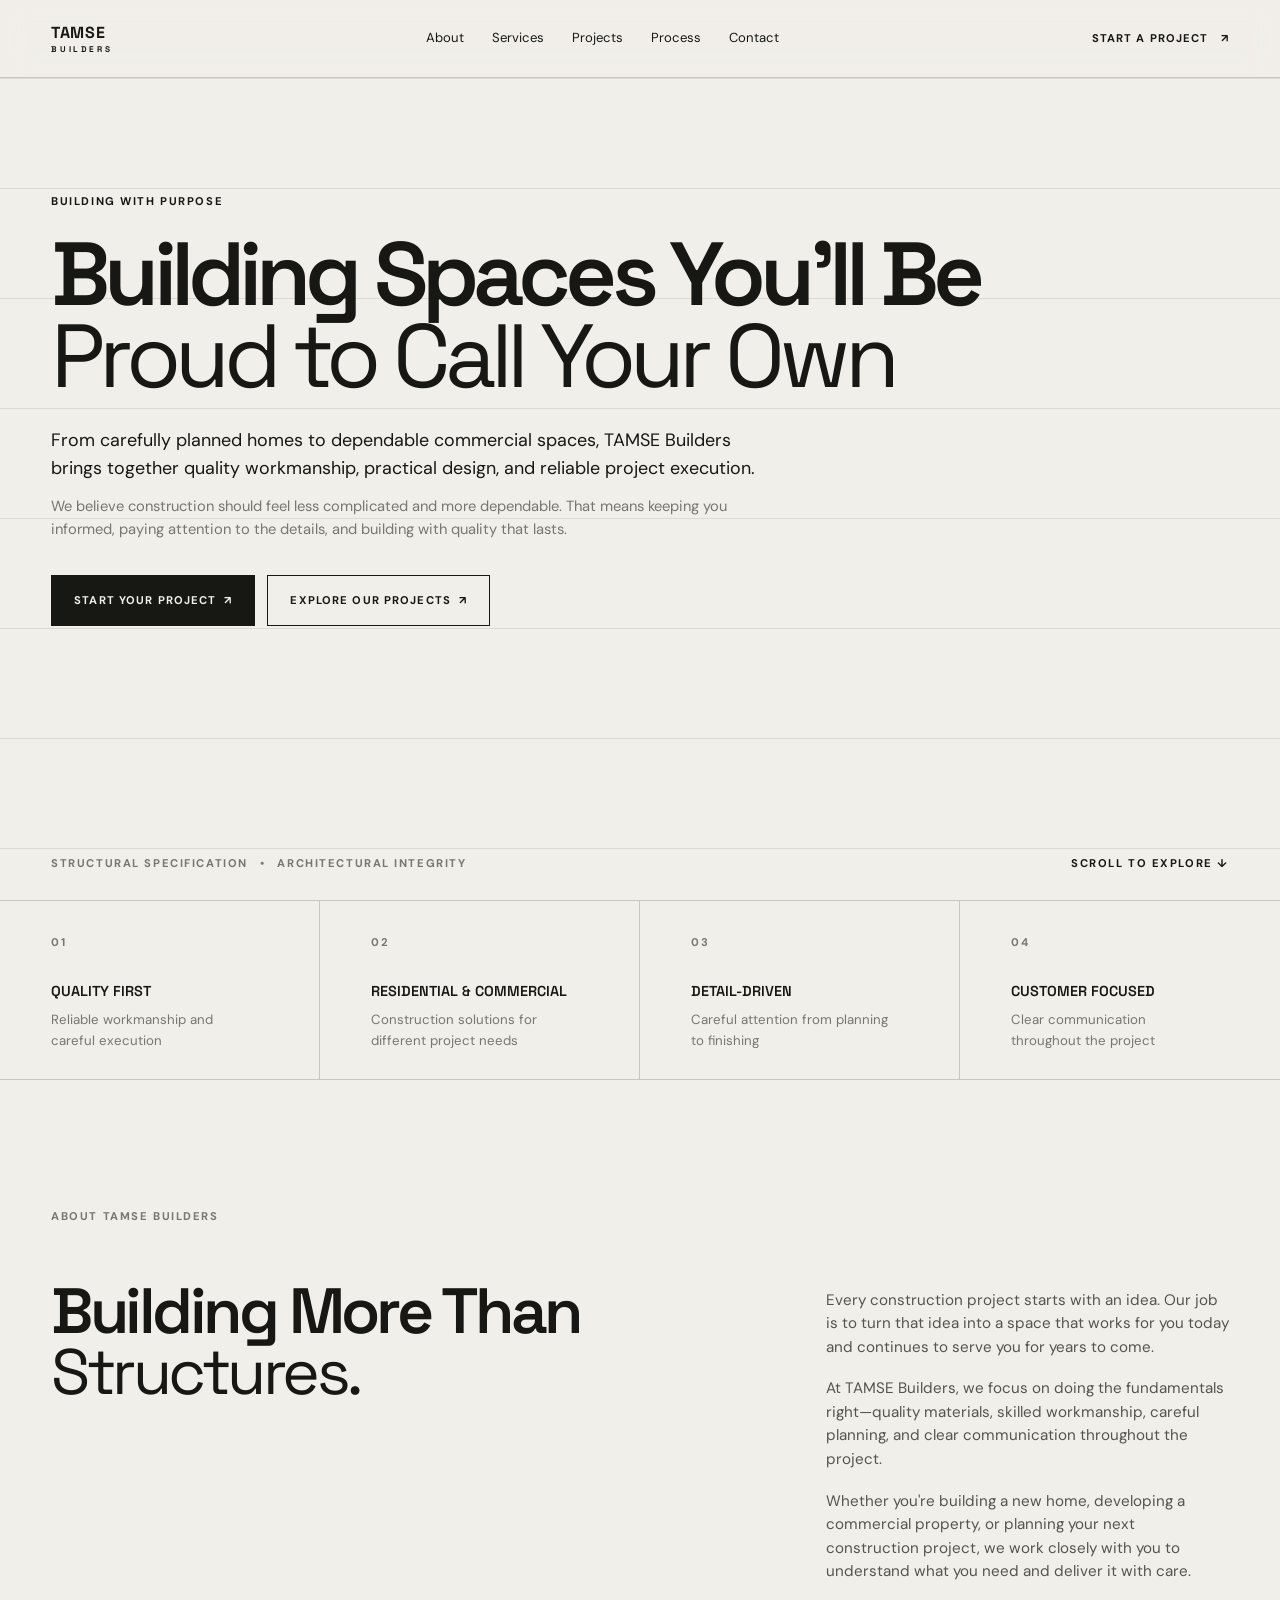
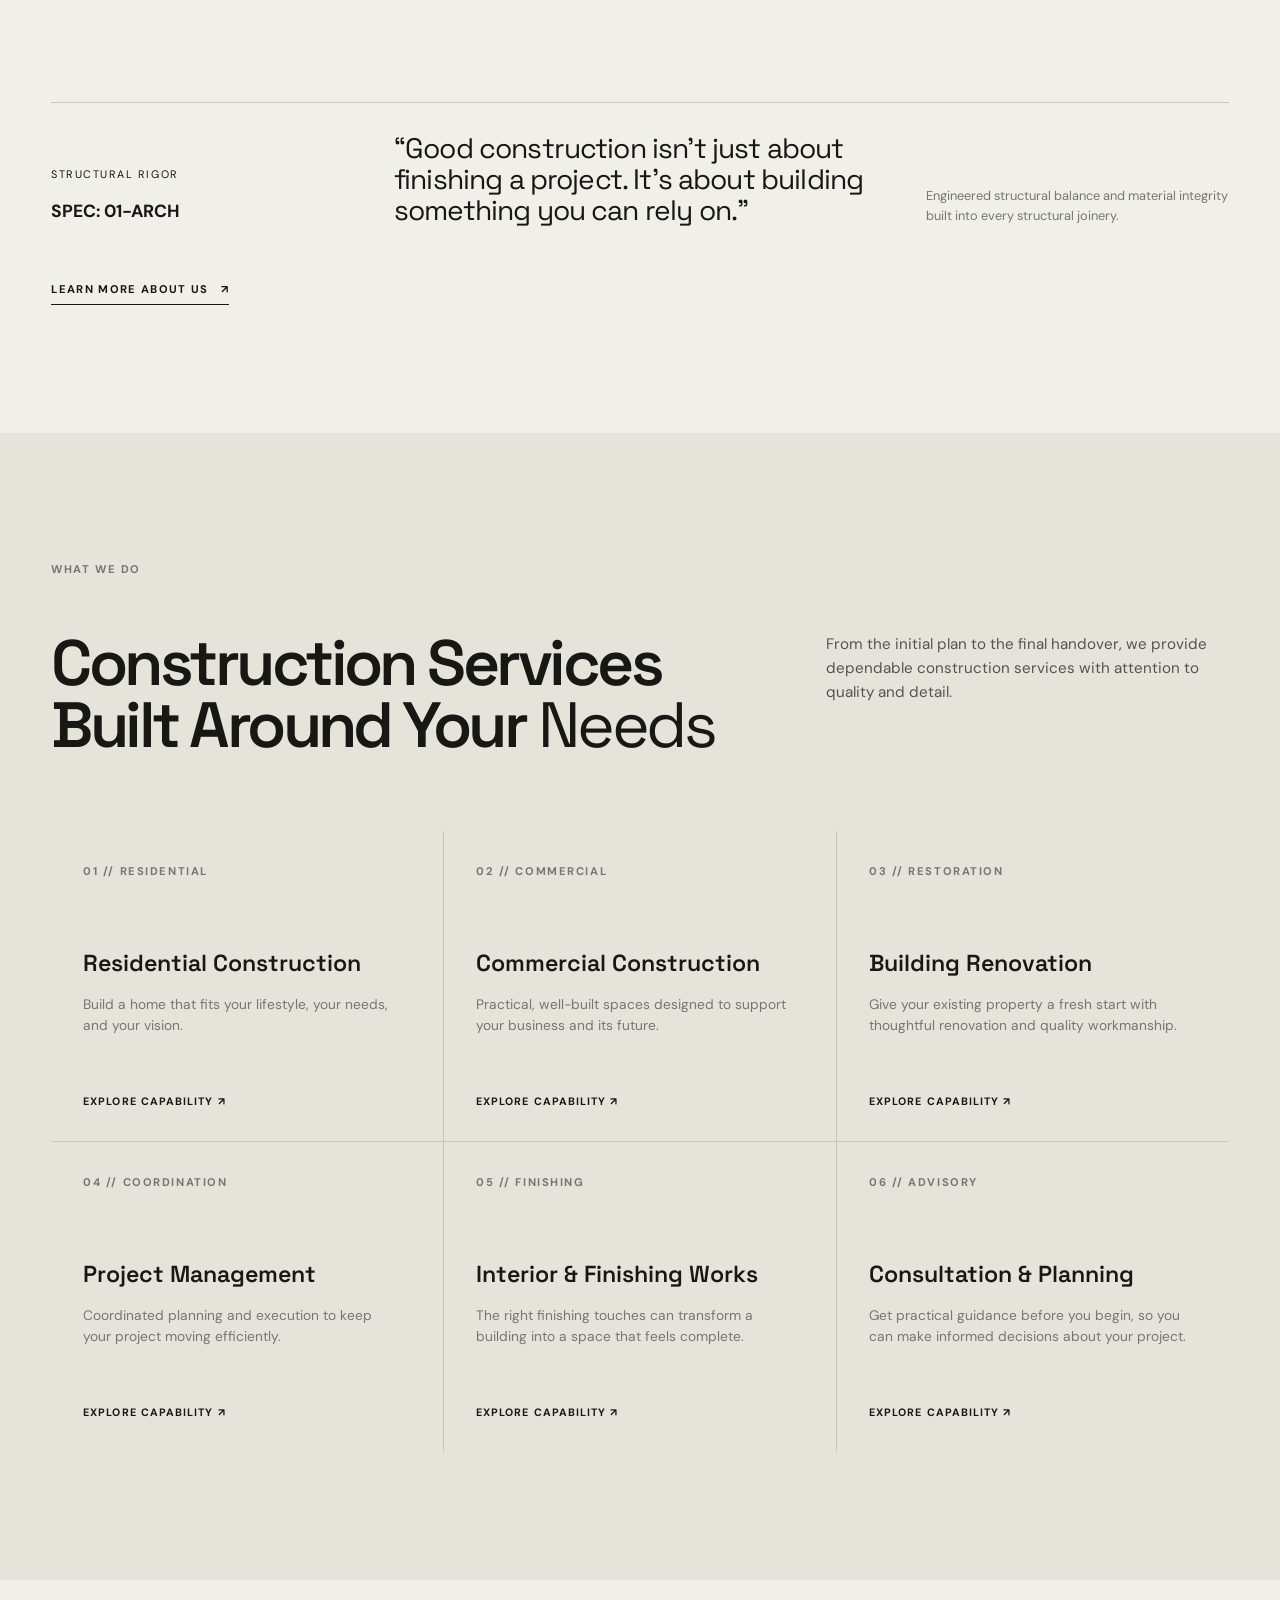
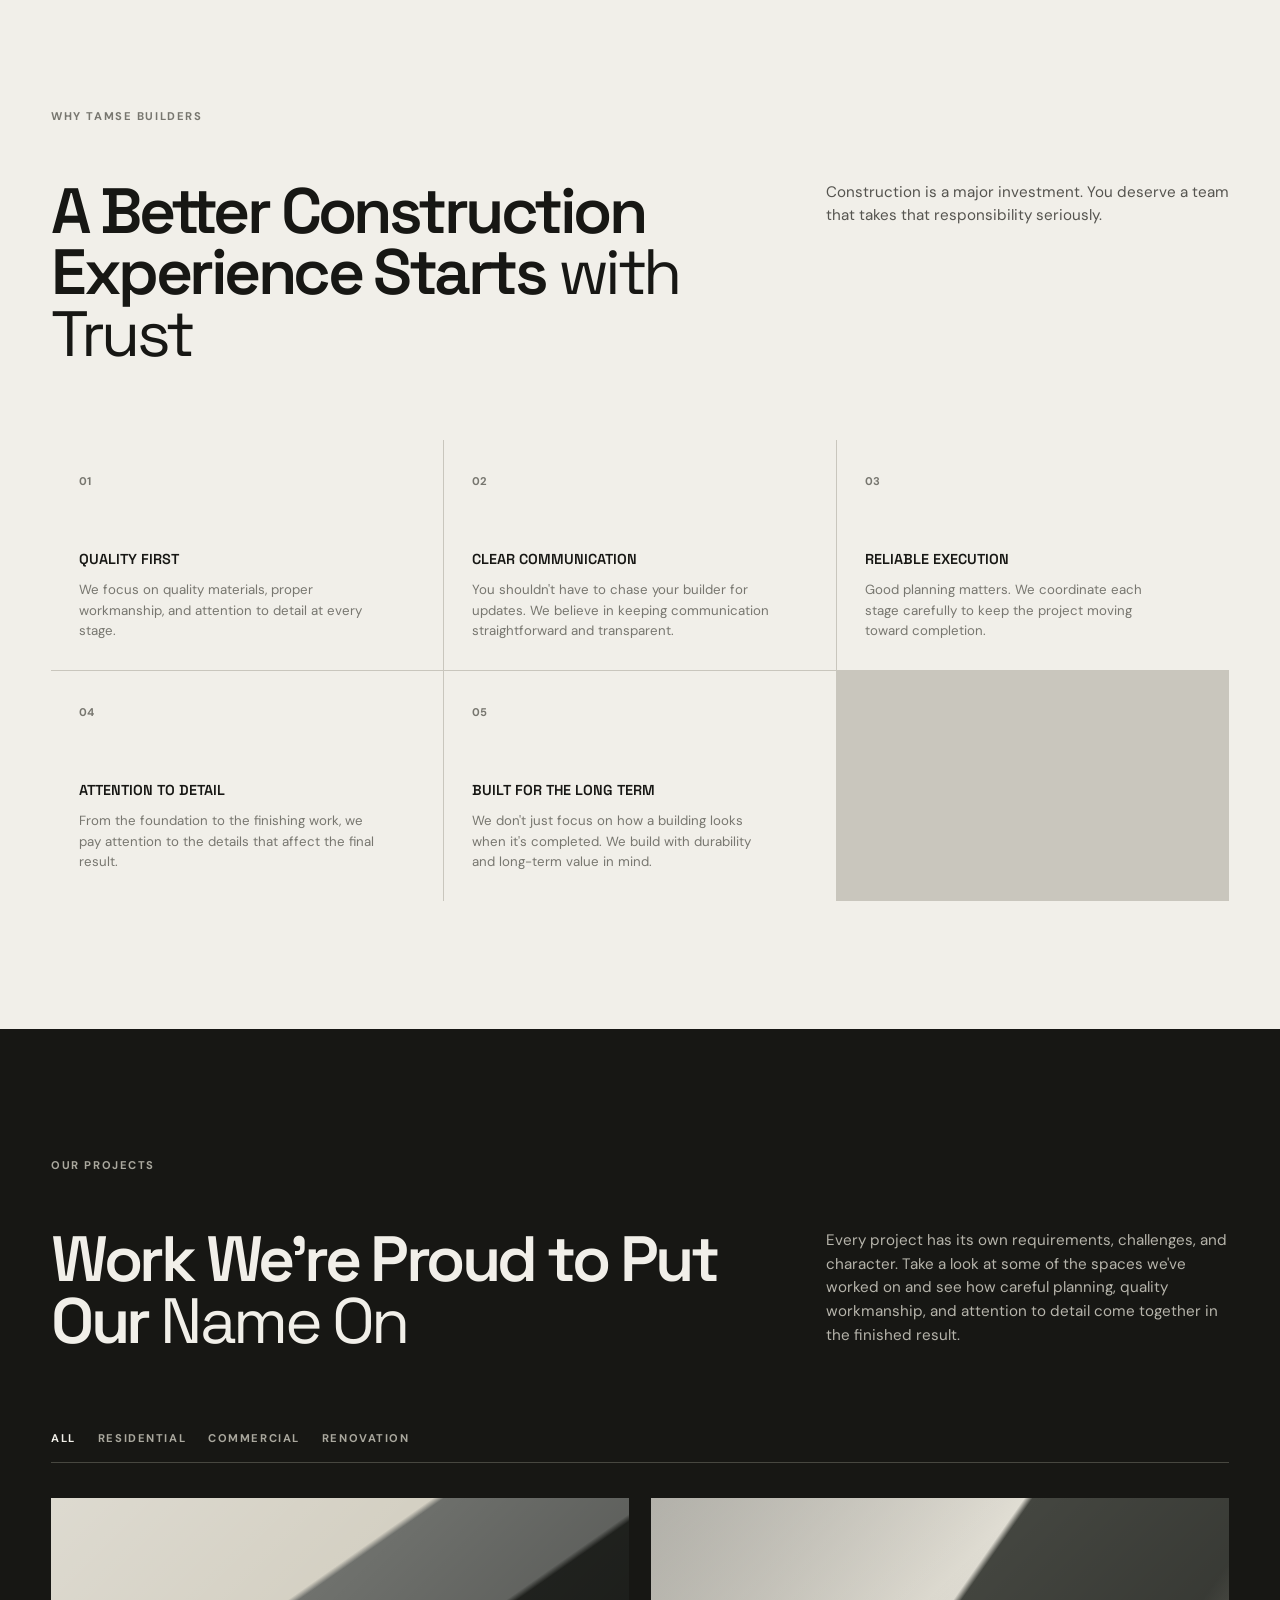
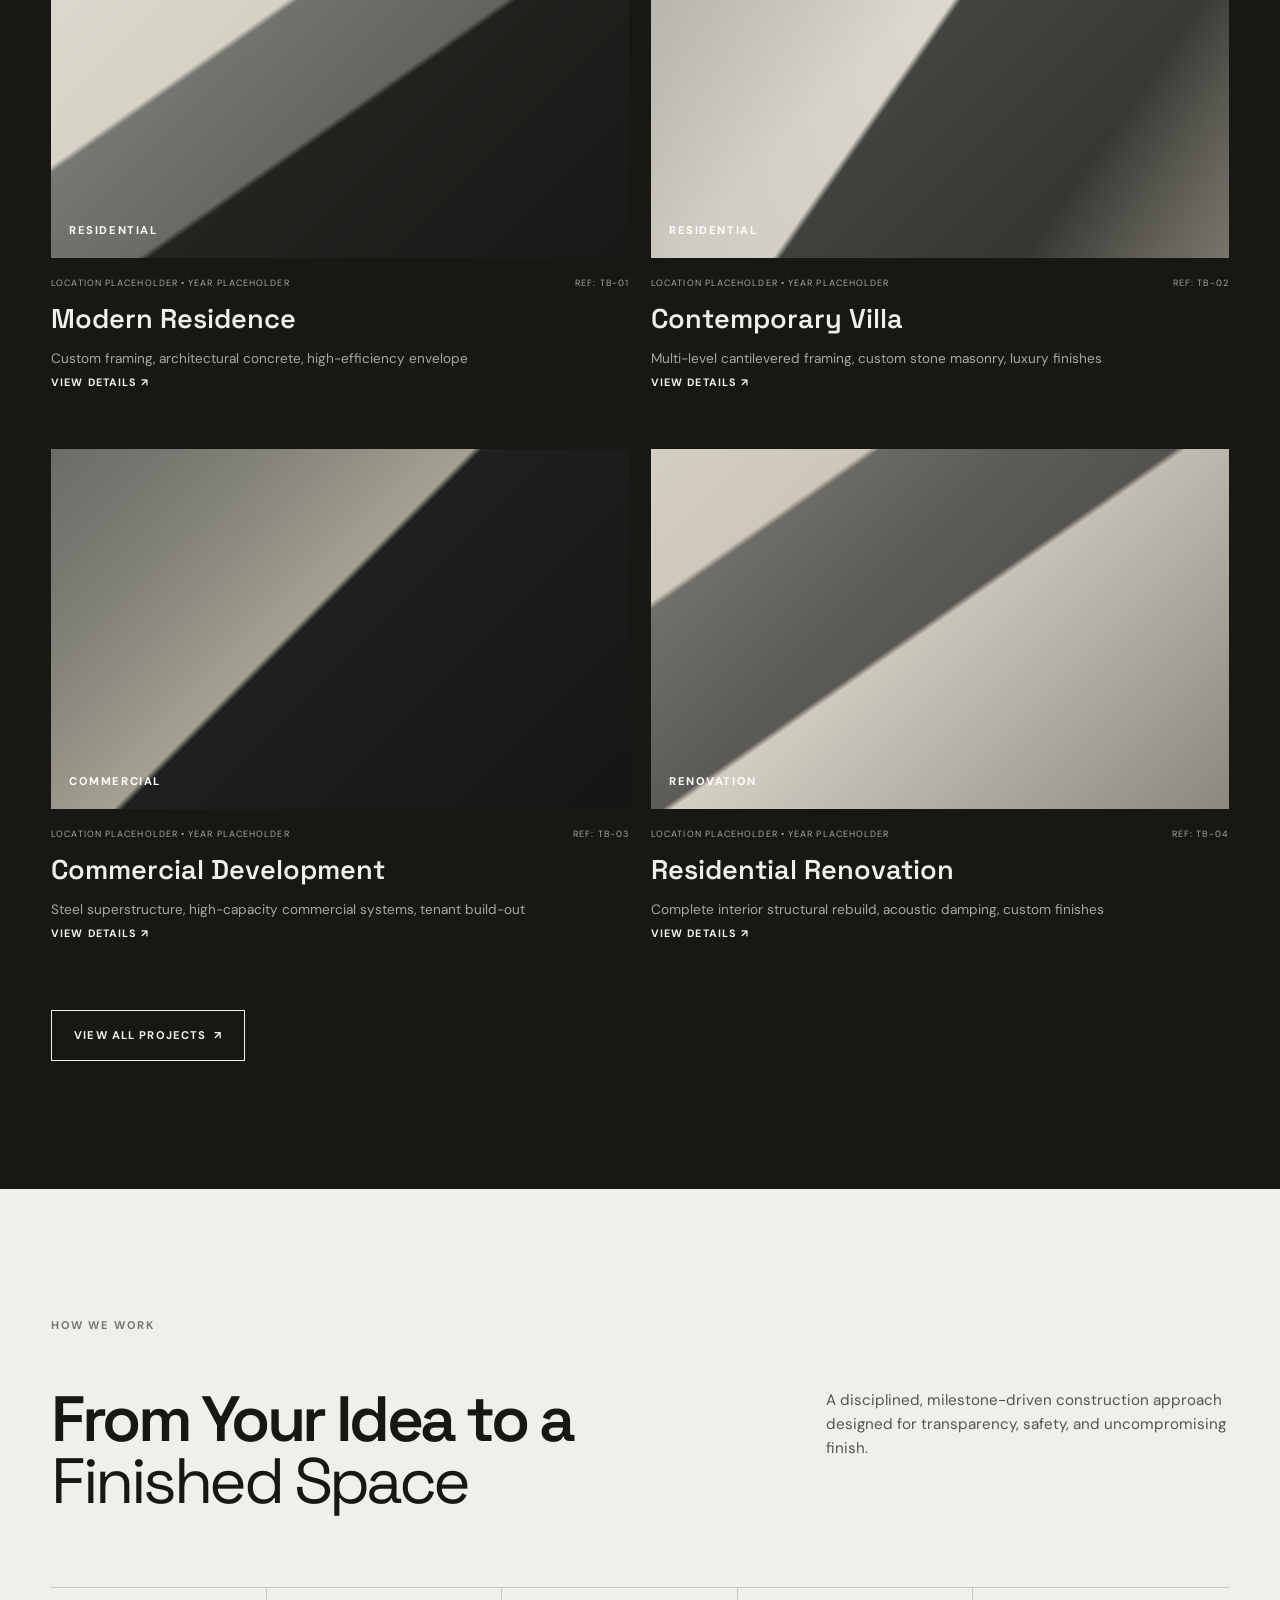
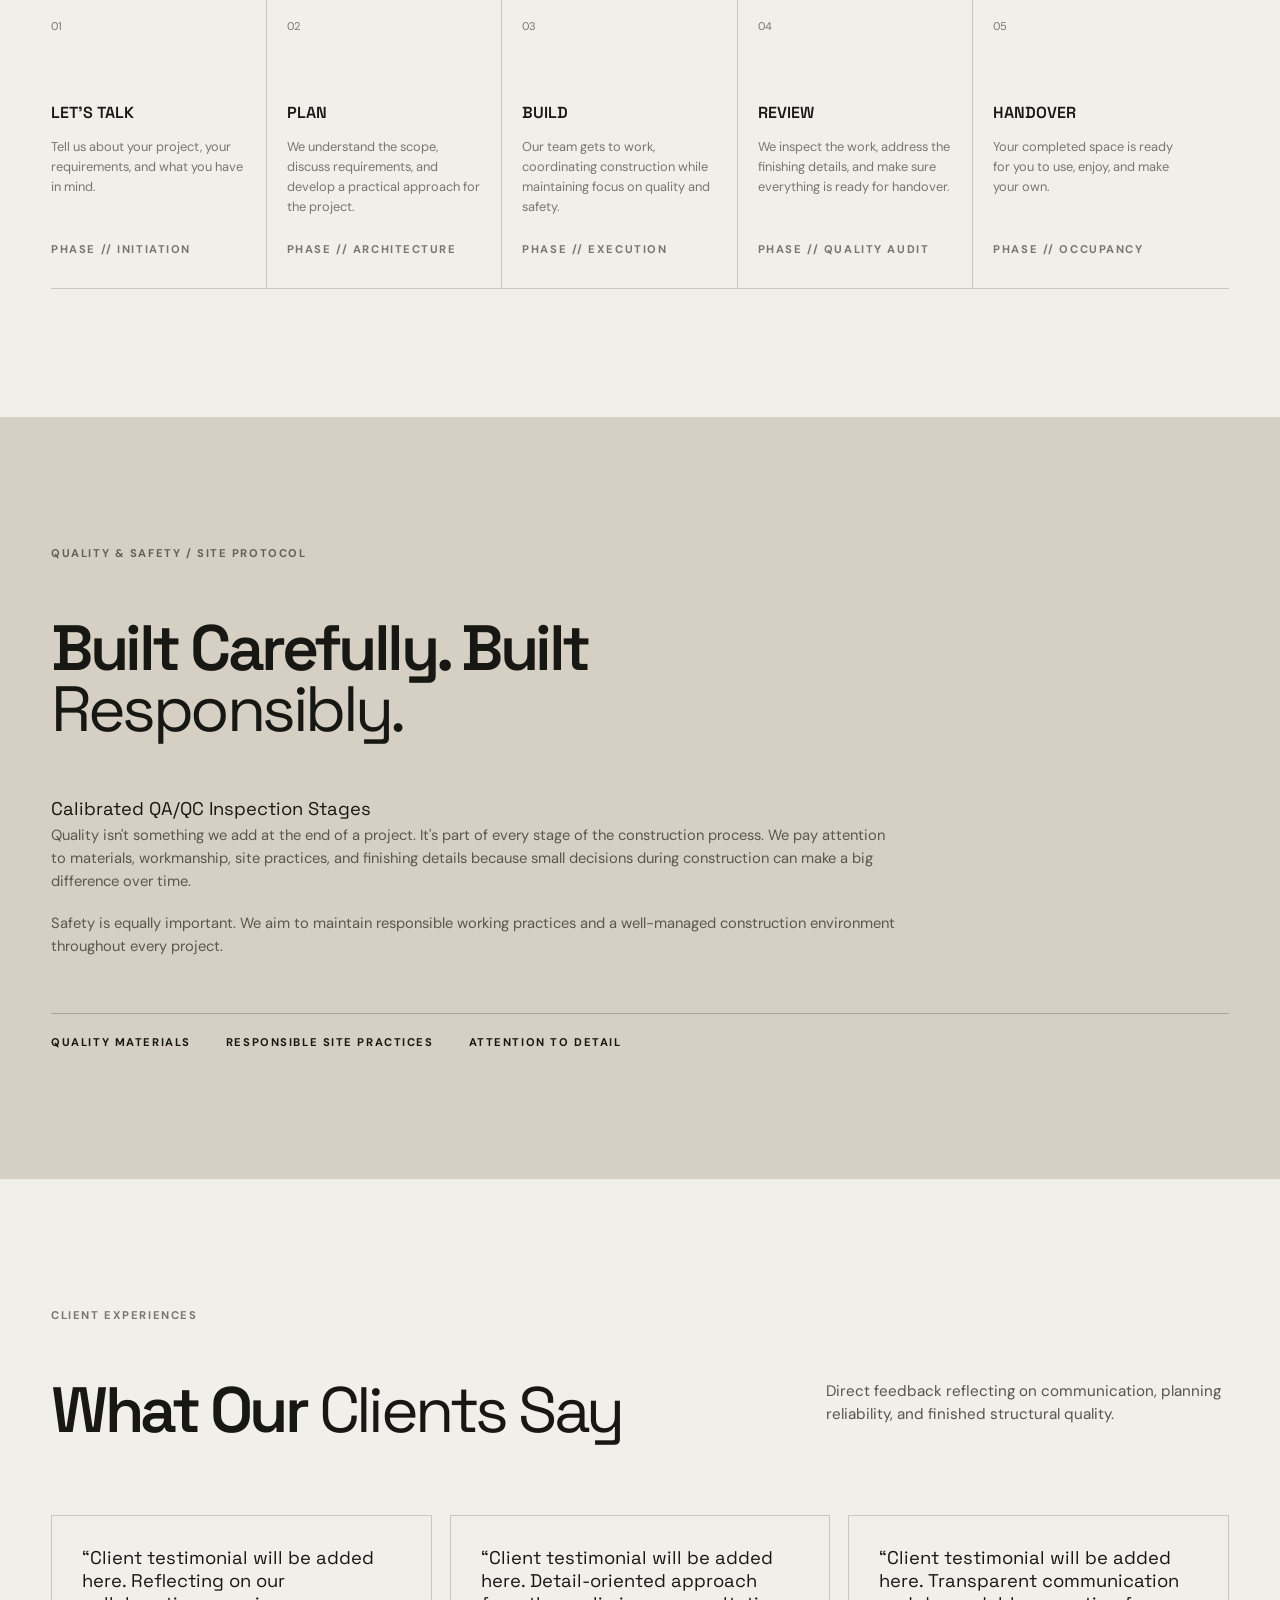
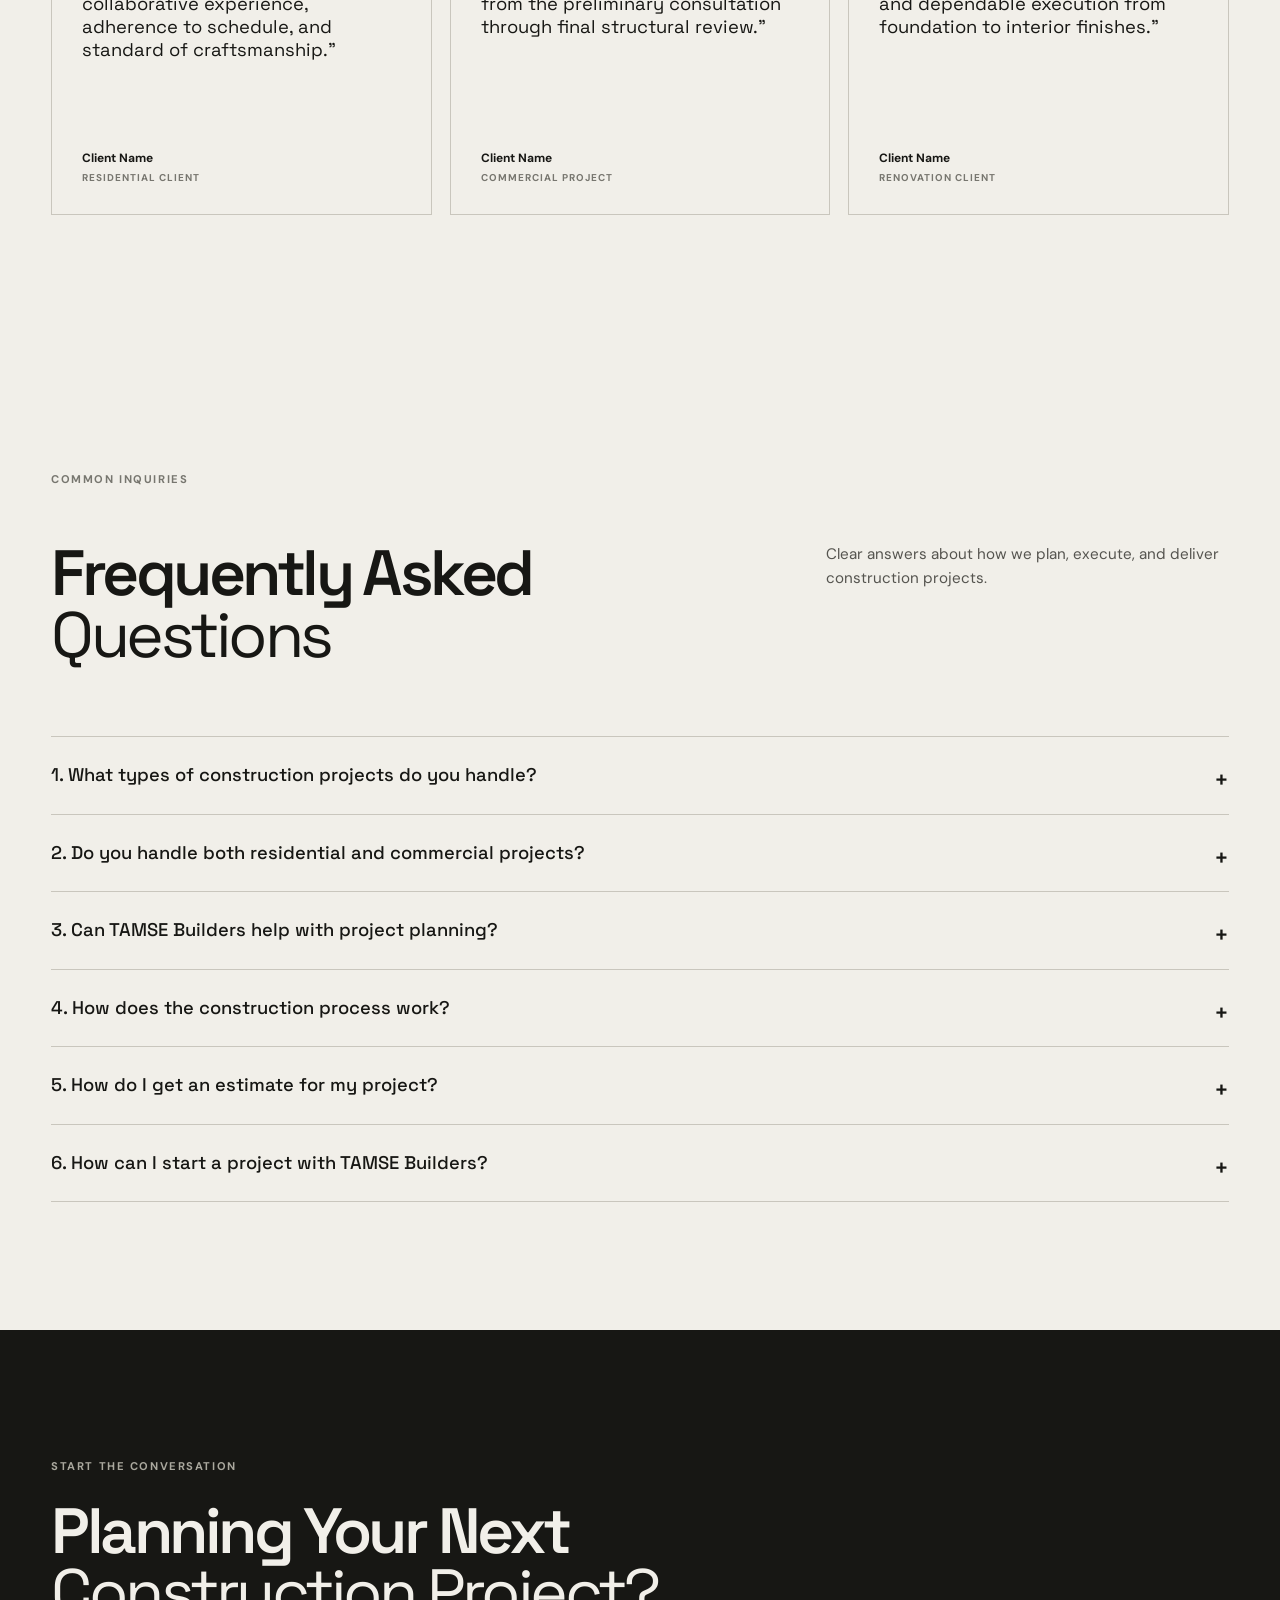
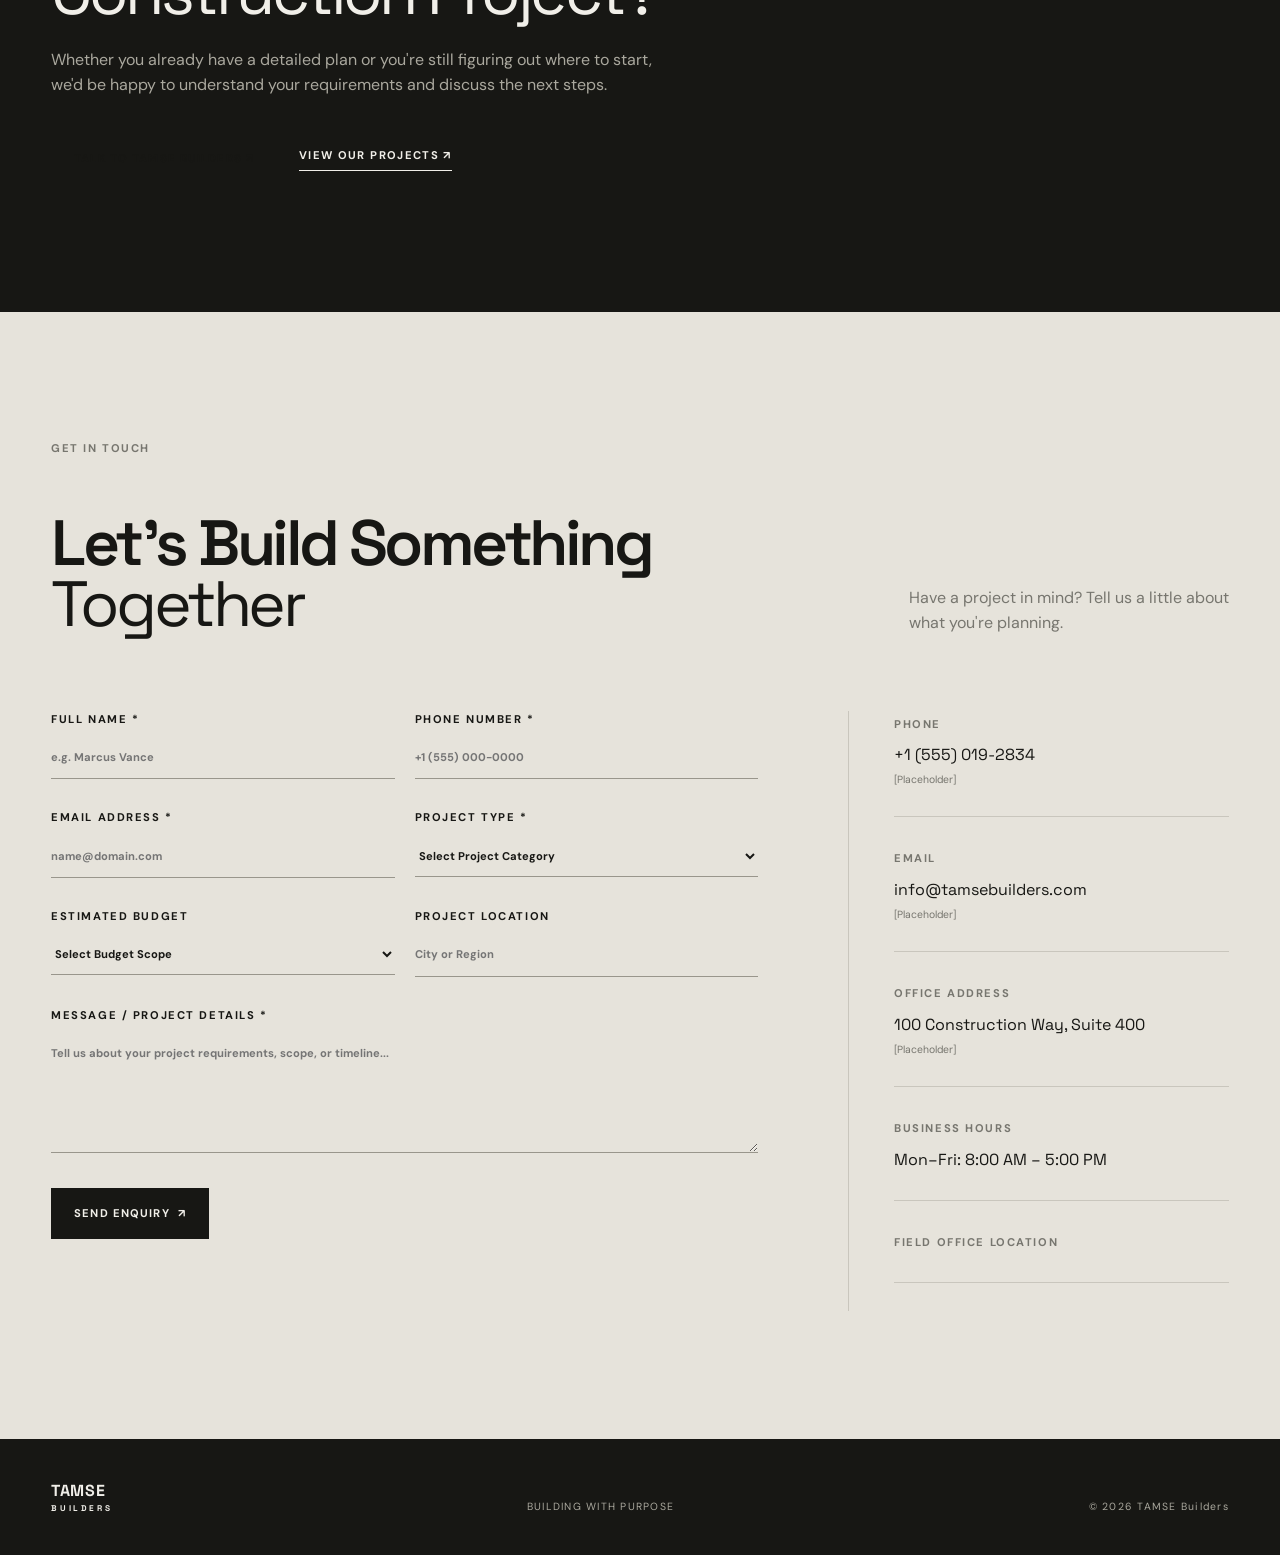
==== index.html @ 45574d7c "Add files via upload" ====
<!DOCTYPE html>
<html lang="en">
<head>
  <meta charset="UTF-8">
  <meta name="viewport" content="width=device-width, initial-scale=1.0">

  <meta
    name="description"
    content="TAMSE Builders - Building spaces with quality workmanship, practical design, and reliable project execution."
  >

  <title>TAMSE Builders | Building With Purpose</title>

  <link rel="preconnect" href="https://fonts.googleapis.com">
  <link rel="preconnect" href="https://fonts.gstatic.com" crossorigin>

  <link
    href="https://fonts.googleapis.com/css2?family=DM+Sans:wght@400;500;600;700&family=Space+Grotesk:wght@400;500;600;700&display=swap"
    rel="stylesheet"
  >

  <link rel="stylesheet" href="style.css">
</head>

<body>

  <!-- ================= HEADER ================= -->
  <header class="site-header">

    <a href="#home" class="brand">
      TAMSE
      <span>BUILDERS</span>
    </a>

    <button
      class="menu-toggle"
      aria-label="Open navigation menu"
      aria-expanded="false"
    >
      <span></span>
      <span></span>
    </button>

    <nav class="nav">
      <a href="#about">About</a>
      <a href="#services">Services</a>
      <a href="#projects">Projects</a>
      <a href="#process">Process</a>
      <a href="#contact">Contact</a>
    </nav>

    <a href="#contact" class="header-cta">
      START A PROJECT <span>↗</span>
    </a>

  </header>


  <main>

    <!-- ================= HERO ================= -->
    <section class="hero" id="home">

      <div class="hero-grid"></div>

      <div class="hero-content">

        <p class="eyebrow">
          BUILDING WITH PURPOSE
        </p>

        <h1>
          Building Spaces You’ll Be
          <br>
          <em>Proud to Call Your Own</em>
        </h1>

        <p class="hero-copy">
          From carefully planned homes to dependable commercial spaces,
          TAMSE Builders brings together quality workmanship, practical
          design, and reliable project execution.
        </p>

        <p class="hero-support">
          We believe construction should feel less complicated and more
          dependable. That means keeping you informed, paying attention
          to the details, and building with quality that lasts.
        </p>

        <div class="hero-actions">

          <a href="#contact" class="btn btn-dark">
            START YOUR PROJECT <span>↗</span>
          </a>

          <a href="#projects" class="btn btn-light">
            EXPLORE OUR PROJECTS <span>↗</span>
          </a>

        </div>

      </div>

      <div class="hero-footer">

        <span>STRUCTURAL SPECIFICATION</span>
        <span>•</span>
        <span>ARCHITECTURAL INTEGRITY</span>

        <a href="#about">
          SCROLL TO EXPLORE ↓
        </a>

      </div>

    </section>


    <!-- ================= PRINCIPLES ================= -->
    <section class="principles">

      <div class="principle">
        <span>01</span>
        <h3>QUALITY FIRST</h3>
        <p>
          Reliable workmanship and careful execution
        </p>
      </div>

      <div class="principle">
        <span>02</span>
        <h3>RESIDENTIAL &amp; COMMERCIAL</h3>
        <p>
          Construction solutions for different project needs
        </p>
      </div>

      <div class="principle">
        <span>03</span>
        <h3>DETAIL-DRIVEN</h3>
        <p>
          Careful attention from planning to finishing
        </p>
      </div>

      <div class="principle">
        <span>04</span>
        <h3>CUSTOMER FOCUSED</h3>
        <p>
          Clear communication throughout the project
        </p>
      </div>

    </section>


    <!-- ================= ABOUT ================= -->
    <section class="section about" id="about">

      <div class="section-label">
        ABOUT TAMSE BUILDERS
      </div>

      <div class="section-heading-row">

        <h2>
          Building More Than
          <br>
          <em>Structures.</em>
        </h2>

        <div class="about-copy">

          <p>
            Every construction project starts with an idea. Our job is to
            turn that idea into a space that works for you today and
            continues to serve you for years to come.
          </p>

          <p>
            At TAMSE Builders, we focus on doing the fundamentals
            right—quality materials, skilled workmanship, careful planning,
            and clear communication throughout the project.
          </p>

          <p>
            Whether you're building a new home, developing a commercial
            property, or planning your next construction project, we work
            closely with you to understand what you need and deliver it
            with care.
          </p>

        </div>

      </div>

      <div class="about-bottom">

        <div class="spec-card">
          <span>STRUCTURAL RIGOR</span>
          <strong>SPEC: 01-ARCH</strong>
        </div>

        <blockquote>
          “Good construction isn't just about finishing a project.
          It's about building something you can rely on.”
        </blockquote>

        <p class="spec-text">
          Engineered structural balance and material integrity built into
          every structural joinery.
        </p>

      </div>

      <a href="#contact" class="text-link">
        LEARN MORE ABOUT US <span>↗</span>
      </a>

    </section>


    <!-- ================= SERVICES ================= -->
    <section class="section services" id="services">

      <div class="section-label">
        WHAT WE DO
      </div>

      <div class="heading-split">

        <h2>
          Construction Services Built Around Your
          <em>Needs</em>
        </h2>

        <p>
          From the initial plan to the final handover, we provide
          dependable construction services with attention to quality
          and detail.
        </p>

      </div>


      <div class="service-grid">

        <article class="service-card">

          <span>01 // RESIDENTIAL</span>

          <h3>
            Residential Construction
          </h3>

          <p>
            Build a home that fits your lifestyle, your needs,
            and your vision.
          </p>

          <a href="#contact">
            EXPLORE CAPABILITY ↗
          </a>

        </article>


        <article class="service-card">

          <span>02 // COMMERCIAL</span>

          <h3>
            Commercial Construction
          </h3>

          <p>
            Practical, well-built spaces designed to support your
            business and its future.
          </p>

          <a href="#contact">
            EXPLORE CAPABILITY ↗
          </a>

        </article>


        <article class="service-card">

          <span>03 // RESTORATION</span>

          <h3>
            Building Renovation
          </h3>

          <p>
            Give your existing property a fresh start with thoughtful
            renovation and quality workmanship.
          </p>

          <a href="#contact">
            EXPLORE CAPABILITY ↗
          </a>

        </article>


        <article class="service-card">

          <span>04 // COORDINATION</span>

          <h3>
            Project Management
          </h3>

          <p>
            Coordinated planning and execution to keep your project
            moving efficiently.
          </p>

          <a href="#contact">
            EXPLORE CAPABILITY ↗
          </a>

        </article>


        <article class="service-card">

          <span>05 // FINISHING</span>

          <h3>
            Interior &amp; Finishing Works
          </h3>

          <p>
            The right finishing touches can transform a building
            into a space that feels complete.
          </p>

          <a href="#contact">
            EXPLORE CAPABILITY ↗
          </a>

        </article>


        <article class="service-card">

          <span>06 // ADVISORY</span>

          <h3>
            Consultation &amp; Planning
          </h3>

          <p>
            Get practical guidance before you begin, so you can make
            informed decisions about your project.
          </p>

          <a href="#contact">
            EXPLORE CAPABILITY ↗
          </a>

        </article>

      </div>

    </section>


    <!-- ================= WHY TAMSE ================= -->
    <section class="section why">

      <div class="section-label">
        WHY TAMSE BUILDERS
      </div>

      <div class="heading-split">

        <h2>
          A Better Construction Experience Starts
          <em>with Trust</em>
        </h2>

        <p>
          Construction is a major investment. You deserve a team
          that takes that responsibility seriously.
        </p>

      </div>


      <div class="why-grid">

        <article>
          <span>01</span>

          <h3>
            QUALITY FIRST
          </h3>

          <p>
            We focus on quality materials, proper workmanship,
            and attention to detail at every stage.
          </p>
        </article>


        <article>
          <span>02</span>

          <h3>
            CLEAR COMMUNICATION
          </h3>

          <p>
            You shouldn't have to chase your builder for updates.
            We believe in keeping communication straightforward
            and transparent.
          </p>
        </article>


        <article>
          <span>03</span>

          <h3>
            RELIABLE EXECUTION
          </h3>

          <p>
            Good planning matters. We coordinate each stage carefully
            to keep the project moving toward completion.
          </p>
        </article>


        <article>
          <span>04</span>

          <h3>
            ATTENTION TO DETAIL
          </h3>

          <p>
            From the foundation to the finishing work, we pay attention
            to the details that affect the final result.
          </p>
        </article>


        <article>
          <span>05</span>

          <h3>
            BUILT FOR THE LONG TERM
          </h3>

          <p>
            We don't just focus on how a building looks when it's
            completed. We build with durability and long-term value
            in mind.
          </p>
        </article>

      </div>

    </section>


    <!-- ================= PROJECTS ================= -->
    <section class="section projects" id="projects">

      <div class="section-label">
        OUR PROJECTS
      </div>

      <div class="heading-split">

        <h2>
          Work We're Proud to Put Our
          <em>Name On</em>
        </h2>

        <p>
          Every project has its own requirements, challenges, and
          character. Take a look at some of the spaces we've worked
          on and see how careful planning, quality workmanship, and
          attention to detail come together in the finished result.
        </p>

      </div>


      <div class="filters">

        <button class="filter active" data-filter="all">
          ALL
        </button>

        <button class="filter" data-filter="residential">
          RESIDENTIAL
        </button>

        <button class="filter" data-filter="commercial">
          COMMERCIAL
        </button>

        <button class="filter" data-filter="renovation">
          RENOVATION
        </button>

      </div>


      <div class="project-grid">

        <article class="project-card" data-category="residential">

          <div class="project-visual visual-1">
            <span>RESIDENTIAL</span>
          </div>

          <div class="project-meta">
            <small>
              LOCATION PLACEHOLDER • YEAR PLACEHOLDER
            </small>

            <small>
              REF: TB-01
            </small>
          </div>

          <h3>
            Modern Residence
          </h3>

          <p>
            Custom framing, architectural concrete,
            high-efficiency envelope
          </p>

          <a href="#contact">
            VIEW DETAILS ↗
          </a>

        </article>


        <article class="project-card" data-category="residential">

          <div class="project-visual visual-2">
            <span>RESIDENTIAL</span>
          </div>

          <div class="project-meta">
            <small>
              LOCATION PLACEHOLDER • YEAR PLACEHOLDER
            </small>

            <small>
              REF: TB-02
            </small>
          </div>

          <h3>
            Contemporary Villa
          </h3>

          <p>
            Multi-level cantilevered framing, custom stone
            masonry, luxury finishes
          </p>

          <a href="#contact">
            VIEW DETAILS ↗
          </a>

        </article>


        <article class="project-card" data-category="commercial">

          <div class="project-visual visual-3">
            <span>COMMERCIAL</span>
          </div>

          <div class="project-meta">
            <small>
              LOCATION PLACEHOLDER • YEAR PLACEHOLDER
            </small>

            <small>
              REF: TB-03
            </small>
          </div>

          <h3>
            Commercial Development
          </h3>

          <p>
            Steel superstructure, high-capacity commercial systems,
            tenant build-out
          </p>

          <a href="#contact">
            VIEW DETAILS ↗
          </a>

        </article>


        <article class="project-card" data-category="renovation">

          <div class="project-visual visual-4">
            <span>RENOVATION</span>
          </div>

          <div class="project-meta">
            <small>
              LOCATION PLACEHOLDER • YEAR PLACEHOLDER
            </small>

            <small>
              REF: TB-04
            </small>
          </div>

          <h3>
            Residential Renovation
          </h3>

          <p>
            Complete interior structural rebuild, acoustic damping,
            custom finishes
          </p>

          <a href="#contact">
            VIEW DETAILS ↗
          </a>

        </article>

      </div>


      <a href="#projects" class="btn btn-dark centered-btn">
        VIEW ALL PROJECTS <span>↗</span>
      </a>

    </section>


    <!-- ================= HOW WE WORK ================= -->
    <section class="section process" id="process">

      <div class="section-label">
        HOW WE WORK
      </div>

      <div class="heading-split">

        <h2>
          From Your Idea to a
          <em>Finished Space</em>
        </h2>

        <p>
          A disciplined, milestone-driven construction approach designed
          for transparency, safety, and uncompromising finish.
        </p>

      </div>


      <div class="process-grid">

        <article>

          <span>01</span>

          <h3>
            LET'S TALK
          </h3>

          <p>
            Tell us about your project, your requirements,
            and what you have in mind.
          </p>

          <small>
            PHASE // INITIATION
          </small>

        </article>


        <article>

          <span>02</span>

          <h3>
            PLAN
          </h3>

          <p>
            We understand the scope, discuss requirements,
            and develop a practical approach for the project.
          </p>

          <small>
            PHASE // ARCHITECTURE
          </small>

        </article>


        <article>

          <span>03</span>

          <h3>
            BUILD
          </h3>

          <p>
            Our team gets to work, coordinating construction
            while maintaining focus on quality and safety.
          </p>

          <small>
            PHASE // EXECUTION
          </small>

        </article>


        <article>

          <span>04</span>

          <h3>
            REVIEW
          </h3>

          <p>
            We inspect the work, address the finishing details,
            and make sure everything is ready for handover.
          </p>

          <small>
            PHASE // QUALITY AUDIT
          </small>

        </article>


        <article>

          <span>05</span>

          <h3>
            HANDOVER
          </h3>

          <p>
            Your completed space is ready for you to use,
            enjoy, and make your own.
          </p>

          <small>
            PHASE // OCCUPANCY
          </small>

        </article>

      </div>

    </section>


    <!-- ================= QUALITY & SAFETY ================= -->
    <section class="quality">

      <div class="quality-inner">

        <div class="section-label">
          QUALITY &amp; SAFETY / SITE PROTOCOL
        </div>

        <h2>
          Built Carefully. Built
          <em>Responsibly.</em>
        </h2>

        <p class="quality-lead">
          Calibrated QA/QC Inspection Stages
        </p>

        <p>
          Quality isn't something we add at the end of a project.
          It's part of every stage of the construction process.
          We pay attention to materials, workmanship, site practices,
          and finishing details because small decisions during
          construction can make a big difference over time.
        </p>

        <p>
          Safety is equally important. We aim to maintain responsible
          working practices and a well-managed construction environment
          throughout every project.
        </p>


        <div class="quality-points">

          <span>
            QUALITY MATERIALS
          </span>

          <span>
            RESPONSIBLE SITE PRACTICES
          </span>

          <span>
            ATTENTION TO DETAIL
          </span>

        </div>

      </div>

    </section>


    <!-- ================= TESTIMONIALS ================= -->
    <section class="section testimonials">

      <div class="section-label">
        CLIENT EXPERIENCES
      </div>

      <div class="heading-split">

        <h2>
          What Our
          <em>Clients Say</em>
        </h2>

        <p>
          Direct feedback reflecting on communication,
          planning reliability, and finished structural quality.
        </p>

      </div>


      <div class="testimonial-grid">

        <blockquote>

          “Client testimonial will be added here.
          Reflecting on our collaborative experience,
          adherence to schedule, and standard of craftsmanship.”

          <footer>
            Client Name
            <span>RESIDENTIAL CLIENT</span>
          </footer>

        </blockquote>


        <blockquote>

          “Client testimonial will be added here.
          Detail-oriented approach from the preliminary
          consultation through final structural review.”

          <footer>
            Client Name
            <span>COMMERCIAL PROJECT</span>
          </footer>

        </blockquote>


        <blockquote>

          “Client testimonial will be added here.
          Transparent communication and dependable execution
          from foundation to interior finishes.”

          <footer>
            Client Name
            <span>RENOVATION CLIENT</span>
          </footer>

        </blockquote>

      </div>

    </section>


    <!-- ================= FAQ ================= -->
    <section class="section faq">

      <div class="section-label">
        COMMON INQUIRIES
      </div>

      <div class="heading-split">

        <h2>
          Frequently Asked
          <em>Questions</em>
        </h2>

        <p>
          Clear answers about how we plan, execute,
          and deliver construction projects.
        </p>

      </div>


      <div class="faq-list">

        <details>
          <summary>
            1. What types of construction projects do you handle?
          </summary>

          <p>
            TAMSE Builders handles residential construction,
            commercial construction, renovation, project management,
            finishing works, and consultation and planning.
          </p>
        </details>


        <details>
          <summary>
            2. Do you handle both residential and commercial projects?
          </summary>

          <p>
            Yes. The services presented for TAMSE Builders include
            both residential and commercial construction.
          </p>
        </details>


        <details>
          <summary>
            3. Can TAMSE Builders help with project planning?
          </summary>

          <p>
            Yes. Consultation &amp; Planning is listed as one
            of the construction services.
          </p>
        </details>


        <details>
          <summary>
            4. How does the construction process work?
          </summary>

          <p>
            The process is structured around five stages:
            Let's Talk, Plan, Build, Review, and Handover.
          </p>
        </details>


        <details>
          <summary>
            5. How do I get an estimate for my project?
          </summary>

          <p>
            Send a project enquiry with your requirements,
            project type, budget scope, location, and project
            details so the team can understand your needs.
          </p>
        </details>


        <details>
          <summary>
            6. How can I start a project with TAMSE Builders?
          </summary>

          <p>
            Use the project enquiry form below to start
            the conversation.
          </p>
        </details>

      </div>

    </section>


    <!-- ================= START CONVERSATION ================= -->
    <section class="conversation">

      <div>

        <p class="eyebrow">
          START THE CONVERSATION
        </p>

        <h2>
          Planning Your Next
          <br>
          <em>Construction Project?</em>
        </h2>

        <p>
          Whether you already have a detailed plan or you're still
          figuring out where to start, we'd be happy to understand
          your requirements and discuss the next steps.
        </p>


        <div>

          <a href="#contact" class="btn btn-light">
            TALK TO TAMSE BUILDERS ↗
          </a>

          <a href="#projects" class="text-link light-link">
            VIEW OUR PROJECTS ↗
          </a>

        </div>

      </div>

    </section>


    <!-- ================= CONTACT / ENQUIRY ================= -->
    <section class="section contact" id="contact">

      <div class="section-label">
        GET IN TOUCH
      </div>


      <div class="contact-heading">

        <h2>
          Let's Build Something
          <br>
          <em>Together</em>
        </h2>

        <p>
          Have a project in mind? Tell us a little about
          what you're planning.
        </p>

      </div>


      <div class="contact-grid">

        <!-- ENQUIRY FORM -->
        <form id="enquiryForm">

          <div class="form-grid">

            <label>
              FULL NAME *
              <input
                type="text"
                name="fullName"
                placeholder="e.g. Marcus Vance"
                autocomplete="name"
                required
              >
            </label>


            <label>
              PHONE NUMBER *
              <input
                type="tel"
                name="phone"
                placeholder="+1 (555) 000-0000"
                autocomplete="tel"
                required
              >
            </label>


            <label>
              EMAIL ADDRESS *
              <input
                type="email"
                name="email"
                placeholder="name@domain.com"
                autocomplete="email"
                required
              >
            </label>


            <label>
              PROJECT TYPE *
              <select name="projectType" required>

                <option value="">
                  Select Project Category
                </option>

                <option value="Residential Construction">
                  Residential Construction
                </option>

                <option value="Commercial Construction">
                  Commercial Construction
                </option>

                <option value="Building Renovation">
                  Building Renovation
                </option>

                <option value="Project Management">
                  Project Management
                </option>

                <option value="Interior & Finishing Works">
                  Interior &amp; Finishing Works
                </option>

                <option value="Consultation & Planning">
                  Consultation &amp; Planning
                </option>

              </select>
            </label>


            <label>
              ESTIMATED BUDGET

              <select name="budget">

                <option value="">
                  Select Budget Scope
                </option>

                <option value="Budget Scope - To Be Discussed">
                  Budget Scope — To Be Discussed
                </option>

                <option value="Budget Scope - Preliminary Estimate">
                  Budget Scope — Preliminary Estimate
                </option>

                <option value="Budget Scope - Detailed Estimate">
                  Budget Scope — Detailed Estimate
                </option>

              </select>

            </label>


            <label>
              PROJECT LOCATION

              <input
                type="text"
                name="location"
                placeholder="City or Region"
                autocomplete="address-level2"
              >

            </label>


            <label class="full">

              MESSAGE / PROJECT DETAILS *

              <textarea
                name="message"
                placeholder="Tell us about your project requirements, scope, or timeline..."
                required
              ></textarea>

            </label>

          </div>


          <button
            type="submit"
            class="btn btn-dark submit-btn"
          >
            SEND ENQUIRY <span>↗</span>
          </button>


          <p
            id="formStatus"
            class="form-status"
            role="status"
            aria-live="polite"
          ></p>

        </form>


        <!-- CONTACT INFORMATION -->
        <aside class="contact-info">

          <div>

            <small>
              PHONE
            </small>

            <p>
              +1 (555) 019-2834

              <span>
                [Placeholder]
              </span>
            </p>

          </div>


          <div>

            <small>
              EMAIL
            </small>

            <p>
              info@tamsebuilders.com

              <span>
                [Placeholder]
              </span>
            </p>

          </div>


          <div>

            <small>
              OFFICE ADDRESS
            </small>

            <p>
              100 Construction Way, Suite 400

              <span>
                [Placeholder]
              </span>
            </p>

          </div>


          <div>

            <small>
              BUSINESS HOURS
            </small>

            <p>
              Mon–Fri: 8:00 AM – 5:00 PM
            </p>

          </div>


          <div>

            <small>
              FIELD OFFICE LOCATION
            </small>

          </div>

        </aside>

      </div>

    </section>

  </main>


  <!-- ================= FOOTER ================= -->
  <footer class="footer">

    <div class="brand">
      TAMSE
      <span>BUILDERS</span>
    </div>

    <p>
      BUILDING WITH PURPOSE
    </p>

    <p>
      © <span id="year"></span> TAMSE Builders
    </p>

  </footer>


  <script src="script.js"></script>

</body>
</html>
---- style.css ----
/* =========================================
   TAMSE BUILDERS
   Main Stylesheet
========================================= */

:root {
  --ink: #171714;
  --paper: #f1efe9;
  --muted: #77766f;
  --line: #c9c6bd;
  --accent: #b8a36c;
  --light-section: #e6e3db;
  --dark-section: #171714;

  --max-width: 1280px;
  --page-padding: clamp(20px, 4vw, 64px);
}

/* =========================================
   RESET
========================================= */

* {
  box-sizing: border-box;
  margin: 0;
  padding: 0;
}

html {
  scroll-behavior: smooth;
}

body {
  background: var(--paper);
  color: var(--ink);
  font-family: "DM Sans", sans-serif;
  line-height: 1.55;
}

a {
  color: inherit;
  text-decoration: none;
}

button,
input,
select,
textarea {
  font: inherit;
}

button {
  cursor: pointer;
}

img {
  max-width: 100%;
  display: block;
}

/* =========================================
   TYPOGRAPHY
========================================= */

h1,
h2,
h3,
.brand {
  font-family: "Space Grotesk", sans-serif;
}

h1 {
  font-size: clamp(3rem, 7vw, 7.5rem);
  line-height: 0.92;
  letter-spacing: -0.065em;
  font-weight: 600;
  margin-bottom: 30px;
}

h2 {
  font-size: clamp(2.5rem, 5vw, 5.6rem);
  line-height: 0.96;
  letter-spacing: -0.055em;
  font-weight: 600;
}

h3 {
  font-weight: 600;
}

h1 em,
h2 em {
  font-style: normal;
  font-weight: 400;
}

.eyebrow,
.section-label,
.principle span,
.service-card > span,
.project-visual span,
.form-grid label,
.contact-info small,
.quality-points,
.hero-footer,
.filters,
.process-grid small {
  font-size: 0.7rem;
  letter-spacing: 0.14em;
  font-weight: 700;
}

/* =========================================
   HEADER
========================================= */

.site-header {
  height: 78px;

  display: flex;
  align-items: center;
  justify-content: space-between;

  padding: 0 var(--page-padding);

  position: sticky;
  top: 0;
  z-index: 100;

  background: rgba(241, 239, 233, 0.94);

  backdrop-filter: blur(14px);

  border-bottom: 1px solid var(--line);
}

.brand {
  font-size: 1rem;
  letter-spacing: 0.04em;
  font-weight: 700;
}

.brand span {
  display: block;

  font-size: 0.52rem;

  letter-spacing: 0.32em;

  margin-top: -2px;
}

.nav {
  display: flex;
  align-items: center;
  gap: 28px;

  font-size: 0.82rem;
}

.nav a {
  transition: opacity 0.2s ease;
}

.nav a:hover {
  opacity: 0.55;
}

.header-cta {
  font-size: 0.7rem;
  font-weight: 700;
  letter-spacing: 0.1em;
}

.header-cta span {
  margin-left: 8px;
}

/* =========================================
   MOBILE MENU
========================================= */

.menu-toggle {
  display: none;

  background: transparent;

  border: 0;

  padding: 5px;
}

.menu-toggle span {
  display: block;

  width: 25px;
  height: 1px;

  background: var(--ink);

  margin: 6px;
}

/* =========================================
   HERO
========================================= */

.hero {
  min-height: calc(100vh - 78px);

  padding:
    clamp(55px, 9vw, 130px)
    var(--page-padding)
    28px;

  display: flex;
  flex-direction: column;
  justify-content: space-between;

  position: relative;

  overflow: hidden;
}

.hero-grid {
  position: absolute;

  inset: 0;

  opacity: 0.5;

  background-image:
    linear-gradient(
      90deg,
      transparent 49.9%,
      var(--line) 50%,
      transparent 50.1%
    ),
    linear-gradient(
      var(--line) 1px,
      transparent 1px
    );

  background-size:
    25% 100%,
    100% 110px;

  pointer-events: none;
}

.hero-content {
  position: relative;

  max-width: 1120px;
}

.hero .eyebrow {
  margin-bottom: 22px;
}

.hero-copy {
  max-width: 730px;

  font-size: clamp(1rem, 1.4vw, 1.25rem);

  margin-bottom: 12px;
}

.hero-support {
  max-width: 680px;

  color: var(--muted);

  font-size: 0.92rem;
}

.hero-actions {
  display: flex;

  gap: 12px;

  margin-top: 34px;

  flex-wrap: wrap;
}

/* =========================================
   BUTTONS
========================================= */

.btn {
  display: inline-flex;

  align-items: center;
  justify-content: center;

  padding: 16px 22px;

  border: 1px solid var(--ink);

  font-size: 0.7rem;

  letter-spacing: 0.1em;

  font-weight: 700;

  transition:
    background 0.25s ease,
    color 0.25s ease,
    transform 0.25s ease;
}

.btn:hover {
  transform: translateY(-2px);
}

.btn-dark {
  background: var(--ink);

  color: var(--paper);
}

.btn-dark:hover {
  background: transparent;

  color: var(--ink);
}

.btn-light {
  background: transparent;

  color: var(--ink);
}

.btn-light:hover {
  background: var(--ink);

  color: var(--paper);
}

.btn span {
  margin-left: 8px;
}

/* =========================================
   HERO FOOTER
========================================= */

.hero-footer {
  position: relative;

  display: flex;

  gap: 12px;

  align-items: center;

  color: var(--muted);

  padding-top: 45px;
}

.hero-footer a {
  margin-left: auto;

  color: var(--ink);
}

/* =========================================
   PRINCIPLES
========================================= */

.principles {
  display: grid;

  grid-template-columns: repeat(4, 1fr);

  border-top: 1px solid var(--line);

  border-bottom: 1px solid var(--line);
}

.principle {
  padding: 28px var(--page-padding);

  border-right: 1px solid var(--line);
}

.principle:last-child {
  border-right: 0;
}

.principle span {
  color: var(--muted);
}

.principle h3 {
  font-size: 0.9rem;

  margin: 26px 0 8px;
}

.principle p {
  color: var(--muted);

  font-size: 0.83rem;

  max-width: 200px;

  margin: 0;
}

/* =========================================
   GENERAL SECTIONS
========================================= */

.section {
  max-width: var(--max-width);

  margin: auto;

  padding:
    clamp(80px, 10vw, 150px)
    var(--page-padding);
}

.section-label {
  color: var(--muted);

  margin-bottom: 55px;
}

.section-heading-row,
.heading-split {
  display: grid;

  grid-template-columns: 1.25fr 0.75fr;

  gap: 8vw;

  align-items: start;
}

.about-copy {
  padding-top: 8px;
}

.about-copy p,
.heading-split > p {
  color: #55544f;

  max-width: 550px;

  font-size: 0.95rem;

  margin-bottom: 18px;
}

/* =========================================
   ABOUT
========================================= */

.about-bottom {
  display: grid;

  grid-template-columns:
    0.8fr
    1.3fr
    0.8fr;

  gap: 40px;

  align-items: end;

  border-top: 1px solid var(--line);

  margin-top: 100px;

  padding-top: 30px;
}

.spec-card {
  display: flex;

  flex-direction: column;

  gap: 16px;

  font-size: 0.68rem;

  letter-spacing: 0.14em;
}

.spec-card strong {
  font-size: 1.1rem;

  letter-spacing: 0;
}

.about blockquote {
  font-family: "Space Grotesk", sans-serif;

  font-size: clamp(1.4rem, 2.2vw, 2.2rem);

  line-height: 1.1;

  letter-spacing: -0.03em;
}

.spec-text {
  font-size: 0.8rem;

  color: var(--muted);
}

.text-link {
  display: inline-block;

  font-size: 0.7rem;

  font-weight: 700;

  letter-spacing: 0.12em;

  border-bottom: 1px solid var(--ink);

  padding-bottom: 6px;

  margin-top: 55px;
}

.text-link span {
  margin-left: 8px;
}

/* =========================================
   SERVICES
========================================= */

.services {
  background: var(--light-section);

  max-width: none;
}

.services > * {
  max-width: var(--max-width);

  margin-left: auto;
  margin-right: auto;
}

.service-grid {
  display: grid;

  grid-template-columns: repeat(3, 1fr);

  gap: 1px;

  background: var(--line);

  margin-top: 75px;
}

.service-card {
  background: var(--light-section);

  padding: 32px;

  min-height: 310px;

  display: flex;

  flex-direction: column;
}

.service-card > span {
  color: var(--muted);
}

.service-card h3 {
  font-size: 1.45rem;

  margin: 65px 0 12px;
}

.service-card p {
  color: var(--muted);

  font-size: 0.86rem;

  max-width: 320px;
}

.service-card a {
  margin-top: auto;

  font-size: 0.67rem;

  font-weight: 700;

  letter-spacing: 0.1em;
}

/* =========================================
   WHY TAMSE
========================================= */

.why-grid {
  display: grid;

  grid-template-columns: repeat(3, 1fr);

  gap: 1px;

  background: var(--line);

  margin-top: 75px;
}

.why-grid article {
  background: var(--paper);

  padding: 28px;

  min-height: 230px;
}

.why-grid span {
  font-size: 0.7rem;

  color: var(--muted);

  font-weight: 700;
}

.why-grid h3 {
  font-size: 0.9rem;

  margin: 55px 0 10px;
}

.why-grid p {
  font-size: 0.83rem;

  color: var(--muted);

  max-width: 300px;
}

/* =========================================
   PROJECTS
========================================= */

.projects {
  background: var(--dark-section);

  color: var(--paper);

  max-width: none;
}

.projects > * {
  max-width: var(--max-width);

  margin-left: auto;
  margin-right: auto;
}

.projects .section-label {
  color: #aaa89e;
}

.projects .heading-split > p {
  color: #b6b4ab;
}

.filters {
  display: flex;

  gap: 22px;

  margin-top: 65px;

  border-bottom: 1px solid #474740;

  padding-bottom: 14px;
}

.filter {
  background: transparent;

  border: 0;

  color: #aaa89e;

  padding: 0;

  font-size: 0.7rem;

  letter-spacing: 0.14em;
}

.filter:hover,
.filter.active {
  color: var(--paper);
}

.project-grid {
  display: grid;

  grid-template-columns: repeat(2, 1fr);

  gap: 55px 22px;

  margin-top: 35px;
}

.project-card.is-hidden {
  display: none;
}

.project-visual {
  height: 360px;

  display: flex;

  align-items: flex-end;

  padding: 18px;

  position: relative;

  overflow: hidden;
}

.project-visual::after {
  content: "";

  position: absolute;

  inset: 0;

  background:
    linear-gradient(
      135deg,
      rgba(255, 255, 255, 0.22),
      transparent 40%,
      rgba(0, 0, 0, 0.35)
    );
}

.project-visual span {
  position: relative;

  z-index: 1;

  color: #fff;
}

.visual-1 {
  background:
    linear-gradient(
      145deg,
      #d4d0c3 0 35%,
      #6e706c 36% 55%,
      #242622 56%
    );
}

.visual-2 {
  background:
    linear-gradient(
      125deg,
      #9d9b92,
      #e0ddd3 45%,
      #444640 46% 75%,
      #b7b2a3
    );
}

.visual-3 {
  background:
    linear-gradient(
      135deg,
      #42443f,
      #a9a596 45%,
      #1f211f 46%
    );
}

.visual-4 {
  background:
    linear-gradient(
      145deg,
      #c8c1b2 20%,
      #5c5b55 21% 48%,
      #d5d0c4 49%
    );
}

.project-meta {
  display: flex;

  justify-content: space-between;

  color: #aaa89e;

  font-size: 0.68rem;

  letter-spacing: 0.1em;

  margin: 18px 0 8px;
}

.project-card h3 {
  font-size: 1.7rem;

  margin-bottom: 8px;
}

.project-card p {
  color: #aaa89e;

  font-size: 0.85rem;
}

.project-card > a {
  font-size: 0.67rem;

  font-weight: 700;

  letter-spacing: 0.1em;
}

.centered-btn {
  margin-top: 65px;

  color: var(--paper);

  border-color: var(--paper);
}

/* =========================================
   PROCESS
========================================= */

.process-grid {
  display: grid;

  grid-template-columns: repeat(5, 1fr);

  border-top: 1px solid var(--line);

  border-bottom: 1px solid var(--line);

  margin-top: 75px;
}

.process-grid article {
  padding: 30px 20px 30px 0;

  border-right: 1px solid var(--line);

  margin-right: 20px;

  min-height: 300px;

  display: flex;

  flex-direction: column;
}

.process-grid article:last-child {
  border-right: 0;
}

.process-grid article > span {
  color: var(--muted);

  font-size: 0.7rem;
}

.process-grid h3 {
  font-size: 1rem;

  margin: 65px 0 12px;
}

.process-grid p {
  font-size: 0.8rem;

  color: var(--muted);

  max-width: 210px;
}

.process-grid small {
  margin-top: auto;

  color: var(--muted);
}

/* =========================================
   QUALITY
========================================= */

.quality {
  background: #d5d0c3;
}

.quality-inner {
  max-width: var(--max-width);

  padding:
    clamp(80px, 10vw, 150px)
    var(--page-padding);

  margin: auto;
}

.quality .section-label {
  color: #646159;
}

.quality h2 {
  max-width: 800px;
}

.quality-lead {
  font-family: "Space Grotesk", sans-serif;

  font-size: 1.15rem;

  margin-top: 55px;
}

.quality-inner > p:not(.quality-lead) {
  max-width: 850px;

  color: #59574f;

  font-size: 0.92rem;

  margin-bottom: 20px;
}

.quality-points {
  display: flex;

  gap: 35px;

  flex-wrap: wrap;

  margin-top: 55px;

  border-top: 1px solid #aaa59a;

  padding-top: 20px;
}

/* =========================================
   TESTIMONIALS
========================================= */

.testimonial-grid {
  display: grid;

  grid-template-columns: repeat(3, 1fr);

  gap: 18px;

  margin-top: 70px;
}

.testimonial-grid blockquote {
  margin: 0;

  border: 1px solid var(--line);

  padding: 30px;

  font-family: "Space Grotesk", sans-serif;

  font-size: 1.15rem;

  line-height: 1.25;

  min-height: 300px;

  display: flex;

  flex-direction: column;
}

.testimonial-grid footer {
  margin-top: auto;

  font-family: "DM Sans", sans-serif;

  font-size: 0.75rem;

  font-weight: 700;
}

.testimonial-grid footer span {
  display: block;

  color: var(--muted);

  font-size: 0.62rem;

  letter-spacing: 0.1em;

  margin-top: 6px;
}

/* =========================================
   FAQ
========================================= */

.faq-list {
  border-top: 1px solid var(--line);

  margin-top: 70px;
}

.faq-list details {
  border-bottom: 1px solid var(--line);

  padding: 24px 0;
}

.faq-list summary {
  cursor: pointer;

  list-style: none;

  font-family: "Space Grotesk", sans-serif;

  font-size: 1.15rem;

  font-weight: 500;
}

.faq-list summary::-webkit-details-marker {
  display: none;
}

.faq-list summary::after {
  content: "+";

  float: right;

  font-size: 1.5rem;
}

.faq-list details[open] summary::after {
  content: "−";
}

.faq-list details p {
  color: var(--muted);

  max-width: 800px;

  margin: 15px 35px 0 0;

  font-size: 0.88rem;
}

/* =========================================
   CONVERSATION
========================================= */

.conversation {
  background: var(--dark-section);

  color: var(--paper);

  padding:
    clamp(80px, 10vw, 150px)
    var(--page-padding);
}

.conversation > div {
  max-width: var(--max-width);

  margin: auto;
}

.conversation .eyebrow {
  color: #aaa89e;
}

.conversation h2 {
  margin: 25px 0;
}

.conversation p:not(.eyebrow) {
  max-width: 620px;

  color: #aaa89e;
}

.conversation > div > div {
  display: flex;

  gap: 22px;

  align-items: center;

  margin-top: 35px;
}

.light-link {
  color: var(--paper);

  border-color: var(--paper);

  margin: 0;
}

/* =========================================
   CONTACT
========================================= */

.contact {
  background: var(--light-section);

  max-width: none;
}

.contact > * {
  max-width: var(--max-width);

  margin-left: auto;
  margin-right: auto;
}

.contact-heading {
  display: flex;

  justify-content: space-between;

  gap: 50px;

  align-items: end;
}

.contact-heading p {
  max-width: 320px;

  color: var(--muted);
}

.contact-grid {
  display: grid;

  grid-template-columns: 1.3fr 0.7fr;

  gap: 90px;

  margin-top: 75px;
}

/* =========================================
   FORM
========================================= */

.form-grid {
  display: grid;

  grid-template-columns: 1fr 1fr;

  gap: 30px 20px;
}

.form-grid label {
  display: flex;

  flex-direction: column;

  gap: 9px;
}

.form-grid .full {
  grid-column: 1 / -1;
}

.form-grid input,
.form-grid select,
.form-grid textarea {
  width: 100%;

  border: 0;

  border-bottom: 1px solid #99968c;

  background: transparent;

  border-radius: 0;

  padding: 12px 0;

  outline: none;

  color: var(--ink);
}

.form-grid input:focus,
.form-grid select:focus,
.form-grid textarea:focus {
  border-color: var(--ink);
}

.form-grid textarea {
  min-height: 120px;

  resize: vertical;
}

.submit-btn {
  margin-top: 35px;
}

.submit-btn:disabled {
  opacity: 0.5;

  cursor: not-allowed;
}

.form-status {
  font-size: 0.8rem;

  margin-top: 15px;

  color: #555;
}

/* =========================================
   CONTACT INFORMATION
========================================= */

.contact-info {
  border-left: 1px solid var(--line);

  padding-left: 45px;
}

.contact-info > div {
  padding-bottom: 28px;

  border-bottom: 1px solid var(--line);

  margin-bottom: 28px;
}

.contact-info small {
  color: var(--muted);
}

.contact-info p {
  font-family: "Space Grotesk", sans-serif;

  margin-top: 8px;

  font-size: 1rem;
}

.contact-info p span {
  display: block;

  color: var(--muted);

  font-family: "DM Sans", sans-serif;

  font-size: 0.65rem;

  margin-top: 4px;
}

/* =========================================
   FOOTER
========================================= */

.footer {
  background: var(--dark-section);

  color: var(--paper);

  padding: 40px var(--page-padding);

  display: flex;

  justify-content: space-between;

  align-items: end;
}

.footer p {
  font-size: 0.65rem;

  letter-spacing: 0.12em;

  color: #aaa89e;

  margin: 0;
}

/* =========================================
   TABLET
========================================= */

@media (max-width: 900px) {

  .nav,
  .header-cta {
    display: none;
  }

  .menu-toggle {
    display: block;
  }

  .nav.open {
    display: flex;

    position: absolute;

    top: 78px;

    left: 0;
    right: 0;

    background: var(--paper);

    padding: 25px var(--page-padding);

    flex-direction: column;

    border-bottom: 1px solid var(--line);
  }

  .principles {
    grid-template-columns: 1fr 1fr;
  }

  .section-heading-row,
  .heading-split,
  .contact-grid {
    grid-template-columns: 1fr;

    gap: 35px;
  }

  .about-bottom {
    grid-template-columns: 1fr;

    gap: 30px;
  }

  .service-grid,
  .why-grid {
    grid-template-columns: 1fr 1fr;
  }

  .project-grid,
  .testimonial-grid {
    grid-template-columns: 1fr;
  }

  .process-grid {
    grid-template-columns: 1fr;
  }

  .process-grid article {
    border-right: 0;

    border-bottom: 1px solid var(--line);

    margin: 0;

    min-height: auto;

    padding: 28px 0;
  }

  .process-grid h3 {
    margin-top: 35px;
  }

  .contact-info {
    border-left: 0;

    border-top: 1px solid var(--line);

    padding: 40px 0 0;
  }

  .hero-footer {
    flex-wrap: wrap;
  }

  .hero-footer a {
    width: 100%;

    margin: 10px 0 0;
  }
}

/* =========================================
   MOBILE
========================================= */

@media (max-width: 600px) {

  .hero {
    min-height: calc(100vh - 78px);
  }

  h1 {
    font-size: clamp(2.8rem, 14vw, 4.3rem);
  }

  .principles {
    grid-template-columns: 1fr;
  }

  .principle {
    border-right: 0;

    border-bottom: 1px solid var(--line);
  }

  .service-grid,
  .why-grid {
    grid-template-columns: 1fr;
  }

  .project-visual {
    height: 260px;
  }

  .form-grid {
    grid-template-columns: 1fr;
  }

  .form-grid .full {
    grid-column: auto;
  }

  .conversation > div > div {
    flex-direction: column;

    align-items: flex-start;
  }

  .footer {
    flex-direction: column;

    align-items: flex-start;

    gap: 20px;
  }

  .section {
    padding-top: 90px;

    padding-bottom: 90px;
  }

  .contact-heading {
    flex-direction: column;

    align-items: flex-start;
  }

  .project-meta {
    flex-direction: column;

    gap: 6px;
  }
}
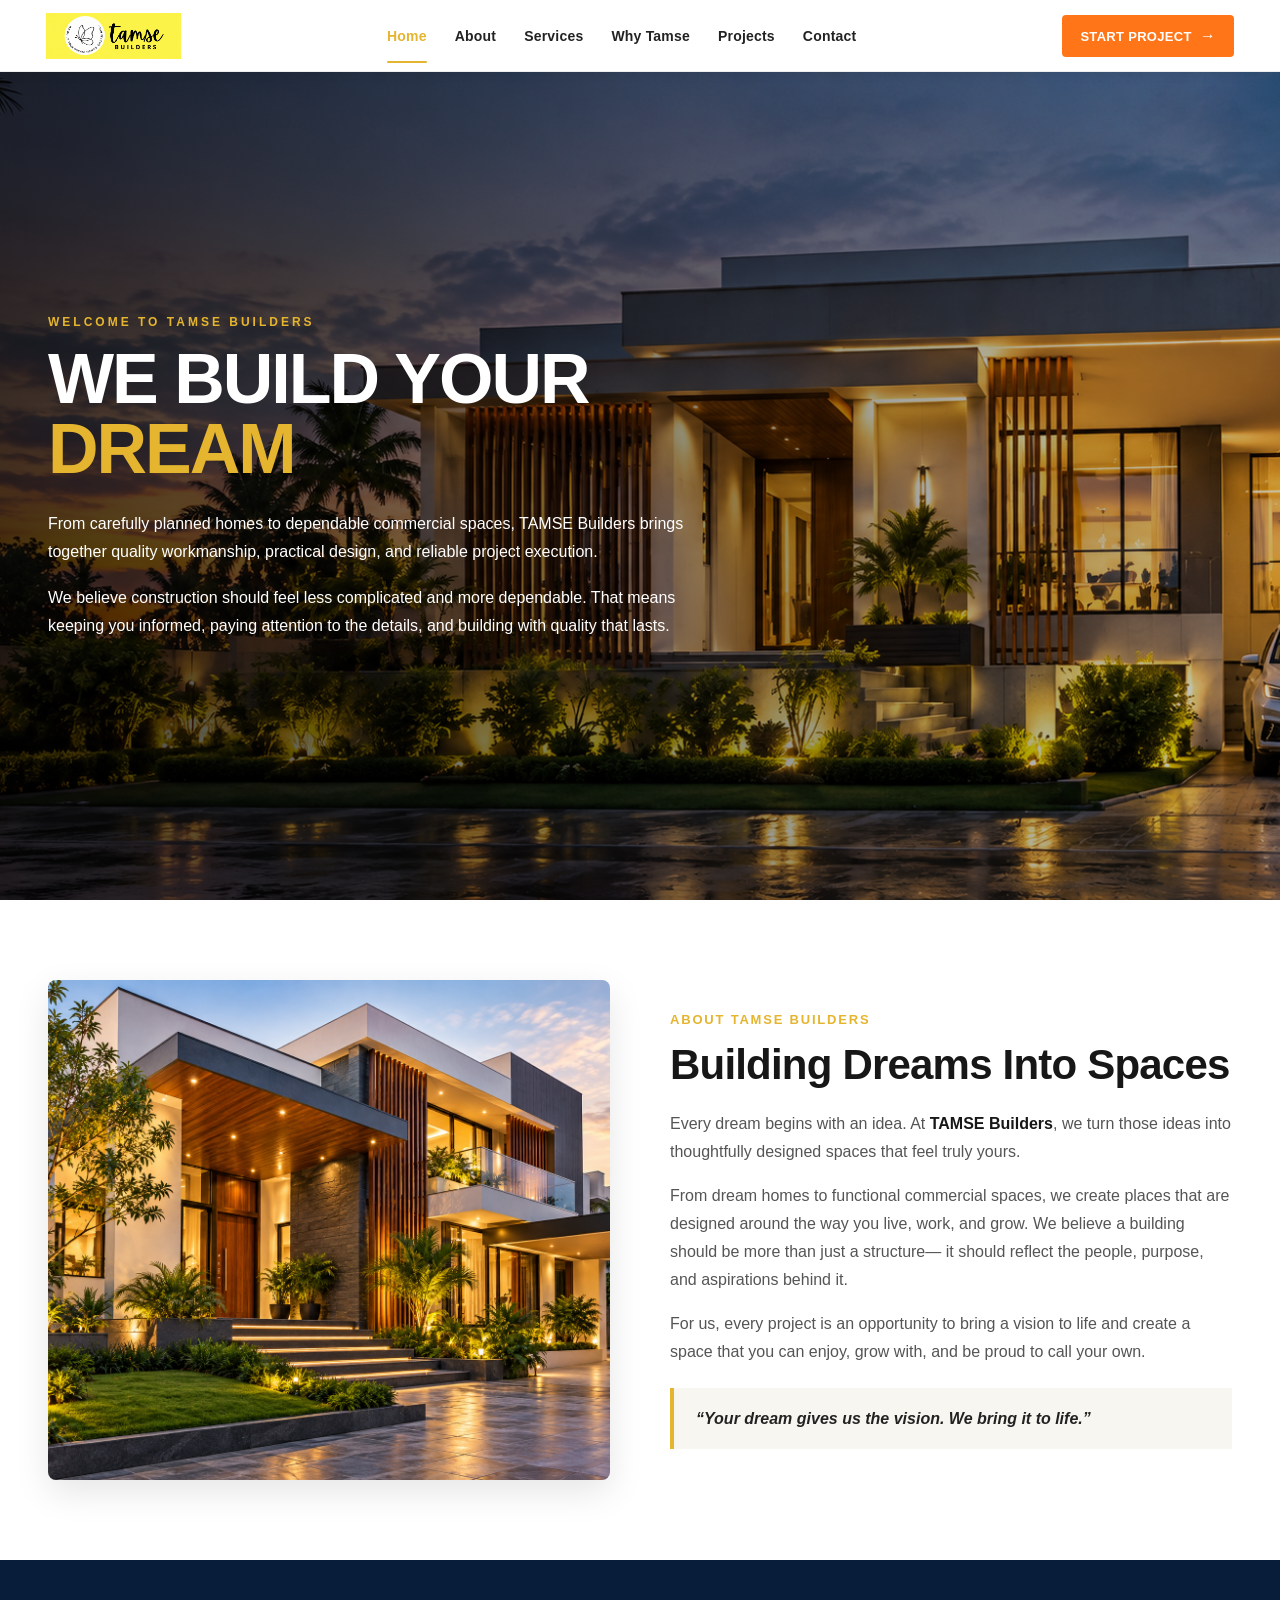
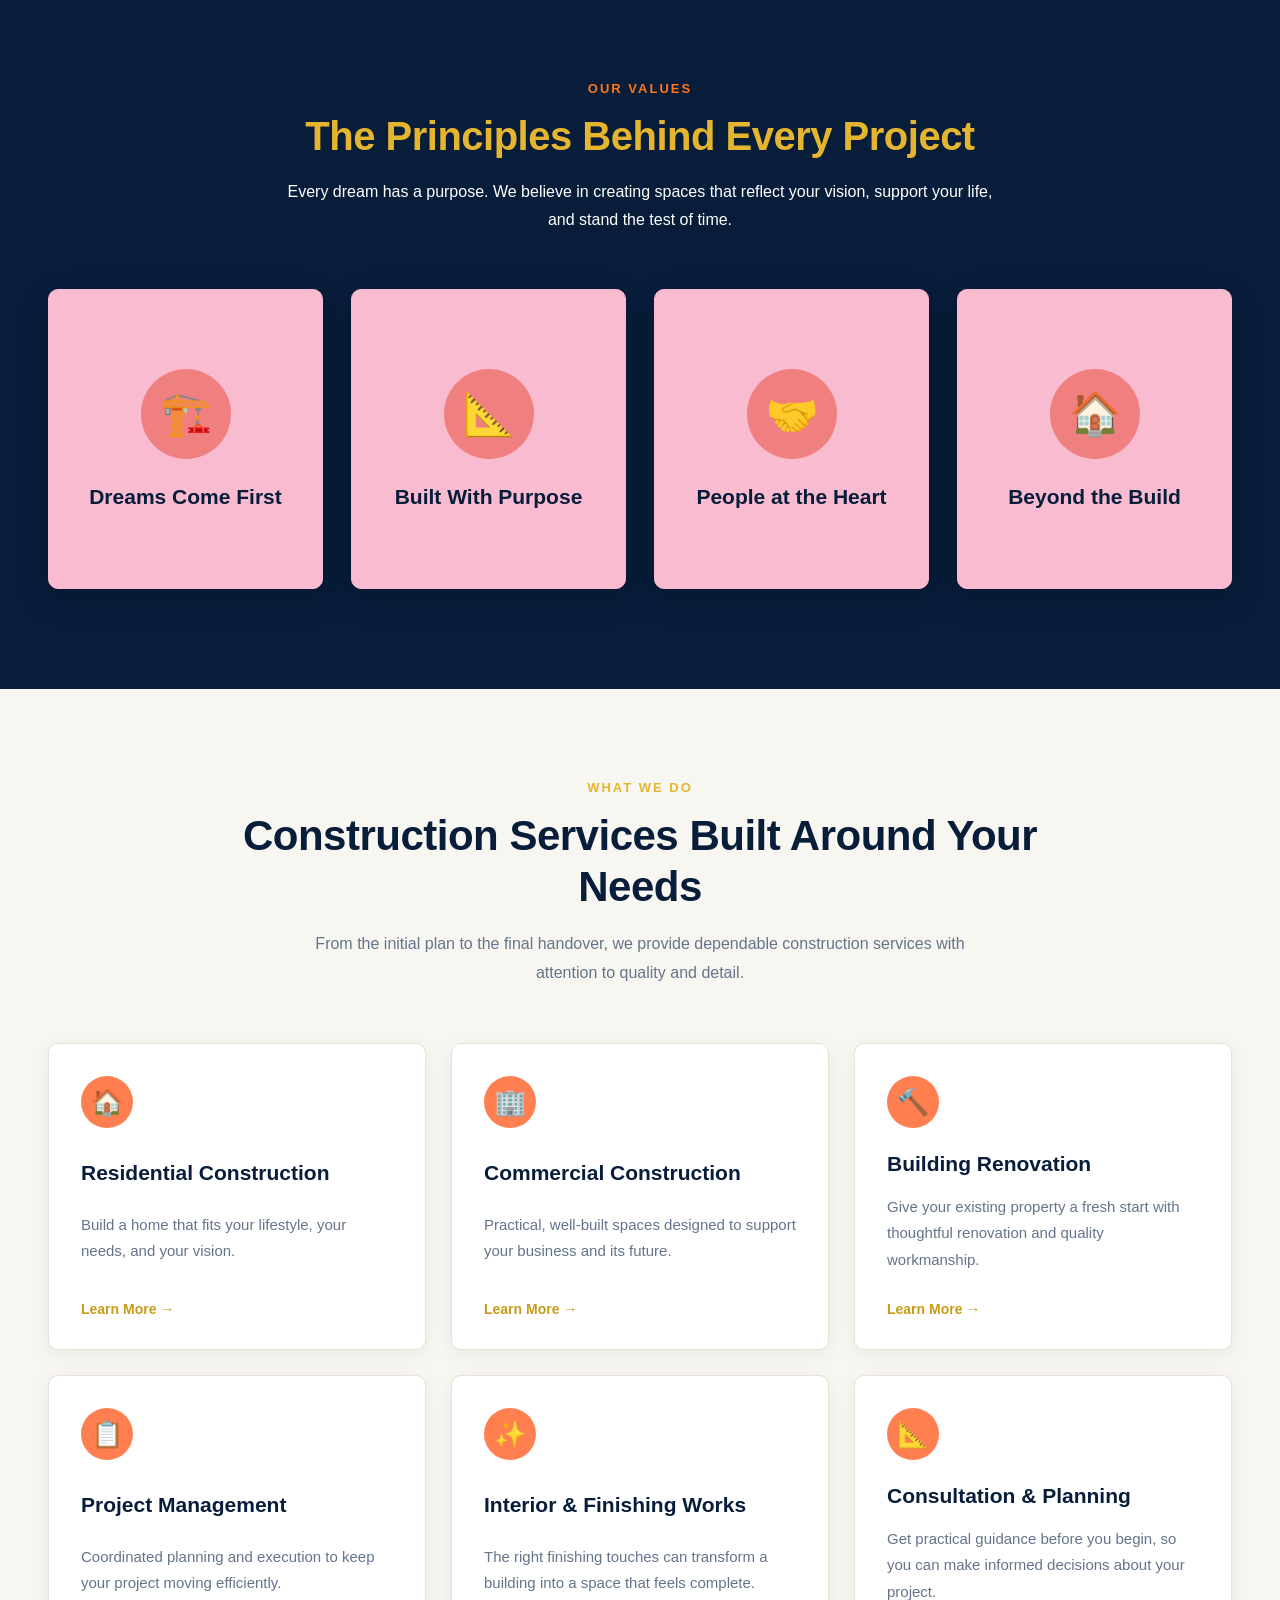
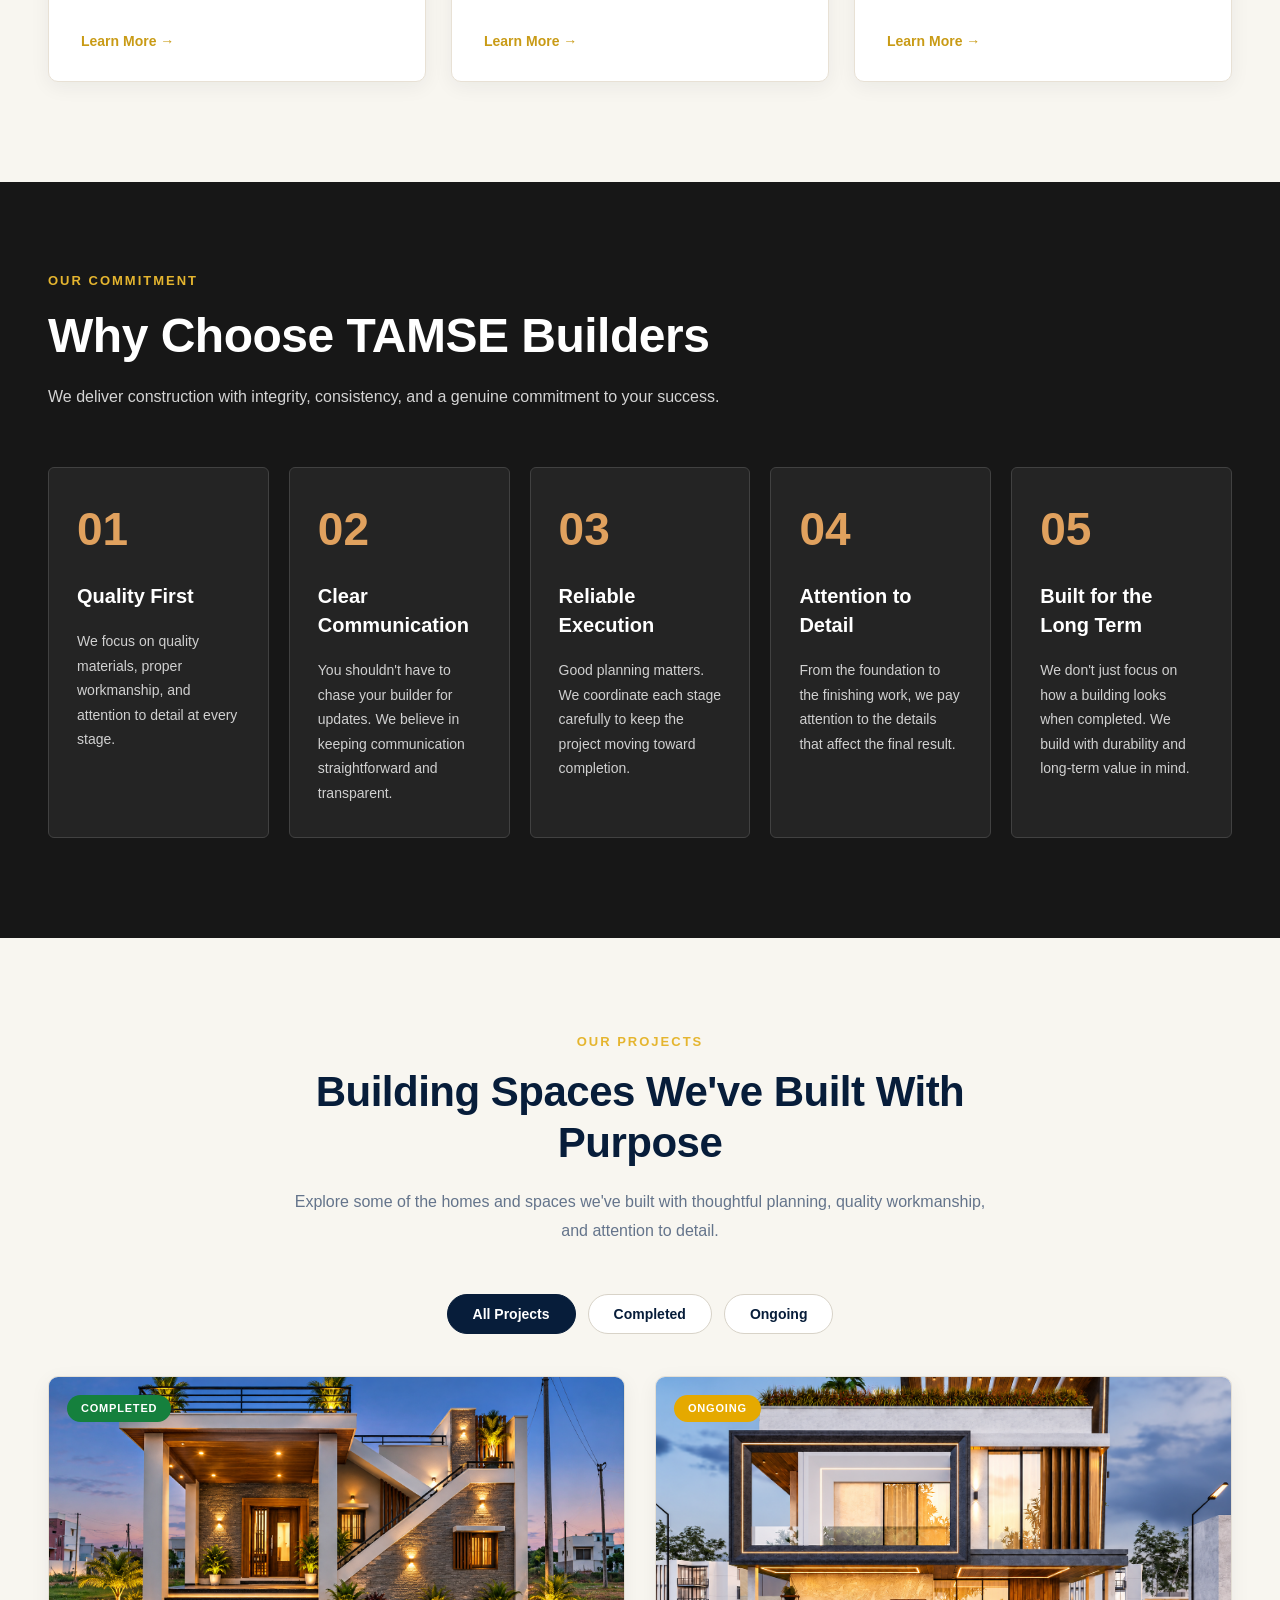
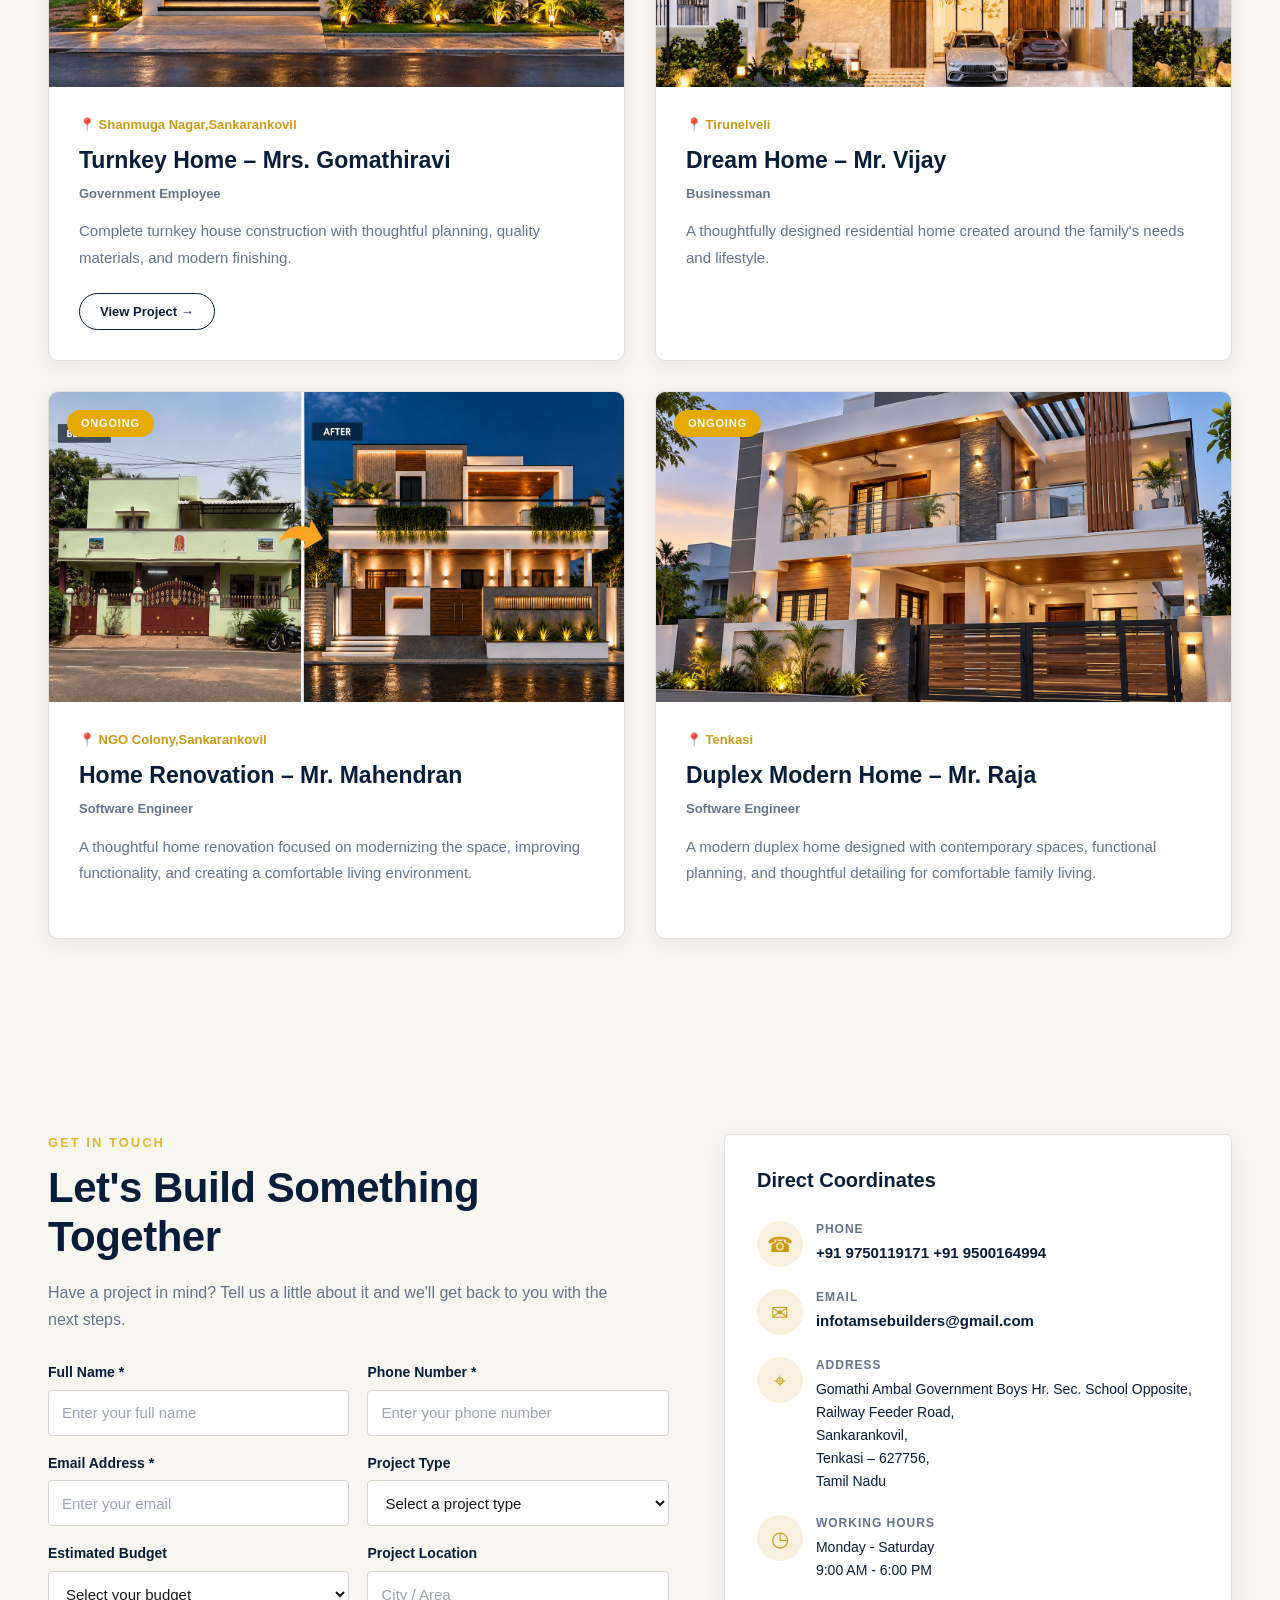
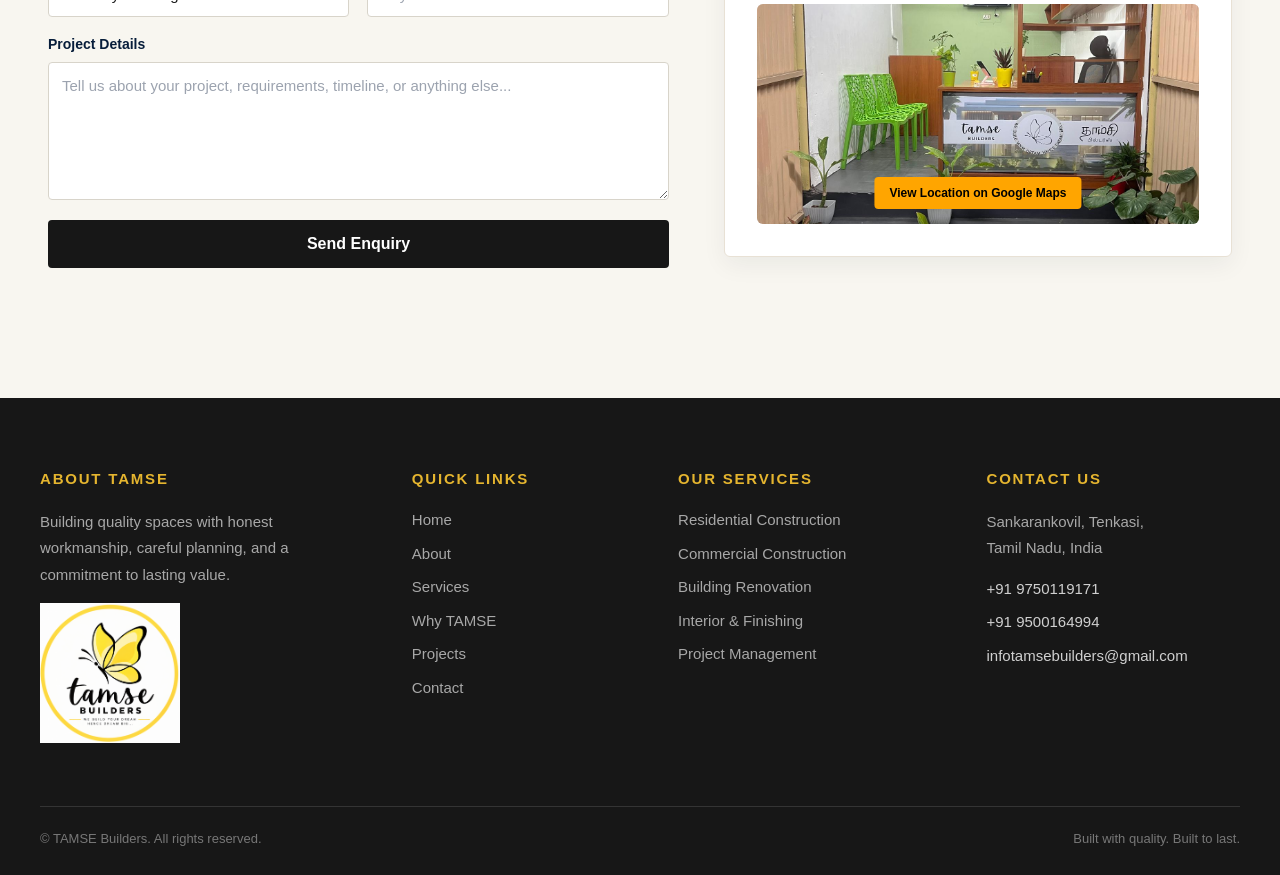
==== commit 401149a2: "Update website design and form validation" ====
--- a/index.html
+++ b/index.html
@@ -1,1330 +1,1692 @@
-<!DOCTYPE html>
-<html lang="en">
-<head>
-  <meta charset="UTF-8">
-  <meta name="viewport" content="width=device-width, initial-scale=1.0">
-
-  <meta
-    name="description"
-    content="TAMSE Builders - Building spaces with quality workmanship, practical design, and reliable project execution."
-  >
-
-  <title>TAMSE Builders | Building With Purpose</title>
-
-  <link rel="preconnect" href="https://fonts.googleapis.com">
-  <link rel="preconnect" href="https://fonts.gstatic.com" crossorigin>
-
-  <link
-    href="https://fonts.googleapis.com/css2?family=DM+Sans:wght@400;500;600;700&family=Space+Grotesk:wght@400;500;600;700&display=swap"
-    rel="stylesheet"
-  >
-
-  <link rel="stylesheet" href="style.css">
-</head>
-
-<body>
-
-  <!-- ================= HEADER ================= -->
-  <header class="site-header">
-
-    <a href="#home" class="brand">
-      TAMSE
-      <span>BUILDERS</span>
-    </a>
-
-    <button
-      class="menu-toggle"
-      aria-label="Open navigation menu"
-      aria-expanded="false"
-    >
-      <span></span>
-      <span></span>
-    </button>
-
-    <nav class="nav">
-      <a href="#about">About</a>
-      <a href="#services">Services</a>
-      <a href="#projects">Projects</a>
-      <a href="#process">Process</a>
-      <a href="#contact">Contact</a>
-    </nav>
-
-    <a href="#contact" class="header-cta">
-      START A PROJECT <span>↗</span>
-    </a>
-
-  </header>
-
-
-  <main>
-
-    <!-- ================= HERO ================= -->
-    <section class="hero" id="home">
-
-      <div class="hero-grid"></div>
-
-      <div class="hero-content">
-
-        <p class="eyebrow">
-          BUILDING WITH PURPOSE
-        </p>
-
-        <h1>
-          Building Spaces You’ll Be
-          <br>
-          <em>Proud to Call Your Own</em>
-        </h1>
-
-        <p class="hero-copy">
-          From carefully planned homes to dependable commercial spaces,
-          TAMSE Builders brings together quality workmanship, practical
-          design, and reliable project execution.
-        </p>
-
-        <p class="hero-support">
-          We believe construction should feel less complicated and more
-          dependable. That means keeping you informed, paying attention
-          to the details, and building with quality that lasts.
-        </p>
-
-        <div class="hero-actions">
-
-          <a href="#contact" class="btn btn-dark">
-            START YOUR PROJECT <span>↗</span>
-          </a>
-
-          <a href="#projects" class="btn btn-light">
-            EXPLORE OUR PROJECTS <span>↗</span>
-          </a>
-
-        </div>
-
-      </div>
-
-      <div class="hero-footer">
-
-        <span>STRUCTURAL SPECIFICATION</span>
-        <span>•</span>
-        <span>ARCHITECTURAL INTEGRITY</span>
-
-        <a href="#about">
-          SCROLL TO EXPLORE ↓
-        </a>
-
-      </div>
-
-    </section>
-
-
-    <!-- ================= PRINCIPLES ================= -->
-    <section class="principles">
-
-      <div class="principle">
-        <span>01</span>
-        <h3>QUALITY FIRST</h3>
-        <p>
-          Reliable workmanship and careful execution
-        </p>
-      </div>
-
-      <div class="principle">
-        <span>02</span>
-        <h3>RESIDENTIAL &amp; COMMERCIAL</h3>
-        <p>
-          Construction solutions for different project needs
-        </p>
-      </div>
-
-      <div class="principle">
-        <span>03</span>
-        <h3>DETAIL-DRIVEN</h3>
-        <p>
-          Careful attention from planning to finishing
-        </p>
-      </div>
-
-      <div class="principle">
-        <span>04</span>
-        <h3>CUSTOMER FOCUSED</h3>
-        <p>
-          Clear communication throughout the project
-        </p>
-      </div>
-
-    </section>
-
-
-    <!-- ================= ABOUT ================= -->
-    <section class="section about" id="about">
-
-      <div class="section-label">
-        ABOUT TAMSE BUILDERS
-      </div>
-
-      <div class="section-heading-row">
-
-        <h2>
-          Building More Than
-          <br>
-          <em>Structures.</em>
-        </h2>
-
-        <div class="about-copy">
-
-          <p>
-            Every construction project starts with an idea. Our job is to
-            turn that idea into a space that works for you today and
-            continues to serve you for years to come.
-          </p>
-
-          <p>
-            At TAMSE Builders, we focus on doing the fundamentals
-            right—quality materials, skilled workmanship, careful planning,
-            and clear communication throughout the project.
-          </p>
-
-          <p>
-            Whether you're building a new home, developing a commercial
-            property, or planning your next construction project, we work
-            closely with you to understand what you need and deliver it
-            with care.
-          </p>
-
-        </div>
-
-      </div>
-
-      <div class="about-bottom">
-
-        <div class="spec-card">
-          <span>STRUCTURAL RIGOR</span>
-          <strong>SPEC: 01-ARCH</strong>
-        </div>
-
-        <blockquote>
-          “Good construction isn't just about finishing a project.
-          It's about building something you can rely on.”
-        </blockquote>
-
-        <p class="spec-text">
-          Engineered structural balance and material integrity built into
-          every structural joinery.
-        </p>
-
-      </div>
-
-      <a href="#contact" class="text-link">
-        LEARN MORE ABOUT US <span>↗</span>
-      </a>
-
-    </section>
-
-
-    <!-- ================= SERVICES ================= -->
-    <section class="section services" id="services">
-
-      <div class="section-label">
-        WHAT WE DO
-      </div>
-
-      <div class="heading-split">
-
-        <h2>
-          Construction Services Built Around Your
-          <em>Needs</em>
-        </h2>
-
-        <p>
-          From the initial plan to the final handover, we provide
-          dependable construction services with attention to quality
-          and detail.
-        </p>
-
-      </div>
-
-
-      <div class="service-grid">
-
-        <article class="service-card">
-
-          <span>01 // RESIDENTIAL</span>
-
-          <h3>
-            Residential Construction
-          </h3>
-
-          <p>
-            Build a home that fits your lifestyle, your needs,
-            and your vision.
-          </p>
-
-          <a href="#contact">
-            EXPLORE CAPABILITY ↗
-          </a>
-
-        </article>
-
-
-        <article class="service-card">
-
-          <span>02 // COMMERCIAL</span>
-
-          <h3>
-            Commercial Construction
-          </h3>
-
-          <p>
-            Practical, well-built spaces designed to support your
-            business and its future.
-          </p>
-
-          <a href="#contact">
-            EXPLORE CAPABILITY ↗
-          </a>
-
-        </article>
-
-
-        <article class="service-card">
-
-          <span>03 // RESTORATION</span>
-
-          <h3>
-            Building Renovation
-          </h3>
-
-          <p>
-            Give your existing property a fresh start with thoughtful
-            renovation and quality workmanship.
-          </p>
-
-          <a href="#contact">
-            EXPLORE CAPABILITY ↗
-          </a>
-
-        </article>
-
-
-        <article class="service-card">
-
-          <span>04 // COORDINATION</span>
-
-          <h3>
-            Project Management
-          </h3>
-
-          <p>
-            Coordinated planning and execution to keep your project
-            moving efficiently.
-          </p>
-
-          <a href="#contact">
-            EXPLORE CAPABILITY ↗
-          </a>
-
-        </article>
-
-
-        <article class="service-card">
-
-          <span>05 // FINISHING</span>
-
-          <h3>
-            Interior &amp; Finishing Works
-          </h3>
-
-          <p>
-            The right finishing touches can transform a building
-            into a space that feels complete.
-          </p>
-
-          <a href="#contact">
-            EXPLORE CAPABILITY ↗
-          </a>
-
-        </article>
-
-
-        <article class="service-card">
-
-          <span>06 // ADVISORY</span>
-
-          <h3>
-            Consultation &amp; Planning
-          </h3>
-
-          <p>
-            Get practical guidance before you begin, so you can make
-            informed decisions about your project.
-          </p>
-
-          <a href="#contact">
-            EXPLORE CAPABILITY ↗
-          </a>
-
-        </article>
-
-      </div>
-
-    </section>
-
-
-    <!-- ================= WHY TAMSE ================= -->
-    <section class="section why">
-
-      <div class="section-label">
-        WHY TAMSE BUILDERS
-      </div>
-
-      <div class="heading-split">
-
-        <h2>
-          A Better Construction Experience Starts
-          <em>with Trust</em>
-        </h2>
-
-        <p>
-          Construction is a major investment. You deserve a team
-          that takes that responsibility seriously.
-        </p>
-
-      </div>
-
-
-      <div class="why-grid">
-
-        <article>
-          <span>01</span>
-
-          <h3>
-            QUALITY FIRST
-          </h3>
-
-          <p>
-            We focus on quality materials, proper workmanship,
-            and attention to detail at every stage.
-          </p>
-        </article>
-
-
-        <article>
-          <span>02</span>
-
-          <h3>
-            CLEAR COMMUNICATION
-          </h3>
-
-          <p>
-            You shouldn't have to chase your builder for updates.
-            We believe in keeping communication straightforward
-            and transparent.
-          </p>
-        </article>
-
-
-        <article>
-          <span>03</span>
-
-          <h3>
-            RELIABLE EXECUTION
-          </h3>
-
-          <p>
-            Good planning matters. We coordinate each stage carefully
-            to keep the project moving toward completion.
-          </p>
-        </article>
-
-
-        <article>
-          <span>04</span>
-
-          <h3>
-            ATTENTION TO DETAIL
-          </h3>
-
-          <p>
-            From the foundation to the finishing work, we pay attention
-            to the details that affect the final result.
-          </p>
-        </article>
-
-
-        <article>
-          <span>05</span>
-
-          <h3>
-            BUILT FOR THE LONG TERM
-          </h3>
-
-          <p>
-            We don't just focus on how a building looks when it's
-            completed. We build with durability and long-term value
-            in mind.
-          </p>
-        </article>
-
-      </div>
-
-    </section>
-
-
-    <!-- ================= PROJECTS ================= -->
-    <section class="section projects" id="projects">
-
-      <div class="section-label">
-        OUR PROJECTS
-      </div>
-
-      <div class="heading-split">
-
-        <h2>
-          Work We're Proud to Put Our
-          <em>Name On</em>
-        </h2>
-
-        <p>
-          Every project has its own requirements, challenges, and
-          character. Take a look at some of the spaces we've worked
-          on and see how careful planning, quality workmanship, and
-          attention to detail come together in the finished result.
-        </p>
-
-      </div>
-
-
-      <div class="filters">
-
-        <button class="filter active" data-filter="all">
-          ALL
-        </button>
-
-        <button class="filter" data-filter="residential">
-          RESIDENTIAL
-        </button>
-
-        <button class="filter" data-filter="commercial">
-          COMMERCIAL
-        </button>
-
-        <button class="filter" data-filter="renovation">
-          RENOVATION
-        </button>
-
-      </div>
-
-
-      <div class="project-grid">
-
-        <article class="project-card" data-category="residential">
-
-          <div class="project-visual visual-1">
-            <span>RESIDENTIAL</span>
-          </div>
-
-          <div class="project-meta">
-            <small>
-              LOCATION PLACEHOLDER • YEAR PLACEHOLDER
-            </small>
-
-            <small>
-              REF: TB-01
-            </small>
-          </div>
-
-          <h3>
-            Modern Residence
-          </h3>
-
-          <p>
-            Custom framing, architectural concrete,
-            high-efficiency envelope
-          </p>
-
-          <a href="#contact">
-            VIEW DETAILS ↗
-          </a>
-
-        </article>
-
-
-        <article class="project-card" data-category="residential">
-
-          <div class="project-visual visual-2">
-            <span>RESIDENTIAL</span>
-          </div>
-
-          <div class="project-meta">
-            <small>
-              LOCATION PLACEHOLDER • YEAR PLACEHOLDER
-            </small>
-
-            <small>
-              REF: TB-02
-            </small>
-          </div>
-
-          <h3>
-            Contemporary Villa
-          </h3>
-
-          <p>
-            Multi-level cantilevered framing, custom stone
-            masonry, luxury finishes
-          </p>
-
-          <a href="#contact">
-            VIEW DETAILS ↗
-          </a>
-
-        </article>
-
-
-        <article class="project-card" data-category="commercial">
-
-          <div class="project-visual visual-3">
-            <span>COMMERCIAL</span>
-          </div>
-
-          <div class="project-meta">
-            <small>
-              LOCATION PLACEHOLDER • YEAR PLACEHOLDER
-            </small>
-
-            <small>
-              REF: TB-03
-            </small>
-          </div>
-
-          <h3>
-            Commercial Development
-          </h3>
-
-          <p>
-            Steel superstructure, high-capacity commercial systems,
-            tenant build-out
-          </p>
-
-          <a href="#contact">
-            VIEW DETAILS ↗
-          </a>
-
-        </article>
-
-
-        <article class="project-card" data-category="renovation">
-
-          <div class="project-visual visual-4">
-            <span>RENOVATION</span>
-          </div>
-
-          <div class="project-meta">
-            <small>
-              LOCATION PLACEHOLDER • YEAR PLACEHOLDER
-            </small>
-
-            <small>
-              REF: TB-04
-            </small>
-          </div>
-
-          <h3>
-            Residential Renovation
-          </h3>
-
-          <p>
-            Complete interior structural rebuild, acoustic damping,
-            custom finishes
-          </p>
-
-          <a href="#contact">
-            VIEW DETAILS ↗
-          </a>
-
-        </article>
-
-      </div>
-
-
-      <a href="#projects" class="btn btn-dark centered-btn">
-        VIEW ALL PROJECTS <span>↗</span>
-      </a>
-
-    </section>
-
-
-    <!-- ================= HOW WE WORK ================= -->
-    <section class="section process" id="process">
-
-      <div class="section-label">
-        HOW WE WORK
-      </div>
-
-      <div class="heading-split">
-
-        <h2>
-          From Your Idea to a
-          <em>Finished Space</em>
-        </h2>
-
-        <p>
-          A disciplined, milestone-driven construction approach designed
-          for transparency, safety, and uncompromising finish.
-        </p>
-
-      </div>
-
-
-      <div class="process-grid">
-
-        <article>
-
-          <span>01</span>
-
-          <h3>
-            LET'S TALK
-          </h3>
-
-          <p>
-            Tell us about your project, your requirements,
-            and what you have in mind.
-          </p>
-
-          <small>
-            PHASE // INITIATION
-          </small>
-
-        </article>
-
-
-        <article>
-
-          <span>02</span>
-
-          <h3>
-            PLAN
-          </h3>
-
-          <p>
-            We understand the scope, discuss requirements,
-            and develop a practical approach for the project.
-          </p>
-
-          <small>
-            PHASE // ARCHITECTURE
-          </small>
-
-        </article>
-
-
-        <article>
-
-          <span>03</span>
-
-          <h3>
-            BUILD
-          </h3>
-
-          <p>
-            Our team gets to work, coordinating construction
-            while maintaining focus on quality and safety.
-          </p>
-
-          <small>
-            PHASE // EXECUTION
-          </small>
-
-        </article>
-
-
-        <article>
-
-          <span>04</span>
-
-          <h3>
-            REVIEW
-          </h3>
-
-          <p>
-            We inspect the work, address the finishing details,
-            and make sure everything is ready for handover.
-          </p>
-
-          <small>
-            PHASE // QUALITY AUDIT
-          </small>
-
-        </article>
-
-
-        <article>
-
-          <span>05</span>
-
-          <h3>
-            HANDOVER
-          </h3>
-
-          <p>
-            Your completed space is ready for you to use,
-            enjoy, and make your own.
-          </p>
-
-          <small>
-            PHASE // OCCUPANCY
-          </small>
-
-        </article>
-
-      </div>
-
-    </section>
-
-
-    <!-- ================= QUALITY & SAFETY ================= -->
-    <section class="quality">
-
-      <div class="quality-inner">
-
-        <div class="section-label">
-          QUALITY &amp; SAFETY / SITE PROTOCOL
-        </div>
-
-        <h2>
-          Built Carefully. Built
-          <em>Responsibly.</em>
-        </h2>
-
-        <p class="quality-lead">
-          Calibrated QA/QC Inspection Stages
-        </p>
-
-        <p>
-          Quality isn't something we add at the end of a project.
-          It's part of every stage of the construction process.
-          We pay attention to materials, workmanship, site practices,
-          and finishing details because small decisions during
-          construction can make a big difference over time.
-        </p>
-
-        <p>
-          Safety is equally important. We aim to maintain responsible
-          working practices and a well-managed construction environment
-          throughout every project.
-        </p>
-
-
-        <div class="quality-points">
-
-          <span>
-            QUALITY MATERIALS
-          </span>
-
-          <span>
-            RESPONSIBLE SITE PRACTICES
-          </span>
-
-          <span>
-            ATTENTION TO DETAIL
-          </span>
-
-        </div>
-
-      </div>
-
-    </section>
-
-
-    <!-- ================= TESTIMONIALS ================= -->
-    <section class="section testimonials">
-
-      <div class="section-label">
-        CLIENT EXPERIENCES
-      </div>
-
-      <div class="heading-split">
-
-        <h2>
-          What Our
-          <em>Clients Say</em>
-        </h2>
-
-        <p>
-          Direct feedback reflecting on communication,
-          planning reliability, and finished structural quality.
-        </p>
-
-      </div>
-
-
-      <div class="testimonial-grid">
-
-        <blockquote>
-
-          “Client testimonial will be added here.
-          Reflecting on our collaborative experience,
-          adherence to schedule, and standard of craftsmanship.”
-
-          <footer>
-            Client Name
-            <span>RESIDENTIAL CLIENT</span>
-          </footer>
-
-        </blockquote>
-
-
-        <blockquote>
-
-          “Client testimonial will be added here.
-          Detail-oriented approach from the preliminary
-          consultation through final structural review.”
-
-          <footer>
-            Client Name
-            <span>COMMERCIAL PROJECT</span>
-          </footer>
-
-        </blockquote>
-
-
-        <blockquote>
-
-          “Client testimonial will be added here.
-          Transparent communication and dependable execution
-          from foundation to interior finishes.”
-
-          <footer>
-            Client Name
-            <span>RENOVATION CLIENT</span>
-          </footer>
-
-        </blockquote>
-
-      </div>
-
-    </section>
-
-
-    <!-- ================= FAQ ================= -->
-    <section class="section faq">
-
-      <div class="section-label">
-        COMMON INQUIRIES
-      </div>
-
-      <div class="heading-split">
-
-        <h2>
-          Frequently Asked
-          <em>Questions</em>
-        </h2>
-
-        <p>
-          Clear answers about how we plan, execute,
-          and deliver construction projects.
-        </p>
-
-      </div>
-
-
-      <div class="faq-list">
-
-        <details>
-          <summary>
-            1. What types of construction projects do you handle?
-          </summary>
-
-          <p>
-            TAMSE Builders handles residential construction,
-            commercial construction, renovation, project management,
-            finishing works, and consultation and planning.
-          </p>
-        </details>
-
-
-        <details>
-          <summary>
-            2. Do you handle both residential and commercial projects?
-          </summary>
-
-          <p>
-            Yes. The services presented for TAMSE Builders include
-            both residential and commercial construction.
-          </p>
-        </details>
-
-
-        <details>
-          <summary>
-            3. Can TAMSE Builders help with project planning?
-          </summary>
-
-          <p>
-            Yes. Consultation &amp; Planning is listed as one
-            of the construction services.
-          </p>
-        </details>
-
-
-        <details>
-          <summary>
-            4. How does the construction process work?
-          </summary>
-
-          <p>
-            The process is structured around five stages:
-            Let's Talk, Plan, Build, Review, and Handover.
-          </p>
-        </details>
-
-
-        <details>
-          <summary>
-            5. How do I get an estimate for my project?
-          </summary>
-
-          <p>
-            Send a project enquiry with your requirements,
-            project type, budget scope, location, and project
-            details so the team can understand your needs.
-          </p>
-        </details>
-
-
-        <details>
-          <summary>
-            6. How can I start a project with TAMSE Builders?
-          </summary>
-
-          <p>
-            Use the project enquiry form below to start
-            the conversation.
-          </p>
-        </details>
-
-      </div>
-
-    </section>
-
-
-    <!-- ================= START CONVERSATION ================= -->
-    <section class="conversation">
-
-      <div>
-
-        <p class="eyebrow">
-          START THE CONVERSATION
-        </p>
-
-        <h2>
-          Planning Your Next
-          <br>
-          <em>Construction Project?</em>
-        </h2>
-
-        <p>
-          Whether you already have a detailed plan or you're still
-          figuring out where to start, we'd be happy to understand
-          your requirements and discuss the next steps.
-        </p>
-
-
-        <div>
-
-          <a href="#contact" class="btn btn-light">
-            TALK TO TAMSE BUILDERS ↗
-          </a>
-
-          <a href="#projects" class="text-link light-link">
-            VIEW OUR PROJECTS ↗
-          </a>
-
-        </div>
-
-      </div>
-
-    </section>
-
-
-    <!-- ================= CONTACT / ENQUIRY ================= -->
-    <section class="section contact" id="contact">
-
-      <div class="section-label">
-        GET IN TOUCH
-      </div>
-
-
-      <div class="contact-heading">
-
-        <h2>
-          Let's Build Something
-          <br>
-          <em>Together</em>
-        </h2>
-
-        <p>
-          Have a project in mind? Tell us a little about
-          what you're planning.
-        </p>
-
-      </div>
-
-
-      <div class="contact-grid">
-
-        <!-- ENQUIRY FORM -->
-        <form id="enquiryForm">
-
-          <div class="form-grid">
-
-            <label>
-              FULL NAME *
-              <input
-                type="text"
-                name="fullName"
-                placeholder="e.g. Marcus Vance"
-                autocomplete="name"
-                required
-              >
-            </label>
-
-
-            <label>
-              PHONE NUMBER *
-              <input
-                type="tel"
-                name="phone"
-                placeholder="+1 (555) 000-0000"
-                autocomplete="tel"
-                required
-              >
-            </label>
-
-
-            <label>
-              EMAIL ADDRESS *
-              <input
-                type="email"
-                name="email"
-                placeholder="name@domain.com"
-                autocomplete="email"
-                required
-              >
-            </label>
-
-
-            <label>
-              PROJECT TYPE *
-              <select name="projectType" required>
-
-                <option value="">
-                  Select Project Category
-                </option>
-
-                <option value="Residential Construction">
-                  Residential Construction
-                </option>
-
-                <option value="Commercial Construction">
-                  Commercial Construction
-                </option>
-
-                <option value="Building Renovation">
-                  Building Renovation
-                </option>
-
-                <option value="Project Management">
-                  Project Management
-                </option>
-
-                <option value="Interior & Finishing Works">
-                  Interior &amp; Finishing Works
-                </option>
-
-                <option value="Consultation & Planning">
-                  Consultation &amp; Planning
-                </option>
-
-              </select>
-            </label>
-
-
-            <label>
-              ESTIMATED BUDGET
-
-              <select name="budget">
-
-                <option value="">
-                  Select Budget Scope
-                </option>
-
-                <option value="Budget Scope - To Be Discussed">
-                  Budget Scope — To Be Discussed
-                </option>
-
-                <option value="Budget Scope - Preliminary Estimate">
-                  Budget Scope — Preliminary Estimate
-                </option>
-
-                <option value="Budget Scope - Detailed Estimate">
-                  Budget Scope — Detailed Estimate
-                </option>
-
-              </select>
-
-            </label>
-
-
-            <label>
-              PROJECT LOCATION
-
-              <input
-                type="text"
-                name="location"
-                placeholder="City or Region"
-                autocomplete="address-level2"
-              >
-
-            </label>
-
-
-            <label class="full">
-
-              MESSAGE / PROJECT DETAILS *
-
-              <textarea
-                name="message"
-                placeholder="Tell us about your project requirements, scope, or timeline..."
-                required
-              ></textarea>
-
-            </label>
-
-          </div>
-
-
-          <button
-            type="submit"
-            class="btn btn-dark submit-btn"
-          >
-            SEND ENQUIRY <span>↗</span>
-          </button>
-
-
-          <p
-            id="formStatus"
-            class="form-status"
-            role="status"
-            aria-live="polite"
-          ></p>
-
-        </form>
-
-
-        <!-- CONTACT INFORMATION -->
-        <aside class="contact-info">
-
-          <div>
-
-            <small>
-              PHONE
-            </small>
-
-            <p>
-              +1 (555) 019-2834
-
-              <span>
-                [Placeholder]
-              </span>
-            </p>
-
-          </div>
-
-
-          <div>
-
-            <small>
-              EMAIL
-            </small>
-
-            <p>
-              info@tamsebuilders.com
-
-              <span>
-                [Placeholder]
-              </span>
-            </p>
-
-          </div>
-
-
-          <div>
-
-            <small>
-              OFFICE ADDRESS
-            </small>
-
-            <p>
-              100 Construction Way, Suite 400
-
-              <span>
-                [Placeholder]
-              </span>
-            </p>
-
-          </div>
-
-
-          <div>
-
-            <small>
-              BUSINESS HOURS
-            </small>
-
-            <p>
-              Mon–Fri: 8:00 AM – 5:00 PM
-            </p>
-
-          </div>
-
-
-          <div>
-
-            <small>
-              FIELD OFFICE LOCATION
-            </small>
-
-          </div>
-
-        </aside>
-
-      </div>
-
-    </section>
-
-  </main>
-
-
-  <!-- ================= FOOTER ================= -->
-  <footer class="footer">
-
-    <div class="brand">
-      TAMSE
-      <span>BUILDERS</span>
-    </div>
-
-    <p>
-      BUILDING WITH PURPOSE
-    </p>
-
-    <p>
-      © <span id="year"></span> TAMSE Builders
-    </p>
-
-  </footer>
-
-
-  <script src="script.js"></script>
-
-</body>
+<!DOCTYPE html>
+<html lang="en">
+
+<head>
+
+    <!-- ==========================================
+         BASIC DOCUMENT SETTINGS
+    =========================================== -->
+
+    <meta charset="UTF-8">
+
+    <meta name="viewport" content="width=device-width, initial-scale=1.0">
+
+    <meta name="theme-color" content="#0b2342">
+
+    <meta name="referrer" content="strict-origin-when-cross-origin">
+
+    <meta name="application-name" content="TAMSE Builders">
+
+    <meta name="format-detection" content="telephone=yes">
+
+
+    <!-- ==========================================
+         SEO
+    =========================================== -->
+
+    <title>
+        TAMSE Builders | Construction, Renovation & Building Services
+    </title>
+
+    <meta name="description"
+        content="TAMSE Builders provides residential construction, modern homes, renovation, and building solutions with quality workmanship and thoughtful planning in Tenkasi, Tirunelveli, Nagercoil, Thoothukudi and Madurai.">
+
+    <meta name="keywords"
+        content="TAMSE Builders, construction company, construction contractors, house construction, residential construction, commercial construction, building construction, renovation, builders in Tenkasi, builders in Tirunelveli, builders in Nagercoil, builders in Thoothukudi, builders in Madurai">
+
+    <meta name="author" content="TAMSE Builders">
+
+    <meta name="robots" content="index, follow">
+
+    <link rel="canonical" href="https://tamsebuilders.com/">
+
+
+    <!-- ==========================================
+         FAVICON
+    =========================================== -->
+
+    <link rel="icon" type="image/png" href="favicon/tamse-favicon.png">
+
+    <link rel="apple-touch-icon" href="favicon/tamse-favicon.png">
+
+
+    <!-- ==========================================
+         OPEN GRAPH
+    =========================================== -->
+
+    <meta property="og:type" content="website">
+
+    <meta property="og:url" content="https://tamsebuilders.com/">
+
+    <meta property="og:title" content="TAMSE Builders | Construction, Renovation & Building Services">
+
+    <meta property="og:description"
+        content="Quality construction, modern homes, renovation, and building solutions by TAMSE Builders.">
+
+    <meta property="og:site_name" content="TAMSE Builders">
+
+    <meta property="og:image" content="https://tamsebuilders.com/assets/images/tamse-og-image.png">
+
+    <meta property="og:image:alt" content="TAMSE Builders construction project">
+
+    <meta property="og:image:width" content="1200">
+
+    <meta property="og:image:height" content="630">
+
+
+    <!-- ==========================================
+         TWITTER / X
+    =========================================== -->
+
+    <meta name="twitter:card" content="summary_large_image">
+
+    <meta name="twitter:title" content="TAMSE Builders | Construction & Building Services">
+
+    <meta name="twitter:description"
+        content="Quality construction, modern homes, renovation, and building solutions by TAMSE Builders.">
+
+    <meta name="twitter:image" content="https://tamsebuilders.com/assets/images/tamse-og-image.png">
+
+
+    <!-- ==========================================
+         STRUCTURED DATA
+    =========================================== -->
+
+    <script type="application/ld+json">
+    {
+        "@context": "https://schema.org",
+        "@type": "HomeAndConstructionBusiness",
+        "name": "TAMSE Builders",
+        "url": "https://tamsebuilders.com/",
+        "telephone": "+91 9750119171",
+        "email": "infotamsebuilders@gmail.com",
+        "image": "https://tamsebuilders.com/assets/images/tamse-og-image.png",
+
+        "address": {
+            "@type": "PostalAddress",
+            "streetAddress": "Gomathi Ambal Government Boys Hr. Sec. School Opposite, Railway Feeder Road",
+            "addressLocality": "Sankarankovil",
+            "addressRegion": "Tamil Nadu",
+            "postalCode": "627756",
+            "addressCountry": "IN"
+        },
+
+        "areaServed": [
+            {
+                "@type": "City",
+                "name": "Tenkasi"
+            },
+            {
+                "@type": "City",
+                "name": "Tirunelveli"
+            },
+            {
+                "@type": "City",
+                "name": "Nagercoil"
+            },
+            {
+                "@type": "City",
+                "name": "Thoothukudi"
+            },
+            {
+                "@type": "City",
+                "name": "Madurai"
+            }
+        ]
+    }
+    </script>
+
+
+    <!-- ==========================================
+         STYLESHEET
+    =========================================== -->
+
+    <link rel="stylesheet" href="style.css">
+
+</head>
+
+
+<body>
+
+
+    <!-- ==========================================
+         HEADER
+         
+         DESKTOP:
+         Logo | Navigation | Start Project
+
+         MOBILE:
+         Row 1 → Logo
+         Row 2 → Navigation
+         Row 3 → Start Project
+    =========================================== -->
+
+    <header class="site-header">
+
+        <div class="header-container">
+
+
+            <!-- ======================================
+                 ROW 1 ON MOBILE
+                 LEFT SIDE ON DESKTOP
+            ======================================= -->
+
+            <a href="#home" class="logo" aria-label="TAMSE Builders Home">
+
+                <img src="assets/images/tamse-logo.png" alt="TAMSE Builders Logo">
+
+            </a>
+
+
+            <!-- ======================================
+                 ROW 2 ON MOBILE
+                 CENTER ON DESKTOP
+            ======================================= -->
+
+            <nav class="main-nav" aria-label="Main navigation">
+
+                <a href="#home" class="active" data-section="home">
+                    Home
+                </a>
+
+                <a href="#about" data-section="about">
+                    About
+                </a>
+
+                <a href="#services" data-section="services">
+                    Services
+                </a>
+
+                <a href="#why-tamse" data-section="why-tamse">
+                    Why Tamse
+                </a>
+
+                <a href="#projects" data-section="projects">
+                    Projects
+                </a>
+
+                <a href="#contact" data-section="contact">
+                    Contact
+                </a>
+
+            </nav>
+
+
+            <!-- ======================================
+                 ROW 3 ON MOBILE
+                 RIGHT SIDE ON DESKTOP
+            ======================================= -->
+
+            <a href="#contact" class="header-cta">
+                Start Project
+
+                <span aria-hidden="true">
+                    →
+                </span>
+
+            </a>
+
+
+        </div>
+
+    </header>
+    <!-- ==========================================
+         HERO SECTION
+    =========================================== -->
+
+    <section class="hero" id="home" aria-labelledby="hero-title">
+
+        <div class="hero-overlay"></div>
+
+
+        <div class="hero-content">
+
+            <div class="hero-label">
+                WELCOME TO TAMSE BUILDERS
+            </div>
+
+
+            <h1 id="hero-title">
+
+                WE BUILD YOUR
+
+                <span>DREAM</span>
+
+            </h1>
+
+
+            <p class="hero-description">
+
+                From carefully planned homes to dependable commercial spaces,
+
+
+
+                TAMSE Builders brings together quality workmanship,
+                practical design,
+
+
+
+                and reliable project execution.
+
+            </p>
+
+
+            <p class="hero-description">
+
+                We believe construction should feel less complicated
+                and more dependable.
+
+
+
+                That means keeping you informed,
+                paying attention to the details,
+
+
+
+                and building with quality that lasts.
+
+            </p>
+
+        </div>
+
+    </section>
+
+
+
+    <!-- ==========================================
+         ABOUT TAMSE BUILDERS
+    =========================================== -->
+
+    <section class="about" id="about" aria-labelledby="about-title">
+
+
+        <div class="about-content">
+
+
+            <!-- ABOUT IMAGE -->
+
+            <div class="about-image">
+
+                <img src="assets/images/about.png" alt="Modern construction project by TAMSE Builders" loading="lazy">
+
+            </div>
+
+
+
+            <!-- ABOUT TEXT -->
+
+            <div class="about-text">
+
+                <div class="section-label">
+                    ABOUT TAMSE BUILDERS
+                </div>
+
+
+                <h2 id="about-title">
+                    Building Dreams Into Spaces
+                </h2>
+
+
+                <p>
+
+                    Every dream begins with an idea.
+                    At <strong>TAMSE Builders</strong>,
+                    we turn those ideas into thoughtfully
+                    designed spaces that feel truly yours.
+
+                </p>
+
+
+                <p>
+
+                    From dream homes to functional commercial spaces,
+                    we create places that are designed around the way you
+                    live, work, and grow.
+
+                    We believe a building should be more than just a structure—
+                    it should reflect the people, purpose, and aspirations behind it.
+
+                </p>
+
+
+                <p>
+
+                    For us, every project is an opportunity to bring a vision
+                    to life and create a space that you can enjoy, grow with,
+                    and be proud to call your own.
+
+                </p>
+
+
+                <div class="quote">
+
+                    “Your dream gives us the vision.
+                    We bring it to life.”
+
+                </div>
+
+            </div>
+
+        </div>
+
+    </section>
+
+    <!-- ==========================================
+             OUR VALUES
+        =========================================== -->
+    <section class="our-values" id="values">
+
+
+        <!-- VALUES HEADER -->
+
+        <div class="values-header">
+
+            <div class="values-label">
+                OUR VALUES
+            </div>
+
+
+            <h2>
+                The Principles Behind Every Project
+            </h2>
+
+
+            <p>
+
+                Every dream has a purpose.
+                We believe in creating spaces that reflect your vision,
+                support your life, and stand the test of time.
+
+            </p>
+
+        </div>
+
+
+
+        <!-- VALUES GRID -->
+
+        <div class="values-grid">
+
+
+            <!-- VALUE 01 -->
+
+            <div class="value-card">
+
+                <div class="value-card-inner">
+
+
+                    <div class="value-card-front">
+
+                        <div class="value-icon" aria-hidden="true">
+
+                            <span>🏗️</span>
+
+                        </div>
+
+
+                        <h3>
+                            Dreams Come First
+                        </h3>
+
+                    </div>
+
+
+                    <div class="value-card-back">
+
+                        <p>
+
+                            Every project begins with a dream.
+                            We take the time to understand your vision
+                            and create a space that feels truly yours.
+
+                        </p>
+
+                    </div>
+
+                </div>
+
+            </div>
+
+
+
+            <!-- VALUE 02 -->
+
+            <div class="value-card">
+
+                <div class="value-card-inner">
+
+
+                    <div class="value-card-front">
+
+                        <div class="value-icon" aria-hidden="true">
+
+                            <span>📐</span>
+
+                        </div>
+
+
+                        <h3>
+                            Built With Purpose
+                        </h3>
+
+                    </div>
+
+
+                    <div class="value-card-back">
+
+                        <p>
+
+                            We believe every space should have meaning
+                            and purpose, combining thoughtful design
+                            with the way people actually live and work.
+
+                        </p>
+
+                    </div>
+
+                </div>
+
+            </div>
+
+
+
+            <!-- VALUE 03 -->
+
+            <div class="value-card">
+
+                <div class="value-card-inner">
+
+
+                    <div class="value-card-front">
+
+                        <div class="value-icon" aria-hidden="true">
+
+                            <span>🤝</span>
+
+                        </div>
+
+
+                        <h3>
+                            People at the Heart
+                        </h3>
+
+                    </div>
+
+
+                    <div class="value-card-back">
+
+                        <p>
+
+                            Behind every project are people,
+                            families, and aspirations.
+                            We put their needs at the heart
+                            of everything we create.
+
+                        </p>
+
+                    </div>
+
+                </div>
+
+            </div>
+
+
+
+            <!-- VALUE 04 -->
+
+            <div class="value-card">
+
+                <div class="value-card-inner">
+
+
+                    <div class="value-card-front">
+
+                        <div class="value-icon" aria-hidden="true">
+
+                            <span>🏠</span>
+
+                        </div>
+
+
+                        <h3>
+                            Beyond the Build
+                        </h3>
+
+                    </div>
+
+
+                    <div class="value-card-back">
+
+                        <p>
+
+                            We go beyond the build to create meaningful spaces,
+                            lasting value, and experiences that
+                            stand the test of time.
+
+                        </p>
+
+                    </div>
+
+                </div>
+
+            </div>
+
+
+        </div>
+
+
+
+    </section>
+
+
+
+    <!-- ==========================================
+         SERVICES
+    =========================================== -->
+
+    <section class="services" id="services" aria-labelledby="services-title">
+
+
+        <div class="section-header">
+
+            <div class="section-label">
+                WHAT WE DO
+            </div>
+
+
+            <h2 id="services-title">
+                Construction Services Built Around Your Needs
+            </h2>
+
+
+            <p>
+
+                From the initial plan to the final handover,
+                we provide dependable construction services
+                with attention to quality and detail.
+
+            </p>
+
+        </div>
+
+
+
+        <div class="services-grid">
+
+
+            <div class="service-card">
+                <div class="service-icon">🏠</div>
+
+                <h3>
+                    Residential Construction
+                </h3>
+
+                <p>
+                    Build a home that fits your lifestyle,
+                    your needs, and your vision.
+                </p>
+
+                <a class="service-link" href="#contact">
+                    Learn More →
+                </a>
+
+            </div>
+
+
+
+            <div class="service-card">
+                <div class="service-icon">🏢</div>
+
+                <h3>
+                    Commercial Construction
+                </h3>
+
+                <p>
+                    Practical, well-built spaces designed
+                    to support your business and its future.
+                </p>
+
+                <a class="service-link" href="#contact">
+                    Learn More →
+                </a>
+
+            </div>
+
+
+
+            <div class="service-card">
+                <div class="service-icon">🔨</div>
+
+                <h3>
+                    Building Renovation
+                </h3>
+
+                <p>
+                    Give your existing property a fresh start
+                    with thoughtful renovation and quality workmanship.
+                </p>
+
+                <a class="service-link" href="#contact">
+                    Learn More →
+                </a>
+
+            </div>
+
+
+
+            <div class="service-card">
+                <div class="service-icon">📋</div>
+
+                <h3>
+                    Project Management
+                </h3>
+
+                <p>
+                    Coordinated planning and execution
+                    to keep your project moving efficiently.
+                </p>
+
+                <a class="service-link" href="#contact">
+                    Learn More →
+                </a>
+
+            </div>
+
+
+
+            <div class="service-card">
+                <div class="service-icon">✨</div>
+
+                <h3>
+                    Interior &amp; Finishing Works
+                </h3>
+
+                <p>
+                    The right finishing touches can transform
+                    a building into a space that feels complete.
+                </p>
+
+                <a class="service-link" href="#contact">
+                    Learn More →
+                </a>
+
+            </div>
+
+
+
+            <div class="service-card">
+                <div class="service-icon">📐</div>
+
+                <h3>
+                    Consultation &amp; Planning
+                </h3>
+
+                <p>
+                    Get practical guidance before you begin,
+                    so you can make informed decisions about your project.
+                </p>
+
+                <a class="service-link" href="#contact">
+                    Learn More →
+                </a>
+
+            </div>
+
+
+        </div>
+
+    </section>
+
+
+
+    <!-- ==========================================
+         WHY CHOOSE TAMSE BUILDERS
+    =========================================== -->
+
+    <section class="why-tamse" id="why-tamse" aria-labelledby="why-tamse-title">
+
+
+        <div class="why-tamse-container">
+
+
+            <div class="why-tamse-header">
+
+                <div class="why-tamse-label">
+                    OUR COMMITMENT
+                </div>
+
+
+                <h2 id="why-tamse-title">
+                    Why Choose TAMSE Builders
+                </h2>
+
+
+                <p>
+
+                    We deliver construction with integrity,
+                    consistency, and a genuine commitment
+                    to your success.
+
+                </p>
+
+            </div>
+
+
+
+            <div class="why-tamse-grid">
+
+
+                <!-- CARD 01 -->
+
+                <div class="why-tamse-card">
+
+                    <div class="why-number">
+                        01
+                    </div>
+
+                    <h3>
+                        Quality First
+                    </h3>
+
+                    <p>
+                        We focus on quality materials,
+                        proper workmanship, and attention
+                        to detail at every stage.
+                    </p>
+
+                </div>
+
+
+
+                <!-- CARD 02 -->
+
+                <div class="why-tamse-card">
+
+                    <div class="why-number">
+                        02
+                    </div>
+
+                    <h3>
+                        Clear Communication
+                    </h3>
+
+                    <p>
+                        You shouldn't have to chase your builder
+                        for updates. We believe in keeping
+                        communication straightforward and transparent.
+                    </p>
+
+                </div>
+
+
+
+                <!-- CARD 03 -->
+
+                <div class="why-tamse-card">
+
+                    <div class="why-number">
+                        03
+                    </div>
+
+                    <h3>
+                        Reliable Execution
+                    </h3>
+
+                    <p>
+                        Good planning matters.
+                        We coordinate each stage carefully
+                        to keep the project moving toward completion.
+                    </p>
+
+                </div>
+
+
+
+                <!-- CARD 04 -->
+
+                <div class="why-tamse-card">
+
+                    <div class="why-number">
+                        04
+                    </div>
+
+                    <h3>
+                        Attention to Detail
+                    </h3>
+
+                    <p>
+                        From the foundation to the finishing work,
+                        we pay attention to the details that affect
+                        the final result.
+                    </p>
+
+                </div>
+
+
+
+                <!-- CARD 05 -->
+
+                <div class="why-tamse-card">
+
+                    <div class="why-number">
+                        05
+                    </div>
+
+                    <h3>
+                        Built for the Long Term
+                    </h3>
+
+                    <p>
+                        We don't just focus on how a building looks
+                        when completed. We build with durability
+                        and long-term value in mind.
+                    </p>
+
+                </div>
+
+
+            </div>
+
+        </div>
+
+    </section>
+
+
+
+    <!-- ==========================================
+         PROJECTS
+    =========================================== -->
+
+    <section class="projects" id="projects" aria-labelledby="projects-title">
+
+
+        <div class="projects-header">
+
+            <div class="section-label">
+                OUR PROJECTS
+            </div>
+
+
+            <h2 id="projects-title">
+                Building Spaces We've Built With Purpose
+            </h2>
+
+
+            <p>
+
+                Explore some of the homes and spaces we've built
+                with thoughtful planning, quality workmanship,
+                and attention to detail.
+
+            </p>
+
+        </div>
+
+
+
+        <!-- PROJECT FILTERS -->
+
+        <div class="project-filters" role="group" aria-label="Project filters">
+
+
+            <button type="button" class="project-filter-btn active" data-filter="all">
+
+                All Projects
+
+            </button>
+
+
+            <button type="button" class="project-filter-btn" data-filter="completed">
+
+                Completed
+
+            </button>
+
+
+            <button type="button" class="project-filter-btn" data-filter="ongoing">
+
+                Ongoing
+
+            </button>
+
+
+        </div>
+
+
+
+        <!-- PROJECT GRID -->
+
+        <div class="projects-grid">
+
+
+            <!-- PROJECT 01 -->
+
+            <article class="project-card" data-status="completed">
+
+                <div class="project-image">
+
+                    <img src="assets/images/project1/project-1.png"
+                        alt="Completed turnkey home construction by TAMSE Builders" loading="lazy">
+
+                    <span class="project-status completed">
+                        COMPLETED
+                    </span>
+
+                </div>
+
+
+                <div class="project-content">
+
+                    <div class="project-location">
+                        📍 Shanmuga Nagar,Sankarankovil
+                    </div>
+
+
+                    <h3>
+                        Turnkey Home – Mrs. Gomathiravi
+                    </h3>
+                    <span class="project-client-type">
+                        Government Employee
+                    </span>
+
+
+
+                    <p>
+
+                        Complete turnkey house construction
+                        with thoughtful planning, quality materials,
+                        and modern finishing.
+
+                    </p>
+
+
+                    <button type="button" class="view-project-btn" data-project-index="0"
+                        data-title="Turnkey Home – Mrs. Gomathiravi (Government Employee)"
+                        data-images="assets/images/project1/project-1.png|assets/images/project1/project-1-2.jpeg|assets/images/project1/project-1-3.jpeg|assets/images/project1/project-1-4.jpeg|assets/images/project1/project-1-5.jpeg|assets/images/project1/project-1-6.jpeg">
+
+                        View Project →
+
+                    </button>
+
+                </div>
+
+            </article>
+
+
+
+            <!-- PROJECT 02 -->
+
+            <article class="project-card" data-status="ongoing">
+
+                <div class="project-image">
+
+                    <img src="assets/images/project2/project-2.png"
+                        alt="Ongoing residential construction project by TAMSE Builders" loading="lazy">
+
+                    <span class="project-status ongoing">
+                        ONGOING
+                    </span>
+
+                </div>
+
+
+                <div class="project-content">
+
+                    <div class="project-location">
+                        📍 Tirunelveli
+                    </div>
+
+
+                    <h3>
+                        Dream Home – Mr. Vijay
+                    </h3>
+                    <span class="project-client-type">
+                        Businessman
+                    </span>
+
+
+                    <p>
+
+                        A thoughtfully designed residential home
+                        created around the family's needs and lifestyle.
+
+                    </p>
+
+
+
+                </div>
+
+            </article>
+
+
+
+            <!-- PROJECT 03 -->
+
+            <article class="project-card" data-status="ongoing">
+
+                <div class="project-image">
+
+                    <img src="assets/images/project3/project-3.png"
+                        alt="Custom villa construction project by TAMSE Builders" loading="lazy">
+
+                    <span class="project-status ongoing">
+                        ONGOING
+                    </span>
+
+
+                </div>
+
+
+                <div class="project-content">
+
+                    <div class="project-location">
+                        📍 NGO Colony,Sankarankovil
+                    </div>
+
+
+                    <h3>
+                        Home Renovation – Mr. Mahendran
+                    </h3>
+                    <span class="project-client-type">
+                        Software Engineer
+                    </span>
+
+
+                    <p>
+
+                        A thoughtful home renovation focused on modernizing
+                        the space, improving functionality, and creating a
+                        comfortable living environment.
+
+                    </p>
+
+
+
+                </div>
+
+            </article>
+
+
+
+            <!-- PROJECT 04 -->
+
+            <article class="project-card" data-status="ongoing">
+
+                <div class="project-image">
+
+                    <img src="assets/images/project4/project-4.png"
+                        alt="Modern family home construction project by TAMSE Builders" loading="lazy">
+
+                    <span class="project-status ongoing">
+                        ONGOING
+                    </span>
+
+                </div>
+
+
+                <div class="project-content">
+
+                    <div class="project-location">
+                        📍 Tenkasi
+                    </div>
+
+
+                    <h3>
+                        Duplex Modern Home – Mr. Raja
+                    </h3>
+                    <span class="project-client-type">
+                        Software Engineer
+                    </span>
+
+
+                    <p>
+
+                        A modern duplex home designed with contemporary spaces,
+                        functional planning, and thoughtful detailing for
+                        comfortable family living.
+
+                    </p>
+
+
+
+                </div>
+
+            </article>
+
+
+        </div>
+
+    </section>
+
+
+
+    <!-- ==========================================
+     PROJECT IMAGE MODAL
+=========================================== -->
+
+    <div class="project-modal" id="projectModal" role="dialog" aria-modal="true" aria-label="Project viewer"
+        aria-hidden="true">
+
+        <button type="button" class="project-modal-close" aria-label="Close project viewer">
+            ×
+        </button>
+
+
+        <!-- PREVIOUS -->
+
+        <button type="button" class="project-modal-arrow prev" aria-label="Previous project image">
+            ←
+        </button>
+
+
+        <div class="project-modal-content">
+
+            <img id="modalProjectImage" src="" alt="TAMSE Builders project preview">
+
+            <h3 id="modalProjectTitle"></h3>
+
+        </div>
+
+
+        <!-- NEXT -->
+
+        <button type="button" class="project-modal-arrow next" aria-label="Next project image">
+            →
+        </button>
+
+    </div>
+
+    <!-- ==========================================
+         CONTACT SECTION
+    =========================================== -->
+
+    <section class="contact-section" id="contact" aria-labelledby="contact-title">
+
+
+        <div class="contact-container">
+
+
+            <!-- CONTACT FORM -->
+
+            <div class="contact-form-area">
+
+                <div class="contact-label">
+                    GET IN TOUCH
+                </div>
+
+
+                <h2 id="contact-title">
+                    Let's Build Something<br>
+                    Together
+                </h2>
+
+
+                <p class="contact-intro">
+
+                    Have a project in mind?
+                    Tell us a little about it and
+                    we'll get back to you with the next steps.
+
+                </p>
+
+
+
+                <form id="contactForm" novalidate>
+
+
+                    <!-- NAME + PHONE -->
+
+                    <div class="form-row">
+
+
+                        <div class="form-group">
+
+                            <label for="fullName">
+                                Full Name *
+                            </label>
+
+                            <input type="text" id="fullName" name="fullName" autocomplete="name"
+                                placeholder="Enter your full name" pattern="[A-Za-z ]+"
+                                title="Please enter letters only" required>
+
+                        </div>
+
+
+
+                        <div class="form-group">
+
+                            <label for="phone">
+                                Phone Number *
+                            </label>
+
+                            <input type="tel" id="phone" name="phone" autocomplete="tel"
+                                placeholder="Enter your phone number" inputmode="numeric" pattern="[0-9]{10}"
+                                maxlength="10" minlength="10" required>
+
+                        </div>
+
+
+                    </div>
+
+
+
+                    <!-- EMAIL + PROJECT TYPE -->
+
+                    <div class="form-row">
+
+
+                        <div class="form-group">
+
+                            <label for="email">
+                                Email Address *
+                            </label>
+
+                            <input type="email" id="email" name="email" autocomplete="email"
+                                placeholder="Enter your email" required>
+
+                        </div>
+
+
+
+                        <div class="form-group">
+
+                            <label for="projectType">
+                                Project Type
+                            </label>
+
+
+                            <select id="projectType" name="projectType">
+
+                                <option value="">
+                                    Select a project type
+                                </option>
+
+                                <option value="residential">
+                                    Residential Construction
+                                </option>
+
+                                <option value="commercial">
+                                    Commercial Construction
+                                </option>
+
+                                <option value="renovation">
+                                    Building Renovation
+                                </option>
+
+                                <option value="interior">
+                                    Interior &amp; Finishing Works
+                                </option>
+
+                                <option value="consultation">
+                                    Consultation &amp; Planning
+                                </option>
+
+                            </select>
+
+                        </div>
+
+
+                    </div>
+
+
+
+                    <!-- BUDGET + LOCATION -->
+
+                    <div class="form-row">
+
+
+                        <div class="form-group">
+
+                            <label for="budget">
+                                Estimated Budget
+                            </label>
+
+
+                            <select id="budget" name="budget">
+
+                                <option value="">
+                                    Select your budget
+                                </option>
+
+                                <option value="below-10">
+                                    Below ₹10 Lakhs
+                                </option>
+
+                                <option value="10-25">
+                                    ₹10 - ₹20Lakhs
+                                </option>
+
+                                <option value="25-50">
+                                    ₹20 - ₹30 Lakhs
+                                </option>
+
+                                <option value="30-50">
+                                    ₹30 Lakhs - ₹50 Lakhs
+                                </option>
+
+                                <option value="above-50lakhs">
+                                    Above ₹50 Lakhs
+                                </option>
+
+                            </select>
+
+                        </div>
+
+
+
+                        <div class="form-group">
+
+                            <label for="location">
+                                Project Location
+                            </label>
+
+                            <input type="text" id="location" name="location" placeholder="City / Area "pattern="[A-Za-z ]+" title="Please enter letters only" required>
+
+                        </div>
+
+
+                    </div>
+
+
+
+                    <!-- MESSAGE -->
+
+                    <div class="form-group full-width">
+
+                        <label for="message">
+                            Project Details
+                        </label>
+
+                        <textarea id="message" name="message" rows="5"
+                            placeholder="Tell us about your project, requirements, timeline, or anything else..."></textarea>
+
+                    </div>
+
+
+
+                    <!-- SUBMIT -->
+
+                    <button type="submit" class="contact-submit" id="contactSubmit">
+
+                        Send Enquiry
+
+                    </button>
+
+
+                    <p id="formMessage" class="form-message" aria-live="polite"></p>
+
+
+                </form>
+
+            </div>
+
+
+
+            <!-- CONTACT DETAILS -->
+
+            <div class="contact-details">
+
+
+                <h3>
+                    Direct Coordinates
+                </h3>
+
+
+                <!-- PHONE -->
+
+                <div class="contact-detail-item">
+
+                    <div class="detail-icon" aria-hidden="true">
+                        ☎
+                    </div>
+
+
+                    <div>
+
+                        <span>
+                            Phone
+                        </span>
+
+                        <div>
+                            <a href="tel:+91 9750119171">
+                                +91 9750119171
+                            </a>
+                            <a href="tel:+91 9500164994">
+                                +91 9500164994
+                            </a>
+                        </div>
+
+                    </div>
+
+                </div>
+
+
+
+                <!-- EMAIL -->
+
+                <div class="contact-detail-item">
+
+                    <div class="detail-icon" aria-hidden="true">
+                        ✉
+                    </div>
+
+
+                    <div>
+
+                        <span>
+                            Email
+                        </span>
+
+                        <a href="mailto:info@tamsebuilders.com">
+                            infotamsebuilders@gmail.com
+                        </a>
+
+                    </div>
+
+                </div>
+
+
+
+                <!-- ADDRESS -->
+
+                <div class="contact-detail-item">
+
+                    <div class="detail-icon" aria-hidden="true">
+                        ⌖
+                    </div>
+
+
+                    <div>
+
+                        <span>
+                            Address
+                        </span>
+
+                        <p>
+                            Gomathi Ambal Government Boys Hr. Sec. School Opposite,<br>
+                            Railway Feeder Road,<br>
+                            Sankarankovil,<br>
+                            Tenkasi – 627756,<br>
+                            Tamil Nadu
+                        </p>
+
+                    </div>
+
+                </div>
+
+
+
+                <!-- WORKING HOURS -->
+
+                <div class="contact-detail-item">
+
+                    <div class="detail-icon" aria-hidden="true">
+                        ◷
+                    </div>
+
+
+                    <div>
+
+                        <span>
+                            Working Hours
+                        </span>
+
+                        <p>
+                            Monday - Saturday<br>
+                            9:00 AM - 6:00 PM
+                        </p>
+
+                    </div>
+
+                </div>
+
+
+
+                <!-- MAP -->
+                <div class="contact-map branch-map">
+
+                    <a href="https://www.google.com/maps?q=9.1776283,77.5338573" target="_blank"
+                        rel="noopener noreferrer" aria-label="View TAMSE Builders location on Google Maps">
+
+                        <img src="assets/images/branch.jpeg" alt="TAMSE Builders branch near Railway Feeder Road">
+
+                        <span class="branch-map-overlay">
+                            View Location on Google Maps
+                        </span>
+
+                    </a>
+
+                </div>
+
+
+
+            </div>
+
+        </div>
+
+    </section>
+
+
+
+    <!-- ==========================================
+     FOOTER
+========================================== -->
+
+    <footer class="site-footer">
+
+        <div class="footer-container">
+
+            <!-- ABOUT TAMSE -->
+            <div class="footer-column footer-about">
+
+                <h4>ABOUT TAMSE</h4>
+
+                <p>
+                    Building quality spaces with honest workmanship,
+                    careful planning, and a commitment to lasting value.
+                </p>
+                <img src="assets/images/footer.png" alt="TAMSE Builders" class="footer-logo">
+
+
+            </div>
+
+
+            <!-- QUICK LINKS -->
+            <div class="footer-column">
+
+                <h4>QUICK LINKS</h4>
+
+                <a href="#home">Home</a>
+
+                <a href="#about">About</a>
+
+                <a href="#services">Services</a>
+
+                <a href="#why-tamse">Why TAMSE</a>
+
+                <a href="#projects">Projects</a>
+
+                <a href="#contact">Contact</a>
+
+            </div>
+
+
+            <!-- OUR SERVICES -->
+            <div class="footer-column">
+
+                <h4>OUR SERVICES</h4>
+
+                <a href="#services">
+                    Residential Construction
+                </a>
+
+                <a href="#services">
+                    Commercial Construction
+                </a>
+
+                <a href="#services">
+                    Building Renovation
+                </a>
+
+                <a href="#services">
+                    Interior &amp; Finishing
+                </a>
+
+                <a href="#services">
+                    Project Management
+                </a>
+
+            </div>
+
+
+            <!-- CONTACT -->
+            <div class="footer-column footer-contact">
+
+                <h4>CONTACT US</h4>
+
+                <p class="footer-address">
+                    Sankarankovil, Tenkasi,<br>
+                    Tamil Nadu, India
+                </p>
+
+                <a href="tel:+919750119171">
+                    +91 9750119171
+                </a>
+                <a href="tel:+919500164994">
+                    +91 9500164994
+                </a>
+                <a href="mailto:infotamsebuilders@gmail.com">
+                    infotamsebuilders@gmail.com
+                </a>
+
+            </div>
+
+        </div>
+
+
+        <!-- FOOTER BOTTOM -->
+
+        <div class="footer-bottom">
+
+            <p>
+                © <span id="currentYear"></span>
+                TAMSE Builders. All rights reserved.
+            </p>
+
+            <p>
+                Built with quality. Built to last.
+            </p>
+
+        </div>
+
+    </footer>
+
+    <!-- ==========================================
+         JAVASCRIPT
+    =========================================== -->
+
+    <script src="script.js"></script>
+
+</body>
+
 </html>
--- a/style.css
+++ b/style.css
@@ -1,1484 +1,4182 @@
-/* =========================================
-   TAMSE BUILDERS
-   Main Stylesheet
-========================================= */
-
-:root {
-  --ink: #171714;
-  --paper: #f1efe9;
-  --muted: #77766f;
-  --line: #c9c6bd;
-  --accent: #b8a36c;
-  --light-section: #e6e3db;
-  --dark-section: #171714;
-
-  --max-width: 1280px;
-  --page-padding: clamp(20px, 4vw, 64px);
-}
-
-/* =========================================
-   RESET
-========================================= */
-
-* {
-  box-sizing: border-box;
-  margin: 0;
-  padding: 0;
-}
-
-html {
-  scroll-behavior: smooth;
-}
-
-body {
-  background: var(--paper);
-  color: var(--ink);
-  font-family: "DM Sans", sans-serif;
-  line-height: 1.55;
-}
-
-a {
-  color: inherit;
-  text-decoration: none;
-}
-
-button,
-input,
-select,
-textarea {
-  font: inherit;
-}
-
-button {
-  cursor: pointer;
-}
-
-img {
-  max-width: 100%;
-  display: block;
-}
-
-/* =========================================
-   TYPOGRAPHY
-========================================= */
-
-h1,
-h2,
-h3,
-.brand {
-  font-family: "Space Grotesk", sans-serif;
-}
-
-h1 {
-  font-size: clamp(3rem, 7vw, 7.5rem);
-  line-height: 0.92;
-  letter-spacing: -0.065em;
-  font-weight: 600;
-  margin-bottom: 30px;
-}
-
-h2 {
-  font-size: clamp(2.5rem, 5vw, 5.6rem);
-  line-height: 0.96;
-  letter-spacing: -0.055em;
-  font-weight: 600;
-}
-
-h3 {
-  font-weight: 600;
-}
-
-h1 em,
-h2 em {
-  font-style: normal;
-  font-weight: 400;
-}
-
-.eyebrow,
-.section-label,
-.principle span,
-.service-card > span,
-.project-visual span,
-.form-grid label,
-.contact-info small,
-.quality-points,
-.hero-footer,
-.filters,
-.process-grid small {
-  font-size: 0.7rem;
-  letter-spacing: 0.14em;
-  font-weight: 700;
-}
-
-/* =========================================
-   HEADER
-========================================= */
-
-.site-header {
-  height: 78px;
-
-  display: flex;
-  align-items: center;
-  justify-content: space-between;
-
-  padding: 0 var(--page-padding);
-
-  position: sticky;
-  top: 0;
-  z-index: 100;
-
-  background: rgba(241, 239, 233, 0.94);
-
-  backdrop-filter: blur(14px);
-
-  border-bottom: 1px solid var(--line);
-}
-
-.brand {
-  font-size: 1rem;
-  letter-spacing: 0.04em;
-  font-weight: 700;
-}
-
-.brand span {
-  display: block;
-
-  font-size: 0.52rem;
-
-  letter-spacing: 0.32em;
-
-  margin-top: -2px;
-}
-
-.nav {
-  display: flex;
-  align-items: center;
-  gap: 28px;
-
-  font-size: 0.82rem;
-}
-
-.nav a {
-  transition: opacity 0.2s ease;
-}
-
-.nav a:hover {
-  opacity: 0.55;
-}
-
-.header-cta {
-  font-size: 0.7rem;
-  font-weight: 700;
-  letter-spacing: 0.1em;
-}
-
-.header-cta span {
-  margin-left: 8px;
-}
-
-/* =========================================
-   MOBILE MENU
-========================================= */
-
-.menu-toggle {
-  display: none;
-
-  background: transparent;
-
-  border: 0;
-
-  padding: 5px;
-}
-
-.menu-toggle span {
-  display: block;
-
-  width: 25px;
-  height: 1px;
-
-  background: var(--ink);
-
-  margin: 6px;
-}
-
-/* =========================================
-   HERO
-========================================= */
-
-.hero {
-  min-height: calc(100vh - 78px);
-
-  padding:
-    clamp(55px, 9vw, 130px)
-    var(--page-padding)
-    28px;
-
-  display: flex;
-  flex-direction: column;
-  justify-content: space-between;
-
-  position: relative;
-
-  overflow: hidden;
-}
-
-.hero-grid {
-  position: absolute;
-
-  inset: 0;
-
-  opacity: 0.5;
-
-  background-image:
-    linear-gradient(
-      90deg,
-      transparent 49.9%,
-      var(--line) 50%,
-      transparent 50.1%
-    ),
-    linear-gradient(
-      var(--line) 1px,
-      transparent 1px
-    );
-
-  background-size:
-    25% 100%,
-    100% 110px;
-
-  pointer-events: none;
-}
-
-.hero-content {
-  position: relative;
-
-  max-width: 1120px;
-}
-
-.hero .eyebrow {
-  margin-bottom: 22px;
-}
-
-.hero-copy {
-  max-width: 730px;
-
-  font-size: clamp(1rem, 1.4vw, 1.25rem);
-
-  margin-bottom: 12px;
-}
-
-.hero-support {
-  max-width: 680px;
-
-  color: var(--muted);
-
-  font-size: 0.92rem;
-}
-
-.hero-actions {
-  display: flex;
-
-  gap: 12px;
-
-  margin-top: 34px;
-
-  flex-wrap: wrap;
-}
-
-/* =========================================
-   BUTTONS
-========================================= */
-
-.btn {
-  display: inline-flex;
-
-  align-items: center;
-  justify-content: center;
-
-  padding: 16px 22px;
-
-  border: 1px solid var(--ink);
-
-  font-size: 0.7rem;
-
-  letter-spacing: 0.1em;
-
-  font-weight: 700;
-
-  transition:
-    background 0.25s ease,
-    color 0.25s ease,
-    transform 0.25s ease;
-}
-
-.btn:hover {
-  transform: translateY(-2px);
-}
-
-.btn-dark {
-  background: var(--ink);
-
-  color: var(--paper);
-}
-
-.btn-dark:hover {
-  background: transparent;
-
-  color: var(--ink);
-}
-
-.btn-light {
-  background: transparent;
-
-  color: var(--ink);
-}
-
-.btn-light:hover {
-  background: var(--ink);
-
-  color: var(--paper);
-}
-
-.btn span {
-  margin-left: 8px;
-}
-
-/* =========================================
-   HERO FOOTER
-========================================= */
-
-.hero-footer {
-  position: relative;
-
-  display: flex;
-
-  gap: 12px;
-
-  align-items: center;
-
-  color: var(--muted);
-
-  padding-top: 45px;
-}
-
-.hero-footer a {
-  margin-left: auto;
-
-  color: var(--ink);
-}
-
-/* =========================================
-   PRINCIPLES
-========================================= */
-
-.principles {
-  display: grid;
-
-  grid-template-columns: repeat(4, 1fr);
-
-  border-top: 1px solid var(--line);
-
-  border-bottom: 1px solid var(--line);
-}
-
-.principle {
-  padding: 28px var(--page-padding);
-
-  border-right: 1px solid var(--line);
-}
-
-.principle:last-child {
-  border-right: 0;
-}
-
-.principle span {
-  color: var(--muted);
-}
-
-.principle h3 {
-  font-size: 0.9rem;
-
-  margin: 26px 0 8px;
-}
-
-.principle p {
-  color: var(--muted);
-
-  font-size: 0.83rem;
-
-  max-width: 200px;
-
-  margin: 0;
-}
-
-/* =========================================
-   GENERAL SECTIONS
-========================================= */
-
-.section {
-  max-width: var(--max-width);
-
-  margin: auto;
-
-  padding:
-    clamp(80px, 10vw, 150px)
-    var(--page-padding);
-}
-
-.section-label {
-  color: var(--muted);
-
-  margin-bottom: 55px;
-}
-
-.section-heading-row,
-.heading-split {
-  display: grid;
-
-  grid-template-columns: 1.25fr 0.75fr;
-
-  gap: 8vw;
-
-  align-items: start;
-}
-
-.about-copy {
-  padding-top: 8px;
-}
-
-.about-copy p,
-.heading-split > p {
-  color: #55544f;
-
-  max-width: 550px;
-
-  font-size: 0.95rem;
-
-  margin-bottom: 18px;
-}
-
-/* =========================================
-   ABOUT
-========================================= */
-
-.about-bottom {
-  display: grid;
-
-  grid-template-columns:
-    0.8fr
-    1.3fr
-    0.8fr;
-
-  gap: 40px;
-
-  align-items: end;
-
-  border-top: 1px solid var(--line);
-
-  margin-top: 100px;
-
-  padding-top: 30px;
-}
-
-.spec-card {
-  display: flex;
-
-  flex-direction: column;
-
-  gap: 16px;
-
-  font-size: 0.68rem;
-
-  letter-spacing: 0.14em;
-}
-
-.spec-card strong {
-  font-size: 1.1rem;
-
-  letter-spacing: 0;
-}
-
-.about blockquote {
-  font-family: "Space Grotesk", sans-serif;
-
-  font-size: clamp(1.4rem, 2.2vw, 2.2rem);
-
-  line-height: 1.1;
-
-  letter-spacing: -0.03em;
-}
-
-.spec-text {
-  font-size: 0.8rem;
-
-  color: var(--muted);
-}
-
-.text-link {
-  display: inline-block;
-
-  font-size: 0.7rem;
-
-  font-weight: 700;
-
-  letter-spacing: 0.12em;
-
-  border-bottom: 1px solid var(--ink);
-
-  padding-bottom: 6px;
-
-  margin-top: 55px;
-}
-
-.text-link span {
-  margin-left: 8px;
-}
-
-/* =========================================
-   SERVICES
-========================================= */
-
-.services {
-  background: var(--light-section);
-
-  max-width: none;
-}
-
-.services > * {
-  max-width: var(--max-width);
-
-  margin-left: auto;
-  margin-right: auto;
-}
-
-.service-grid {
-  display: grid;
-
-  grid-template-columns: repeat(3, 1fr);
-
-  gap: 1px;
-
-  background: var(--line);
-
-  margin-top: 75px;
-}
-
-.service-card {
-  background: var(--light-section);
-
-  padding: 32px;
-
-  min-height: 310px;
-
-  display: flex;
-
-  flex-direction: column;
-}
-
-.service-card > span {
-  color: var(--muted);
-}
-
-.service-card h3 {
-  font-size: 1.45rem;
-
-  margin: 65px 0 12px;
-}
-
-.service-card p {
-  color: var(--muted);
-
-  font-size: 0.86rem;
-
-  max-width: 320px;
-}
-
-.service-card a {
-  margin-top: auto;
-
-  font-size: 0.67rem;
-
-  font-weight: 700;
-
-  letter-spacing: 0.1em;
-}
-
-/* =========================================
-   WHY TAMSE
-========================================= */
-
-.why-grid {
-  display: grid;
-
-  grid-template-columns: repeat(3, 1fr);
-
-  gap: 1px;
-
-  background: var(--line);
-
-  margin-top: 75px;
-}
-
-.why-grid article {
-  background: var(--paper);
-
-  padding: 28px;
-
-  min-height: 230px;
-}
-
-.why-grid span {
-  font-size: 0.7rem;
-
-  color: var(--muted);
-
-  font-weight: 700;
-}
-
-.why-grid h3 {
-  font-size: 0.9rem;
-
-  margin: 55px 0 10px;
-}
-
-.why-grid p {
-  font-size: 0.83rem;
-
-  color: var(--muted);
-
-  max-width: 300px;
-}
-
-/* =========================================
-   PROJECTS
-========================================= */
-
-.projects {
-  background: var(--dark-section);
-
-  color: var(--paper);
-
-  max-width: none;
-}
-
-.projects > * {
-  max-width: var(--max-width);
-
-  margin-left: auto;
-  margin-right: auto;
-}
-
-.projects .section-label {
-  color: #aaa89e;
-}
-
-.projects .heading-split > p {
-  color: #b6b4ab;
-}
-
-.filters {
-  display: flex;
-
-  gap: 22px;
-
-  margin-top: 65px;
-
-  border-bottom: 1px solid #474740;
-
-  padding-bottom: 14px;
-}
-
-.filter {
-  background: transparent;
-
-  border: 0;
-
-  color: #aaa89e;
-
-  padding: 0;
-
-  font-size: 0.7rem;
-
-  letter-spacing: 0.14em;
-}
-
-.filter:hover,
-.filter.active {
-  color: var(--paper);
-}
-
-.project-grid {
-  display: grid;
-
-  grid-template-columns: repeat(2, 1fr);
-
-  gap: 55px 22px;
-
-  margin-top: 35px;
-}
-
-.project-card.is-hidden {
-  display: none;
-}
-
-.project-visual {
-  height: 360px;
-
-  display: flex;
-
-  align-items: flex-end;
-
-  padding: 18px;
-
-  position: relative;
-
-  overflow: hidden;
-}
-
-.project-visual::after {
-  content: "";
-
-  position: absolute;
-
-  inset: 0;
-
-  background:
-    linear-gradient(
-      135deg,
-      rgba(255, 255, 255, 0.22),
-      transparent 40%,
-      rgba(0, 0, 0, 0.35)
-    );
-}
-
-.project-visual span {
-  position: relative;
-
-  z-index: 1;
-
-  color: #fff;
-}
-
-.visual-1 {
-  background:
-    linear-gradient(
-      145deg,
-      #d4d0c3 0 35%,
-      #6e706c 36% 55%,
-      #242622 56%
-    );
-}
-
-.visual-2 {
-  background:
-    linear-gradient(
-      125deg,
-      #9d9b92,
-      #e0ddd3 45%,
-      #444640 46% 75%,
-      #b7b2a3
-    );
-}
-
-.visual-3 {
-  background:
-    linear-gradient(
-      135deg,
-      #42443f,
-      #a9a596 45%,
-      #1f211f 46%
-    );
-}
-
-.visual-4 {
-  background:
-    linear-gradient(
-      145deg,
-      #c8c1b2 20%,
-      #5c5b55 21% 48%,
-      #d5d0c4 49%
-    );
-}
-
-.project-meta {
-  display: flex;
-
-  justify-content: space-between;
-
-  color: #aaa89e;
-
-  font-size: 0.68rem;
-
-  letter-spacing: 0.1em;
-
-  margin: 18px 0 8px;
-}
-
-.project-card h3 {
-  font-size: 1.7rem;
-
-  margin-bottom: 8px;
-}
-
-.project-card p {
-  color: #aaa89e;
-
-  font-size: 0.85rem;
-}
-
-.project-card > a {
-  font-size: 0.67rem;
-
-  font-weight: 700;
-
-  letter-spacing: 0.1em;
-}
-
-.centered-btn {
-  margin-top: 65px;
-
-  color: var(--paper);
-
-  border-color: var(--paper);
-}
-
-/* =========================================
-   PROCESS
-========================================= */
-
-.process-grid {
-  display: grid;
-
-  grid-template-columns: repeat(5, 1fr);
-
-  border-top: 1px solid var(--line);
-
-  border-bottom: 1px solid var(--line);
-
-  margin-top: 75px;
-}
-
-.process-grid article {
-  padding: 30px 20px 30px 0;
-
-  border-right: 1px solid var(--line);
-
-  margin-right: 20px;
-
-  min-height: 300px;
-
-  display: flex;
-
-  flex-direction: column;
-}
-
-.process-grid article:last-child {
-  border-right: 0;
-}
-
-.process-grid article > span {
-  color: var(--muted);
-
-  font-size: 0.7rem;
-}
-
-.process-grid h3 {
-  font-size: 1rem;
-
-  margin: 65px 0 12px;
-}
-
-.process-grid p {
-  font-size: 0.8rem;
-
-  color: var(--muted);
-
-  max-width: 210px;
-}
-
-.process-grid small {
-  margin-top: auto;
-
-  color: var(--muted);
-}
-
-/* =========================================
-   QUALITY
-========================================= */
-
-.quality {
-  background: #d5d0c3;
-}
-
-.quality-inner {
-  max-width: var(--max-width);
-
-  padding:
-    clamp(80px, 10vw, 150px)
-    var(--page-padding);
-
-  margin: auto;
-}
-
-.quality .section-label {
-  color: #646159;
-}
-
-.quality h2 {
-  max-width: 800px;
-}
-
-.quality-lead {
-  font-family: "Space Grotesk", sans-serif;
-
-  font-size: 1.15rem;
-
-  margin-top: 55px;
-}
-
-.quality-inner > p:not(.quality-lead) {
-  max-width: 850px;
-
-  color: #59574f;
-
-  font-size: 0.92rem;
-
-  margin-bottom: 20px;
-}
-
-.quality-points {
-  display: flex;
-
-  gap: 35px;
-
-  flex-wrap: wrap;
-
-  margin-top: 55px;
-
-  border-top: 1px solid #aaa59a;
-
-  padding-top: 20px;
-}
-
-/* =========================================
-   TESTIMONIALS
-========================================= */
-
-.testimonial-grid {
-  display: grid;
-
-  grid-template-columns: repeat(3, 1fr);
-
-  gap: 18px;
-
-  margin-top: 70px;
-}
-
-.testimonial-grid blockquote {
-  margin: 0;
-
-  border: 1px solid var(--line);
-
-  padding: 30px;
-
-  font-family: "Space Grotesk", sans-serif;
-
-  font-size: 1.15rem;
-
-  line-height: 1.25;
-
-  min-height: 300px;
-
-  display: flex;
-
-  flex-direction: column;
-}
-
-.testimonial-grid footer {
-  margin-top: auto;
-
-  font-family: "DM Sans", sans-serif;
-
-  font-size: 0.75rem;
-
-  font-weight: 700;
-}
-
-.testimonial-grid footer span {
-  display: block;
-
-  color: var(--muted);
-
-  font-size: 0.62rem;
-
-  letter-spacing: 0.1em;
-
-  margin-top: 6px;
-}
-
-/* =========================================
-   FAQ
-========================================= */
-
-.faq-list {
-  border-top: 1px solid var(--line);
-
-  margin-top: 70px;
-}
-
-.faq-list details {
-  border-bottom: 1px solid var(--line);
-
-  padding: 24px 0;
-}
-
-.faq-list summary {
-  cursor: pointer;
-
-  list-style: none;
-
-  font-family: "Space Grotesk", sans-serif;
-
-  font-size: 1.15rem;
-
-  font-weight: 500;
-}
-
-.faq-list summary::-webkit-details-marker {
-  display: none;
-}
-
-.faq-list summary::after {
-  content: "+";
-
-  float: right;
-
-  font-size: 1.5rem;
-}
-
-.faq-list details[open] summary::after {
-  content: "−";
-}
-
-.faq-list details p {
-  color: var(--muted);
-
-  max-width: 800px;
-
-  margin: 15px 35px 0 0;
-
-  font-size: 0.88rem;
-}
-
-/* =========================================
-   CONVERSATION
-========================================= */
-
-.conversation {
-  background: var(--dark-section);
-
-  color: var(--paper);
-
-  padding:
-    clamp(80px, 10vw, 150px)
-    var(--page-padding);
-}
-
-.conversation > div {
-  max-width: var(--max-width);
-
-  margin: auto;
-}
-
-.conversation .eyebrow {
-  color: #aaa89e;
-}
-
-.conversation h2 {
-  margin: 25px 0;
-}
-
-.conversation p:not(.eyebrow) {
-  max-width: 620px;
-
-  color: #aaa89e;
-}
-
-.conversation > div > div {
-  display: flex;
-
-  gap: 22px;
-
-  align-items: center;
-
-  margin-top: 35px;
-}
-
-.light-link {
-  color: var(--paper);
-
-  border-color: var(--paper);
-
-  margin: 0;
-}
-
-/* =========================================
-   CONTACT
-========================================= */
-
-.contact {
-  background: var(--light-section);
-
-  max-width: none;
-}
-
-.contact > * {
-  max-width: var(--max-width);
-
-  margin-left: auto;
-  margin-right: auto;
-}
-
-.contact-heading {
-  display: flex;
-
-  justify-content: space-between;
-
-  gap: 50px;
-
-  align-items: end;
-}
-
-.contact-heading p {
-  max-width: 320px;
-
-  color: var(--muted);
-}
-
-.contact-grid {
-  display: grid;
-
-  grid-template-columns: 1.3fr 0.7fr;
-
-  gap: 90px;
-
-  margin-top: 75px;
-}
-
-/* =========================================
-   FORM
-========================================= */
-
-.form-grid {
-  display: grid;
-
-  grid-template-columns: 1fr 1fr;
-
-  gap: 30px 20px;
-}
-
-.form-grid label {
-  display: flex;
-
-  flex-direction: column;
-
-  gap: 9px;
-}
-
-.form-grid .full {
-  grid-column: 1 / -1;
-}
-
-.form-grid input,
-.form-grid select,
-.form-grid textarea {
-  width: 100%;
-
-  border: 0;
-
-  border-bottom: 1px solid #99968c;
-
-  background: transparent;
-
-  border-radius: 0;
-
-  padding: 12px 0;
-
-  outline: none;
-
-  color: var(--ink);
-}
-
-.form-grid input:focus,
-.form-grid select:focus,
-.form-grid textarea:focus {
-  border-color: var(--ink);
-}
-
-.form-grid textarea {
-  min-height: 120px;
-
-  resize: vertical;
-}
-
-.submit-btn {
-  margin-top: 35px;
-}
-
-.submit-btn:disabled {
-  opacity: 0.5;
-
-  cursor: not-allowed;
-}
-
-.form-status {
-  font-size: 0.8rem;
-
-  margin-top: 15px;
-
-  color: #555;
-}
-
-/* =========================================
-   CONTACT INFORMATION
-========================================= */
-
-.contact-info {
-  border-left: 1px solid var(--line);
-
-  padding-left: 45px;
-}
-
-.contact-info > div {
-  padding-bottom: 28px;
-
-  border-bottom: 1px solid var(--line);
-
-  margin-bottom: 28px;
-}
-
-.contact-info small {
-  color: var(--muted);
-}
-
-.contact-info p {
-  font-family: "Space Grotesk", sans-serif;
-
-  margin-top: 8px;
-
-  font-size: 1rem;
-}
-
-.contact-info p span {
-  display: block;
-
-  color: var(--muted);
-
-  font-family: "DM Sans", sans-serif;
-
-  font-size: 0.65rem;
-
-  margin-top: 4px;
-}
-
-/* =========================================
-   FOOTER
-========================================= */
-
-.footer {
-  background: var(--dark-section);
-
-  color: var(--paper);
-
-  padding: 40px var(--page-padding);
-
-  display: flex;
-
-  justify-content: space-between;
-
-  align-items: end;
-}
-
-.footer p {
-  font-size: 0.65rem;
-
-  letter-spacing: 0.12em;
-
-  color: #aaa89e;
-
-  margin: 0;
-}
-
-/* =========================================
-   TABLET
-========================================= */
-
-@media (max-width: 900px) {
-
-  .nav,
-  .header-cta {
-    display: none;
-  }
-
-  .menu-toggle {
-    display: block;
-  }
-
-  .nav.open {
-    display: flex;
-
-    position: absolute;
-
-    top: 78px;
-
-    left: 0;
-    right: 0;
-
-    background: var(--paper);
-
-    padding: 25px var(--page-padding);
-
-    flex-direction: column;
-
-    border-bottom: 1px solid var(--line);
-  }
-
-  .principles {
-    grid-template-columns: 1fr 1fr;
-  }
-
-  .section-heading-row,
-  .heading-split,
-  .contact-grid {
-    grid-template-columns: 1fr;
-
-    gap: 35px;
-  }
-
-  .about-bottom {
-    grid-template-columns: 1fr;
-
-    gap: 30px;
-  }
-
-  .service-grid,
-  .why-grid {
-    grid-template-columns: 1fr 1fr;
-  }
-
-  .project-grid,
-  .testimonial-grid {
-    grid-template-columns: 1fr;
-  }
-
-  .process-grid {
-    grid-template-columns: 1fr;
-  }
-
-  .process-grid article {
-    border-right: 0;
-
-    border-bottom: 1px solid var(--line);
-
-    margin: 0;
-
-    min-height: auto;
-
-    padding: 28px 0;
-  }
-
-  .process-grid h3 {
-    margin-top: 35px;
-  }
-
-  .contact-info {
-    border-left: 0;
-
-    border-top: 1px solid var(--line);
-
-    padding: 40px 0 0;
-  }
-
-  .hero-footer {
-    flex-wrap: wrap;
-  }
-
-  .hero-footer a {
-    width: 100%;
-
-    margin: 10px 0 0;
-  }
-}
-
-/* =========================================
-   MOBILE
-========================================= */
-
-@media (max-width: 600px) {
-
-  .hero {
-    min-height: calc(100vh - 78px);
-  }
-
-  h1 {
-    font-size: clamp(2.8rem, 14vw, 4.3rem);
-  }
-
-  .principles {
-    grid-template-columns: 1fr;
-  }
-
-  .principle {
-    border-right: 0;
-
-    border-bottom: 1px solid var(--line);
-  }
-
-  .service-grid,
-  .why-grid {
-    grid-template-columns: 1fr;
-  }
-
-  .project-visual {
-    height: 260px;
-  }
-
-  .form-grid {
-    grid-template-columns: 1fr;
-  }
-
-  .form-grid .full {
-    grid-column: auto;
-  }
-
-  .conversation > div > div {
-    flex-direction: column;
-
-    align-items: flex-start;
-  }
-
-  .footer {
-    flex-direction: column;
-
-    align-items: flex-start;
-
-    gap: 20px;
-  }
-
-  .section {
-    padding-top: 90px;
-
-    padding-bottom: 90px;
-  }
-
-  .contact-heading {
-    flex-direction: column;
-
-    align-items: flex-start;
-  }
-
-  .project-meta {
-    flex-direction: column;
-
-    gap: 6px;
-  }
+/* ==========================================
+   GLOBAL RESET
+========================================== */
+
+* {
+    margin: 0;
+    padding: 0;
+    box-sizing: border-box;
+}
+
+html {
+    scroll-behavior: smooth;
+}
+
+/* Keep anchored sections visible below sticky header */
+section[id] {
+    scroll-margin-top: 84px;
+}
+
+body {
+    padding-top: 72px;
+    margin: 0;
+
+    font-family:
+        -apple-system,
+        BlinkMacSystemFont,
+        "Segoe UI",
+        "Roboto",
+        "Oxygen",
+        "Ubuntu",
+        "Cantarell",
+        sans-serif;
+
+    color: #171717;
+    background: #ffffff;
+}
+
+img {
+    max-width: 100%;
+}
+
+a {
+    text-decoration: none;
+}
+
+
+/* ==========================================
+   HEADER
+========================================== */
+
+
+.site-header {
+    position: fixed;
+    top: 0;
+    left: 0;
+
+    width: 100%;
+    height: 72px;
+
+    z-index: 1000;
+
+    background: #ffffff;
+
+    border-bottom: 1px solid #eeeeee;
+
+    box-shadow: 0 2px 12px rgba(0, 0, 0, 0.06);
+
+    transition:
+        box-shadow 0.3s ease,
+        background 0.3s ease;
+}
+
+
+/* Header after scrolling */
+
+.site-header.scrolled {
+    background: rgba(255, 255, 255, 0.97);
+
+    box-shadow:
+        0 4px 20px rgba(0, 0, 0, 0.08);
+}
+
+
+/* =========================================================
+   HEADER CONTAINER
+========================================================= */
+
+.header-container {
+    width: 100%;
+    max-width: 1440px;
+
+    height: 72px;
+
+    margin: 0 auto;
+
+    padding: 0 46px;
+
+    display: flex;
+
+    align-items: center;
+
+    justify-content: space-between;
+
+    gap: 30px;
+}
+
+
+/* =========================================================
+   LOGO
+========================================================= */
+
+.logo {
+    display: flex;
+
+    align-items: center;
+
+    flex-shrink: 0;
+
+    text-decoration: none;
+
+    line-height: 0;
+    cursor: default;
+}
+
+.logo img {
+    width: 135px;
+
+    height: auto;
+
+    display: block;
+
+    object-fit: contain;
+}
+
+
+/* =========================================================
+   NAVIGATION
+========================================================= */
+
+.main-nav {
+    display: flex;
+
+    align-items: center;
+
+    justify-content: center;
+
+    gap: 28px;
+
+}
+
+.main-nav a {
+    position: relative;
+
+    display: inline-flex;
+
+    align-items: center;
+
+    color: #222222;
+
+    font-size: 14px;
+
+    font-weight: 600;
+
+    letter-spacing: 0.2px;
+
+    padding: 27px 0;
+
+    text-decoration: none;
+
+    white-space: nowrap;
+
+    transition:
+        color 0.3s ease;
+}
+
+
+/* =========================================================
+   NAVIGATION HOVER
+========================================================= */
+
+.main-nav a:hover {
+    color: #e5b52f;
+}
+
+
+/* =========================================================
+   ACTIVE NAVIGATION
+========================================================= */
+
+.main-nav a.active {
+    color: #e5b52f;
+}
+
+
+/* =========================================================
+   ACTIVE UNDERLINE
+========================================================= */
+
+.main-nav a::after {
+    content: "";
+
+    position: absolute;
+
+    left: 0;
+
+    bottom: 8px;
+
+    width: 0;
+
+    height: 2px;
+
+    background: #e5b52f;
+
+    border-radius: 2px;
+
+    opacity: 0;
+
+    transform-origin: left center;
+
+    transition:
+        width 0.3s ease,
+        opacity 0.3s ease;
+}
+
+
+/* Active underline */
+
+.main-nav a.active::after {
+    width: 100%;
+
+    opacity: 1;
+}
+
+
+/* =========================================================
+   HEADER CTA
+========================================================= */
+
+.header-cta {
+    display: inline-flex;
+
+    align-items: center;
+    justify-content: center;
+
+    gap: 8px;
+
+    flex-shrink: 0;
+
+    min-width: 150px;
+
+    height: 42px;
+
+    padding: 0 18px;
+
+    border-radius: 4px;
+
+    background: #ff7518;
+
+    color: #ffffff;
+
+    font-size: 13px;
+
+    font-weight: 700;
+
+    letter-spacing: 0.3px;
+
+    text-decoration: none;
+
+    text-transform: uppercase;
+
+    transition:
+        background 0.3s ease,
+        color 0.3s ease,
+        transform 0.3s ease,
+        box-shadow 0.3s ease;
+}
+
+
+/* CTA hover */
+
+.header-cta:hover {
+    background: #e5b52f;
+
+    color: #171717;
+
+    transform: translateY(-2px);
+
+    box-shadow:
+        0 6px 16px rgba(0, 0, 0, 0.12);
+}
+
+
+/* CTA arrow */
+
+.header-cta span {
+    font-size: 16px;
+
+    line-height: 1;
+
+    transition:
+        transform 0.3s ease;
+}
+
+
+/* Move arrow slightly on hover */
+
+.header-cta:hover span {
+    transform: translateX(3px);
+}
+
+/* ==========================================
+   HERO
+========================================== */
+
+
+.hero {
+    position: relative;
+
+    width: 100%;
+    max-width: none;
+
+    min-height: calc(100vh - 72px);
+
+    margin-top: 0;
+
+    padding: 0 48px;
+
+    display: flex;
+    align-items: center;
+
+    background-image:
+        url("assets/images/herosection.png");
+
+    background-size: cover;
+    background-position: center;
+    background-repeat: no-repeat;
+
+    overflow: hidden;
+}
+
+
+/* =========================================================
+   HERO OVERLAY
+========================================================= */
+
+.hero-overlay {
+    position: absolute;
+
+    inset: 0;
+
+    background:
+        linear-gradient(
+            90deg,
+            rgba(0, 0, 0, 0.72) 0%,
+            rgba(0, 0, 0, 0.48) 45%,
+            rgba(0, 0, 0, 0.20) 100%
+        );
+}
+
+
+/* =========================================================
+   HERO CONTENT
+========================================================= */
+
+.hero-content {
+    position: relative;
+
+    z-index: 2;
+
+    width: 100%;
+    max-width: 1440px;
+
+    margin: 0 auto;
+    cursor: default;
+}
+
+
+/* =========================================================
+   HERO LABEL
+========================================================= */
+
+.hero-label {
+    margin-bottom: 14px;
+
+    color: #e5b52f;
+
+    font-size: 12px;
+
+    font-weight: 600;
+
+    letter-spacing: 3px;
+
+    line-height: 1.4;
+
+    text-transform: uppercase;
+}
+
+
+/* =========================================================
+   HERO HEADING
+========================================================= */
+
+.hero h1 {
+    max-width: 850px;
+
+    margin: 0 0 26px;
+
+    color: #ffffff;
+
+    font-size: clamp(48px, 5.5vw, 70px);
+
+    font-weight: 800;
+
+    line-height: 1;
+
+    letter-spacing: -2px;
+}
+
+
+/* Highlighted DREAM */
+
+.hero h1 span {
+    display: block;
+
+    color: #e5b52f;
+}
+
+
+/* =========================================================
+   HERO DESCRIPTION
+========================================================= */
+
+.hero-description {
+    max-width: 650px;
+
+    margin: 0 0 18px;
+
+    color: #ffffff;
+
+    font-size: 16px;
+
+    font-weight: 400;
+
+    line-height: 1.75;
+}
+/* ==========================================
+   ABOUT SECTION
+========================================== */
+
+.about {
+    width: 100%;
+
+    margin: 0;
+
+    padding: 80px 48px;
+
+    background: #ffffff;
+
+    scroll-margin-top: 84px;
+    cursor: default;
+}
+
+
+/* ==========================================
+   ABOUT CONTENT
+========================================== */
+
+.about-content {
+    width: 100%;
+
+    max-width: 1200px;
+
+    margin: 0 auto;
+
+    display: grid;
+
+    grid-template-columns: 1fr 1fr;
+
+    gap: 60px;
+
+    align-items: center;
+}
+
+
+/* ==========================================
+   ABOUT IMAGE
+========================================== */
+
+.about-image {
+    width: 100%;
+
+    height: 500px;
+
+    overflow: hidden;
+
+    border-radius: 8px;
+
+    box-shadow:
+        0 12px 35px rgba(0, 0, 0, 0.10);
+}
+
+.about-image img {
+    width: 100%;
+
+    height: 100%;
+
+    display: block;
+
+    object-fit: cover;
+
+    object-position: center;
+}
+
+
+/* ==========================================
+   ABOUT TEXT
+========================================== */
+
+.about-text {
+    display: flex;
+
+    flex-direction: column;
+
+    justify-content: center;
+}
+
+
+/* ==========================================
+   SECTION LABEL
+========================================== */
+
+.section-label {
+    margin-bottom: 12px;
+
+    color: #e5b52f;
+
+    font-size: 13px;
+
+    font-weight: 700;
+
+    letter-spacing: 1.8px;
+
+    line-height: 1.4;
+
+    text-transform: uppercase;
+}
+
+
+/* ==========================================
+   ABOUT HEADING
+========================================== */
+
+.about-text h2 {
+    max-width: 600px;
+
+    margin: 0 0 22px;
+
+    color: #171717;
+
+    font-size: 42px;
+
+    font-weight: 800;
+
+    line-height: 1.12;
+
+    letter-spacing: -0.8px;
+}
+
+
+/* ==========================================
+   ABOUT PARAGRAPHS
+========================================== */
+
+.about-text p {
+    max-width: 600px;
+
+    margin: 0 0 16px;
+
+    color: #555555;
+
+    font-size: 16px;
+
+    font-weight: 400;
+
+    line-height: 1.75;
+}
+
+
+/* ==========================================
+   STRONG TEXT
+========================================== */
+
+.about-text strong {
+    color: #171717;
+
+    font-weight: 700;
+}
+
+
+/* ==========================================
+   ABOUT QUOTE
+========================================== */
+
+.quote {
+    max-width: 600px;
+
+    margin-top: 6px;
+
+    padding: 18px 22px;
+
+    border-left: 4px solid #e5b52f;
+
+    background: #f8f6f0;
+
+    color: #222222;
+
+    font-size: 16px;
+
+    font-weight: 600;
+
+    font-style: italic;
+
+    line-height: 1.6;
+}
+
+/* ==========================================
+   OUR VALUES SECTION
+========================================== */
+
+.our-values {
+    width: 100%;
+
+    margin: 0;
+
+    padding: 120px 48px 100px;
+
+    background: #071d3a;
+
+    overflow: hidden;
+
+    scroll-margin-top: 84px;
+}
+
+
+/* ==========================================
+   VALUES HEADER
+========================================== */
+
+.values-header {
+    width: 100%;
+
+    max-width: 850px;
+
+    margin: 0 auto 55px;
+
+    text-align: center;
+    cursor: default;
+}
+
+
+/* Small label */
+
+.values-label {
+    margin-bottom: 14px;
+
+    color: #ff7518;
+
+    font-size: 13px;
+
+    font-weight: 700;
+
+    letter-spacing: 2px;
+
+    line-height: 1.4;
+
+    text-transform: uppercase;
+}
+
+
+/* Main heading */
+
+.values-header h2 {
+    margin: 0 0 18px;
+
+    color: #e5b52f;
+
+    font-size: 40px;
+
+    font-weight: 800;
+
+    line-height: 1.2;
+
+    letter-spacing: -0.5px;
+}
+
+
+/* Description */
+
+.values-header p {
+    max-width: 720px;
+
+    margin: 0 auto;
+
+    color: #ffffff;
+
+    font-size: 16px;
+
+    font-weight: 400;
+
+    line-height: 1.75;
+}
+
+
+/* ==========================================
+   VALUES GRID
+========================================== */
+
+.values-grid {
+    width: 100%;
+
+    max-width: 1200px;
+
+    margin: 0 auto;
+
+    display: grid;
+
+    grid-template-columns: repeat(4, 1fr);
+
+    gap: 28px;
+}
+
+
+/* ==========================================
+   VALUE CARD
+========================================== */
+
+.value-card {
+    width: 100%;
+
+    height: 300px;
+
+    perspective: 1000px;
+    cursor: pointer;
+}
+
+
+/* ==========================================
+   CARD INNER
+========================================== */
+
+.value-card-inner {
+    position: relative;
+
+    width: 100%;
+
+    height: 100%;
+
+    transform-style: preserve-3d;
+
+    transition:
+        transform 0.7s ease;
+}
+
+
+/* Desktop hover */
+
+.value-card:hover .value-card-inner {
+    transform: rotateY(180deg);
+}
+
+
+/* ==========================================
+   CARD FRONT + BACK
+========================================== */
+
+.value-card-front,
+.value-card-back {
+    position: absolute;
+
+    inset: 0;
+
+    width: 100%;
+
+    height: 100%;
+
+    border-radius: 10px;
+
+    border: 1px solid #F8BBD0 ;
+
+    background:#F8BBD0 ;
+
+    box-shadow:
+        0 10px 30px rgba(0, 0, 0, 0.18);
+
+    backface-visibility: hidden;
+
+    -webkit-backface-visibility: hidden;
+}
+
+
+/* ==========================================
+   CARD FRONT
+========================================== */
+
+.value-card-front {
+    display: flex;
+
+    flex-direction: column;
+
+    align-items: center;
+
+    justify-content: center;
+
+    padding: 30px 25px;
+
+    text-align: center;
+}
+
+
+/* ==========================================
+   VALUE ICON
+========================================== */
+
+.value-icon {
+    width: 90px;
+
+    height: 90px;
+
+    margin-bottom: 24px;
+
+    display: flex;
+
+    align-items: center;
+
+    justify-content: center;
+
+    border-radius: 50%;
+
+    background:#F08080;
+
+}
+
+
+.value-icon span {
+    font-size: 42px;
+
+    line-height: 1;
+}
+
+
+/* ==========================================
+   CARD TITLE
+========================================== */
+
+.value-card-front h3 {
+    margin: 0;
+
+    color: #071d3a;
+
+    font-size: 21px;
+
+    font-weight: 800;
+
+    line-height: 1.3;
+}
+
+
+/* ==========================================
+   CARD BACK
+========================================== */
+
+.value-card-back {
+    display: flex;
+
+    align-items: center;
+
+    justify-content: center;
+
+    padding: 35px 28px;
+
+    text-align: center;
+
+    background: #F8BBD0;
+
+    transform: rotateY(180deg);
+}
+
+
+/* ==========================================
+   CARD BACK TEXT
+========================================== */
+
+.value-card-back p {
+    margin: 0;
+
+    color: #000000;
+
+    font-size: 15px;
+
+    font-weight: 500;
+
+    line-height: 1.8;
+}
+
+/* ==========================================
+   SERVICES SECTION
+========================================== */
+
+.services {
+    width: 100%;
+
+    margin: 0;
+
+    padding: 90px 48px 100px;
+
+    background: #f8f6f0;
+
+    scroll-margin-top: 84px;
+}
+
+
+/* ==========================================
+   SERVICES HEADER
+========================================== */
+
+.services .section-header {
+    width: 100%;
+
+    max-width: 850px;
+
+    margin: 0 auto;
+
+    text-align: center;
+    cursor: default;
+}
+
+
+/* Small label */
+
+.services .section-label {
+    margin-bottom: 14px;
+
+    color: #e5b52f;
+
+    font-size: 13px;
+
+    font-weight: 700;
+
+    letter-spacing: 2px;
+
+    line-height: 1.4;
+
+    text-transform: uppercase;
+}
+
+
+/* Main heading */
+
+.services .section-header h2 {
+    margin: 0 0 18px;
+
+    color: #071d3a;
+
+    font-size: 42px;
+
+    font-weight: 800;
+
+    line-height: 1.2;
+
+    letter-spacing: -0.5px;
+}
+
+
+/* Description */
+
+.services .section-header p {
+    max-width: 700px;
+
+    margin: 0 auto;
+
+    color: #64748b;
+
+    font-size: 16px;
+
+    font-weight: 400;
+
+    line-height: 1.8;
+}
+
+
+/* ==========================================
+   SERVICES GRID
+========================================== */
+
+.services-grid {
+    width: 100%;
+
+    max-width: 1200px;
+
+    margin: 55px auto 0;
+
+    display: grid;
+
+    grid-template-columns: repeat(3, 1fr);
+
+    gap: 25px;
+}
+
+
+/* ==========================================
+   SERVICE CARD
+========================================== */
+
+.service-card {
+    position: relative;
+
+    min-height: 250px;
+
+    padding: 32px 32px;
+
+    display: flex;
+
+    flex-direction: column;
+
+    justify-content: space-between;
+
+    background: #ffffff;
+
+    border: 1px solid #e8e1d5;
+
+    border-radius: 10px;
+
+    overflow: hidden;
+
+    box-shadow:
+        0 5px 20px rgba(7, 29, 58, 0.06);
+
+    transition:
+        transform 0.35s ease,
+        box-shadow 0.35s ease,
+        border-color 0.35s ease;
+
+    cursor: pointer;
+}
+
+
+/* ==========================================
+   GOLD TOP BORDER ANIMATION
+========================================== */
+
+.service-card::before {
+    content: "";
+
+    position: absolute;
+
+    top: 0;
+    left: 0;
+
+    width: 0;
+
+    height: 4px;
+
+    background: #e5b52f;
+
+    transition: width 0.35s ease;
+}
+
+
+/* ==========================================
+   CARD HOVER
+========================================== */
+
+.service-card:hover {
+    transform: translateY(-8px);
+
+    border-color: #e5b52f;
+
+    box-shadow:
+        0 15px 35px rgba(7, 29, 58, 0.12);
+}
+
+
+.service-card:hover::before {
+    width: 100%;
+}
+
+
+/* ==========================================
+   SERVICE TITLE
+========================================== */
+
+.service-card h3 {
+    margin: 0 0 16px;
+
+    color: #071d3a;
+
+    font-size: 21px;
+
+    font-weight: 750;
+
+    line-height: 1.35;
+}
+
+
+/* ==========================================
+   SERVICE DESCRIPTION
+========================================== */
+
+.service-card p {
+    margin: 0 0 28px;
+
+    color: #64748b;
+
+    font-size: 15px;
+
+    font-weight: 400;
+
+    line-height: 1.75;
+}
+
+
+/* ==========================================
+   SERVICE LINK
+========================================== */
+
+.service-link {
+    width: fit-content;
+
+    display: inline-flex;
+
+    align-items: center;
+
+    gap: 8px;
+
+    color: #c99b16;
+
+    font-size: 14px;
+
+    font-weight: 700;
+
+    text-decoration: none;
+
+    transition:
+        gap 0.3s ease,
+        color 0.3s ease;
+}
+/* ==========================================
+   SERVICE ICON
+========================================== */
+
+.service-icon {
+    width: 52px;
+
+    height: 52px;
+
+    margin-bottom: 22px;
+
+    display: flex;
+
+    align-items: center;
+
+    justify-content: center;
+
+    border-radius: 50%;
+
+    background: #FF7F50;
+
+    font-size: 26px;
+
+    line-height: 1;
+
+    flex-shrink: 0;
+}
+
+/* ==========================================
+   SERVICE LINK HOVER
+========================================== */
+
+.service-link:hover {
+    color: #e5b52f;
+
+    gap: 13px;
+}
+
+/* ==========================================
+   WHY CHOOSE 
+========================================== */
+
+.why-tamse {
+    width: 100%;
+
+    margin: 0;
+
+    padding: 90px 48px 100px;
+
+    background: #171717;
+
+    color: #ffffff;
+
+    scroll-margin-top: 120px;
+}
+
+
+/* ==========================================
+   MAIN CONTAINER
+========================================== */
+
+.why-tamse-container {
+    width: 100%;
+
+    max-width: 1250px;
+
+    margin: 0 auto;
+}
+
+
+/* ==========================================
+   SECTION HEADER
+========================================== */
+
+.why-tamse-header {
+    width: 100%;
+
+    margin-bottom: 55px;
+    cursor: default;
+}
+
+
+/* ==========================================
+   SECTION LABEL
+========================================== */
+
+.why-tamse-label {
+    margin-bottom: 18px;
+
+    color: #e5b52f;
+
+    font-size: 13px;
+
+    font-weight: 700;
+
+    letter-spacing: 2px;
+
+    line-height: 1.4;
+
+    text-transform: uppercase;
+}
+
+
+/* ==========================================
+   MAIN HEADING
+========================================== */
+
+.why-tamse-header h2 {
+    margin: 0 0 20px;
+
+    color: #ffffff;
+
+    font-size: 48px;
+
+    font-weight: 800;
+
+    line-height: 1.15;
+
+    letter-spacing: -0.5px;
+}
+
+
+/* ==========================================
+   DESCRIPTION
+========================================== */
+
+.why-tamse-header p {
+    max-width: 720px;
+
+    margin: 0;
+
+    color: #d4d4d4;
+
+    font-size: 16px;
+
+    font-weight: 400;
+
+    line-height: 1.8;
+}
+
+
+/* ==========================================
+   WHY TAMSE GRID
+========================================== */
+
+.why-tamse-grid {
+    width: 100%;
+
+    display: grid;
+
+    grid-template-columns: repeat(5, 1fr);
+
+    gap: 20px;
+}
+
+
+/* ==========================================
+   WHY TAMSE CARD
+========================================== */
+
+.why-tamse-card {
+    position: relative;
+
+    min-height: 370px;
+
+    padding: 38px 28px 32px;
+
+    display: flex;
+
+    flex-direction: column;
+
+    background: #242424;
+
+    border: 1px solid #414141;
+
+    border-radius: 6px;
+
+    overflow: hidden;
+
+    transition:
+        transform 0.35s ease,
+        background 0.35s ease,
+        border-color 0.35s ease,
+        box-shadow 0.35s ease;
+
+    cursor: pointer;
+}
+
+
+/* ==========================================
+   GOLD TOP LINE
+========================================== */
+
+.why-tamse-card::before {
+    content: "";
+
+    position: absolute;
+
+    top: 0;
+    left: 0;
+
+    width: 0;
+
+    height: 4px;
+
+    background: #e5b52f;
+
+    transition: width 0.35s ease;
+}
+
+
+/* ==========================================
+   CARD HOVER
+========================================== */
+
+.why-tamse-card:hover {
+    transform: translateY(-8px);
+
+    background: #292929;
+
+    border-color: #e5b52f;
+
+    box-shadow:
+        0 15px 35px rgba(0, 0, 0, 0.25);
+}
+
+
+.why-tamse-card:hover::before {
+    width: 100%;
+}
+
+
+/* ==========================================
+   NUMBER
+========================================== */
+
+.why-number {
+    margin-bottom: 30px;
+
+    color: #e0a15e;
+
+    font-size: 46px;
+
+    font-weight: 700;
+
+    line-height: 1;
+}
+
+
+/* ==========================================
+   CARD TITLE
+========================================== */
+
+.why-tamse-card h3 {
+    margin: 0 0 18px;
+
+    color: #ffffff;
+
+    font-size: 20px;
+
+    font-weight: 700;
+
+    line-height: 1.45;
+}
+
+
+/* ==========================================
+   CARD DESCRIPTION
+========================================== */
+
+.why-tamse-card p {
+    margin: 0;
+
+    color: #d0d0d0;
+
+    font-size: 14px;
+
+    font-weight: 400;
+
+    line-height: 1.75;
+}
+
+
+/* ==========================================
+   PROJECTS SECTION
+========================================== */
+
+.projects {
+    width: 100%;
+
+    margin: 0;
+
+    padding: 95px 48px 105px;
+
+    background: #f8f6f0;
+
+    scroll-margin-top: 84px;
+}
+
+
+/* ==========================================
+   PROJECTS HEADER
+========================================== */
+
+.projects-header {
+    width: 100%;
+
+    max-width: 820px;
+
+    margin: 0 auto;
+
+    text-align: center;
+    cursor: default;
+}
+
+
+/* Section Label */
+
+.projects-header .section-label {
+    margin-bottom: 16px;
+
+    color: #e5b52f;
+
+    font-size: 13px;
+
+    font-weight: 700;
+
+    letter-spacing: 2px;
+
+    line-height: 1.4;
+
+    text-transform: uppercase;
+}
+
+
+/* Main Heading */
+
+.projects-header h2 {
+    margin: 0 0 20px;
+
+    color: #071d3a;
+
+    font-size: 42px;
+
+    font-weight: 800;
+
+    line-height: 1.2;
+
+    letter-spacing: -0.5px;
+}
+
+
+/* Description */
+
+.projects-header p {
+    max-width: 720px;
+
+    margin: 0 auto;
+
+    color: #64748b;
+
+    font-size: 16px;
+
+    font-weight: 400;
+
+    line-height: 1.8;
+}
+
+
+/* ==========================================
+   PROJECT FILTERS
+========================================== */
+
+.project-filters {
+    display: flex;
+
+    justify-content: center;
+
+    align-items: center;
+
+    gap: 12px;
+
+    margin: 48px auto 42px;
+
+    flex-wrap: wrap;
+}
+
+
+/* Filter Button */
+
+.project-filter-btn {
+    padding: 12px 25px;
+
+    background: #ffffff;
+
+    color: #071d3a;
+
+    border: 1px solid #d8d3c8;
+
+    border-radius: 30px;
+
+    font-size: 14px;
+
+    font-weight: 700;
+
+    line-height: 1;
+
+    cursor: pointer;
+
+    transition:
+        background 0.3s ease,
+        color 0.3s ease,
+        border-color 0.3s ease,
+        transform 0.3s ease;
+}
+
+
+/* Filter Hover */
+
+.project-filter-btn:hover {
+    color: #071d3a;
+
+    border-color: #e5b52f;
+
+    background: #fffdf7;
+
+    transform: translateY(-2px);
+}
+
+
+/* Active Filter */
+
+.project-filter-btn.active {
+    background: #071d3a;
+
+    color: #ffffff;
+
+    border-color: #071d3a;
+}
+
+
+/* ==========================================
+   PROJECT GRID
+========================================== */
+
+.projects-grid {
+    width: 100%;
+
+    max-width: 1200px;
+
+    margin: 0 auto;
+
+    display: grid;
+
+    grid-template-columns: repeat(2, 1fr);
+
+    gap: 30px;
+}
+
+
+/* ==========================================
+   PROJECT CARD
+========================================== */
+
+.project-card {
+    position: relative;
+
+    overflow: hidden;
+
+    background: #ffffff;
+
+    border: 1px solid #e4dfd5;
+
+    border-radius: 10px;
+
+    box-shadow:
+        0 5px 20px rgba(7, 29, 58, 0.06);
+
+    transition:
+        transform 0.35s ease,
+        box-shadow 0.35s ease,
+        border-color 0.35s ease;
+    cursor:pointer;
+}
+
+
+/* Card Hover */
+
+.project-card:hover {
+    transform: translateY(-7px);
+
+    border-color: #e5b52f;
+
+    box-shadow:
+        0 16px 35px rgba(7, 29, 58, 0.12);
+}
+
+
+/* ==========================================
+   PROJECT IMAGE
+========================================== */
+
+.project-image {
+    position: relative;
+
+    width: 100%;
+
+    height: 310px;
+
+    overflow: hidden;
+
+    background: #e5e7eb;
+}
+
+
+/* Project Image */
+
+.project-image img {
+    width: 100%;
+
+    height: 100%;
+
+    display: block;
+
+    object-fit: cover;
+
+    transition:
+        transform 0.6s ease;
+}
+
+
+/* Image Hover */
+
+.project-card:hover .project-image img {
+    transform: scale(1.05);
+}
+
+
+/* ==========================================
+   PROJECT STATUS
+========================================== */
+
+.project-status {
+    position: absolute;
+
+    top: 18px;
+
+    left: 18px;
+
+    padding: 8px 14px;
+
+    border-radius: 20px;
+
+    color: #ffffff;
+
+    font-size: 11px;
+
+    font-weight: 700;
+
+    letter-spacing: 0.8px;
+
+    line-height: 1;
+
+    z-index: 2;
+}
+
+
+/* Completed */
+
+.project-status.completed {
+    background: #15803d;
+}
+
+
+/* Ongoing */
+
+.project-status.ongoing {
+    background: #e5a900;
+}
+
+
+/* ==========================================
+   PROJECT CONTENT
+========================================== */
+
+.project-content {
+    padding: 28px 30px 30px;
+}
+
+
+/* ==========================================
+   PROJECT LOCATION
+========================================== */
+
+.project-location {
+    margin-bottom: 11px;
+
+    color: #c99b16;
+
+    font-size: 13px;
+
+    font-weight: 700;
+
+    line-height: 1.5;
+}
+
+
+/* ==========================================
+   PROJECT TITLE
+========================================== */
+
+.project-content h3 {
+    margin: 0 0 8px;
+
+    color: #071d3a;
+
+    font-size: 23px;
+
+    font-weight: 750;
+
+    line-height: 1.35;
+}
+
+
+/* ==========================================
+   CLIENT TYPE
+========================================== */
+
+.project-client-type {
+    display: inline-block;
+
+    margin-bottom: 15px;
+
+    color: #64748b;
+
+    font-size: 13px;
+
+    font-weight: 600;
+
+    line-height: 1.4;
+}
+
+
+/* ==========================================
+   PROJECT DESCRIPTION
+========================================== */
+
+.project-content p {
+    margin: 0 0 22px;
+
+    color: #64748b;
+
+    font-size: 15px;
+
+    font-weight: 400;
+
+    line-height: 1.75;
+}
+
+
+/* ==========================================
+   VIEW PROJECT BUTTON
+========================================== */
+
+.view-project-btn {
+    display: inline-flex;
+
+    align-items: center;
+
+    justify-content: center;
+
+    gap: 7px;
+
+    padding: 11px 20px;
+
+    background: transparent;
+
+    color: #071d3a;
+
+    border: 1px solid #071d3a;
+
+    border-radius: 25px;
+
+    font-size: 13px;
+
+    font-weight: 700;
+
+    line-height: 1;
+
+    cursor: pointer;
+
+    transition:
+        background 0.3s ease,
+        color 0.3s ease,
+        border-color 0.3s ease,
+        transform 0.3s ease;
+}
+
+
+/* Button Hover */
+
+.view-project-btn:hover {
+    background: #071d3a;
+
+    color: #ffffff;
+
+    border-color: #071d3a;
+
+    transform: translateY(-2px);
+}
+
+
+
+
+/* ==========================================
+   MODAL CLOSE BUTTON
+========================================== */
+
+.project-modal-close {
+    position: absolute;
+
+    top: 22px;
+
+    right: 30px;
+
+    width: 48px;
+
+    height: 48px;
+
+    display: flex;
+
+    align-items: center;
+
+    justify-content: center;
+
+    background: rgba(255, 255, 255, 0.08);
+
+    color: #ffffff;
+
+    border: 1px solid rgba(255, 255, 255, 0.3);
+
+    border-radius: 50%;
+
+    font-size: 30px;
+
+    line-height: 1;
+
+    cursor: pointer;
+
+    transition:
+        background 0.3s ease,
+        border-color 0.3s ease;
+}
+
+
+.project-modal-close:hover {
+    background: #e5b52f;
+
+    border-color: #e5b52f;
+
+    color: #071d3a;
+}
+
+
+/* ==========================================
+   PROJECT IMAGE MODAL
+========================================== */
+
+.project-modal {
+    position: fixed;
+    inset: 0;
+
+    display: none;
+    align-items: center;
+    justify-content: center;
+
+    padding: 30px;
+
+    background: rgba(5, 15, 30, 0.94);
+
+    z-index: 9999;
+}
+
+.project-modal.show {
+    display: flex;
+}
+
+
+/* ==========================================
+   MODAL CONTENT
+========================================== */
+
+.project-modal-content {
+    width: min(850px, 90vw);
+
+    text-align: center;
+
+    position: relative;
+}
+
+.project-modal-content img {
+    width: 100%;
+    max-height: 72vh;
+
+    object-fit: contain;
+
+    display: block;
+
+    border-radius: 8px;
+
+    box-shadow:
+        0 20px 60px rgba(0, 0, 0, 0.35);
+}
+
+
+/* ==========================================
+   MODAL TITLE
+========================================== */
+
+.project-modal-content h3 {
+    margin: 18px 0 0;
+
+    color: #ffffff;
+
+    font-size: 22px;
+    font-weight: 700;
+
+    line-height: 1.4;
+}
+
+
+/* ==========================================
+   CLOSE BUTTON
+========================================== */
+
+.project-modal-close {
+    position: absolute;
+
+    top: 22px;
+    right: 28px;
+
+    width: 48px;
+    height: 48px;
+
+    display: flex;
+    align-items: center;
+    justify-content: center;
+
+    border: 1px solid rgba(255, 255, 255, 0.35);
+
+    border-radius: 50%;
+
+    background: rgba(255, 255, 255, 0.08);
+
+    color: #ffffff;
+
+    font-size: 28px;
+    line-height: 1;
+
+    cursor: pointer;
+
+    transition:
+        background 0.3s ease,
+        border-color 0.3s ease,
+        transform 0.3s ease;
+}
+
+.project-modal-close:hover {
+    background: #f59e0b;
+
+    border-color: #f59e0b;
+
+    transform: rotate(90deg);
+}
+
+
+/* ==========================================
+   IMAGE NAVIGATION ARROWS
+========================================== */
+
+.project-modal-arrow {
+    position: absolute;
+
+    top: 50%;
+    transform: translateY(-50%);
+
+    width: 50px;
+    height: 50px;
+
+    display: flex;
+    align-items: center;
+    justify-content: center;
+
+    border: 1px solid rgba(255, 255, 255, 0.28);
+
+    border-radius: 50%;
+
+    background: rgba(255, 255, 255, 0.07);
+
+    color: rgba(255, 255, 255, 0.75);
+
+    font-size: 22px;
+
+    cursor: pointer;
+
+    opacity: 0.65;
+
+    transition:
+        background 0.3s ease,
+        border-color 0.3s ease,
+        color 0.3s ease,
+        opacity 0.3s ease,
+        transform 0.3s ease;
+}
+
+
+/* Previous */
+
+.project-modal-arrow.prev {
+    left: 30px;
+}
+
+
+/* Next */
+
+.project-modal-arrow.next {
+    right: 30px;
+}
+
+
+/* Hover */
+
+.project-modal-arrow:hover {
+    background: #f59e0b;
+
+    border-color: #f59e0b;
+
+    color: #ffffff;
+
+    opacity: 1;
+
+    transform: translateY(-50%) scale(1.08);
+}
+
+
+/* Disabled / hidden */
+
+.project-modal-arrow.hidden {
+    visibility: hidden;
+
+    opacity: 0;
+
+    pointer-events: none;
+}
+
+
+/* ==========================================
+   CONTACT SECTION
+========================================== */
+
+.contact-section {
+    width: 100%;
+
+    margin: 0;
+
+    padding: 90px 48px 100px;
+
+    background: #f8f6f0;
+
+    scroll-margin-top: 84px;
+}
+
+
+/* ==========================================
+   CONTACT CONTAINER
+========================================== */
+
+.contact-container {
+    width: 100%;
+
+    max-width: 1200px;
+
+    margin: 0 auto;
+
+    display: grid;
+
+    grid-template-columns: 1.1fr 0.9fr;
+
+    gap: 55px;
+
+    align-items: start;
+}
+
+
+/* ==========================================
+   CONTACT FORM AREA
+========================================== */
+
+.contact-form-area {
+    width: 100%;
+}
+
+
+/* ==========================================
+   CONTACT LABEL
+========================================== */
+
+.contact-label {
+    margin-bottom: 12px;
+
+    color: #e5b52f;
+
+    font-size: 13px;
+
+    font-weight: 800;
+
+    letter-spacing: 2px;
+
+    line-height: 1.4;
+
+    text-transform: uppercase;
+    cursor: default;
+}
+
+
+/* ==========================================
+   CONTACT MAIN HEADING
+========================================== */
+
+.contact-form-area h2 {
+    margin: 0 0 18px;
+
+    color: #071d3a;
+
+    font-size: 42px;
+
+    font-weight: 800;
+
+    line-height: 1.15;
+
+    letter-spacing: -0.5px;
+    cursor: default;
+}
+
+
+/* ==========================================
+   CONTACT INTRO
+========================================== */
+
+.contact-intro {
+    max-width: 580px;
+
+    margin: 0 0 30px;
+
+    color: #64748b;
+
+    font-size: 16px;
+
+    font-weight: 400;
+
+    line-height: 1.7;
+    cursor: default;
+}
+
+
+/* ==========================================
+   CONTACT FORM
+========================================== */
+
+#contactForm {
+    width: 100%;
+}
+
+
+/* ==========================================
+   FORM ROW
+========================================== */
+
+.form-row {
+    width: 100%;
+
+    display: grid;
+
+    grid-template-columns: repeat(2, 1fr);
+
+    gap: 18px;
+
+    margin-bottom: 18px;
+}
+
+
+/* ==========================================
+   FORM GROUP
+========================================== */
+
+.form-group {
+    width: 100%;
+
+    display: flex;
+
+    flex-direction: column;
+
+    gap: 7px;
+}
+
+
+.form-group.full-width {
+    width: 100%;
+
+    margin-bottom: 20px;
+}
+
+
+/* ==========================================
+   FORM LABEL
+========================================== */
+
+.form-group label {
+    color: #071d3a;
+
+    font-size: 14px;
+
+    font-weight: 700;
+
+    line-height: 1.4;
+}
+
+
+/* ==========================================
+   INPUT / SELECT / TEXTAREA
+========================================== */
+
+.form-group input,
+.form-group select,
+.form-group textarea {
+    width: 100%;
+
+    border: 1px solid #d8d4ca;
+
+    border-radius: 4px;
+
+    outline: none;
+
+    background: #ffffff;
+
+    color: #171717;
+
+    font-family: inherit;
+
+    font-size: 15px;
+
+    line-height: 1.5;
+
+    transition:
+        border-color 0.25s ease,
+        box-shadow 0.25s ease,
+        background 0.25s ease;
+}
+
+
+/* ==========================================
+   INPUT + SELECT
+========================================== */
+
+.form-group input,
+.form-group select {
+    height: 46px;
+
+    padding: 0 13px;
+}
+
+
+/* ==========================================
+   TEXTAREA
+========================================== */
+
+.form-group textarea {
+    min-height: 120px;
+
+    padding: 12px 13px;
+
+    resize: vertical;
+}
+
+
+/* ==========================================
+   PLACEHOLDER
+========================================== */
+
+.form-group input::placeholder,
+.form-group textarea::placeholder {
+    color: #9ca3af;
+
+    opacity: 1;
+}
+
+
+/* ==========================================
+   SELECT
+========================================== */
+
+.form-group select {
+    cursor: pointer;
+}
+
+
+/* ==========================================
+   INPUT FOCUS
+========================================== */
+
+.form-group input:focus,
+.form-group select:focus,
+.form-group textarea:focus {
+    border-color: #e5b52f;
+
+    background: #ffffff;
+
+    box-shadow:
+        0 0 0 3px rgba(229, 181, 47, 0.12);
+}
+
+
+/* ==========================================
+   SUBMIT BUTTON
+========================================== */
+
+.contact-submit {
+    width: 100%;
+
+    min-height: 48px;
+
+    padding: 12px 20px;
+
+    border: none;
+
+    border-radius: 4px;
+
+    background: #171717;
+
+    color: #ffffff;
+
+    font-family: inherit;
+
+    font-size: 16px;
+
+    font-weight: 700;
+
+    line-height: 1.4;
+
+    cursor: pointer;
+
+    transition:
+        background 0.3s ease,
+        color 0.3s ease,
+        transform 0.3s ease,
+        box-shadow 0.3s ease;
+}
+
+
+.contact-submit:hover {
+    background: #e5b52f;
+
+    color: #171717;
+
+    transform: translateY(-2px);
+
+    box-shadow:
+        0 8px 20px rgba(7, 29, 58, 0.12);
+}
+
+
+.contact-submit:disabled {
+    opacity: 0.65;
+
+    cursor: not-allowed;
+
+    transform: none;
+
+    box-shadow: none;
+}
+
+
+/* ==========================================
+   FORM MESSAGE
+========================================== */
+
+.form-message {
+    display: block;
+
+    min-height: 20px;
+
+    margin: 10px 0 0;
+
+    font-size: 13px;
+
+    font-weight: 600;
+
+    line-height: 1.5;
+}
+
+
+.form-message.success {
+    color: #15803d;
+}
+
+
+.form-message.error {
+    color: #dc2626;
+}
+
+
+/* ==========================================
+   CONTACT DETAILS
+========================================== */
+
+.contact-details {
+    width: 100%;
+
+    padding: 32px;
+
+    background: #ffffff;
+
+    border: 1px solid #e8e1d5;
+
+    border-radius: 6px;
+
+    box-shadow:
+        0 8px 25px rgba(7, 29, 58, 0.06);
+
+    align-self: start;
+    cursor: default;
+
+}
+
+
+/* ==========================================
+   CONTACT DETAILS HEADING
+========================================== */
+
+.contact-details h3 {
+    margin: 0 0 28px;
+
+    color: #071d3a;
+
+    font-size: 20px;
+
+    font-weight: 800;
+
+    line-height: 1.3;
+}
+
+
+/* ==========================================
+   CONTACT DETAIL ITEM
+========================================== */
+
+.contact-detail-item {
+    width: 100%;
+
+    display: flex;
+
+    align-items: flex-start;
+
+    gap: 13px;
+
+    margin-bottom: 22px;
+}
+
+
+.contact-detail-item:last-of-type {
+    margin-bottom: 24px;
+}
+
+
+/* ==========================================
+   DETAIL ICON
+========================================== */
+
+.detail-icon {
+    width: 46px;
+
+    height: 46px;
+
+    flex-shrink: 0;
+
+    display: flex;
+
+    align-items: center;
+
+    justify-content: center;
+
+    border-radius: 50%;
+
+    background: #f8f0dc;
+
+    color: #c99b16;
+
+    font-size: 21px;
+
+    line-height: 1;
+}
+
+
+/* ==========================================
+   DETAIL LABEL
+========================================== */
+
+.contact-detail-item span {
+    display: block;
+
+    margin-bottom: 4px;
+
+    color: #64748b;
+
+    font-size: 12px;
+
+    font-weight: 700;
+
+    line-height: 1.4;
+
+    letter-spacing: 1px;
+
+    text-transform: uppercase;
+}
+
+
+/* ==========================================
+   PHONE / EMAIL LINK
+========================================== */
+
+.contact-detail-item a {
+    color: #071d3a;
+
+    font-size: 15px;
+
+    font-weight: 600;
+
+    line-height: 1.5;
+
+    text-decoration: none;
+
+    transition: color 0.25s ease;
+}
+
+
+.contact-detail-item a:hover {
+    color: #c99b16;
+}
+
+
+/* ==========================================
+   ADDRESS / WORKING HOURS
+========================================== */
+
+.contact-detail-item p {
+    margin: 0;
+
+    color: #071d3a;
+
+    font-size: 14px;
+
+    font-weight: 500;
+
+    line-height: 1.65;
+}
+
+
+/* ==========================================
+   CONTACT MAP
+========================================== */
+
+.contact-map {
+    width: 100%;
+
+    height: 220px;
+
+    margin-top: 8px;
+
+    overflow: hidden;
+
+    border-radius: 6px;
+
+    background: #e4e4e4;
+}
+
+
+/* ==========================================
+   MAP LINK
+========================================== */
+
+.branch-map a {
+    position: relative;
+
+    width: 100%;
+
+    height: 100%;
+
+    display: block;
+
+    overflow: hidden;
+
+    text-decoration: none;
+}
+
+
+/* ==========================================
+   MAP IMAGE
+========================================== */
+
+.branch-map img {
+    width: 100%;
+
+    height: 100%;
+
+    display: block;
+
+    object-fit: cover;
+
+    transition: transform 0.4s ease;
+}
+
+
+/* ==========================================
+   MAP HOVER
+========================================== */
+
+.branch-map a:hover img {
+    transform: scale(1.05);
+}
+
+
+/* ==========================================
+   MAP OVERLAY
+========================================== */
+
+.branch-map-overlay {
+    position: absolute;
+
+    left: 50%;
+
+    bottom: 15px;
+
+    transform: translateX(-50%);
+
+    width: max-content;
+
+    max-width: calc(100% - 30px);
+
+    padding: 9px 15px;
+
+    border-radius: 4px;
+
+    background: orange;
+
+    color:black;
+
+    font-size: 12px;
+
+    font-weight: 700;
+
+    text-align: center;
+
+    white-space: nowrap;
+
+    transition:
+        background 0.3s ease,
+        color 0.3s ease;
+}
+
+
+.branch-map a:hover .branch-map-overlay {
+    background:  rgba(7, 29, 58, 0.9);
+
+    color: #ffffff;
+}
+/* ==========================================
+   FOOTER
+========================================== */
+
+.site-footer {
+    width: 100%;
+
+    padding: 70px 40px 25px;
+
+    background: #171717;
+
+    color: #ffffff;
+}
+
+
+/* ==========================================
+   FOOTER CONTAINER
+========================================== */
+
+.footer-container {
+    width: 100%;
+
+    max-width: 1200px;
+
+    margin: 0 auto;
+
+    display: grid;
+
+    grid-template-columns:
+        1.5fr 1fr 1.2fr 1.2fr;
+
+    gap: 55px;
+
+    padding-bottom: 45px;
+}
+
+
+/* ==========================================
+   FOOTER COLUMN
+========================================== */
+
+.footer-column {
+    display: flex;
+
+    flex-direction: column;
+
+    align-items: flex-start;
+}
+
+
+/* ==========================================
+   FOOTER HEADING
+========================================== */
+
+.footer-column h4 {
+    margin: 0 0 20px;
+
+    color: #e5b52f;
+
+    font-size: 15px;
+
+    font-weight: 800;
+
+    letter-spacing: 1.8px;
+
+    line-height: 1.4;
+}
+
+
+/* ==========================================
+   FOOTER PARAGRAPH
+========================================== */
+
+.footer-column p {
+    max-width: 270px;
+
+    margin: 0 0 15px;
+
+    color: #a8a8a8;
+
+    font-size: 15px;
+
+    font-weight: 400;
+
+    line-height: 1.75;
+}
+
+
+/* ==========================================
+   FOOTER LINKS
+========================================== */
+
+.footer-column a {
+    position: relative;
+
+    display: inline-block;
+
+    width: fit-content;
+
+    margin-bottom: 11px;
+
+    color: #a8a8a8;
+
+    font-size: 15px;
+
+    font-weight: 400;
+
+    line-height: 1.5;
+
+    text-decoration: none;
+
+    transition:
+        color 0.25s ease,
+        transform 0.25s ease;
+}
+
+
+.footer-column a:hover {
+    color: #e5b52f;
+
+    transform: translateX(4px);
+}
+
+
+/* ==========================================
+   FOOTER CONTACT
+========================================== */
+
+.footer-contact .footer-address {
+    margin-bottom: 16px;
+}
+
+
+.footer-contact a {
+    color: #d0d0d0;
+
+    font-weight: 500;
+}
+
+
+.footer-contact a:hover {
+    color: #e5b52f;
+}
+
+
+/* ==========================================
+   FOOTER BOTTOM
+========================================== */
+
+.footer-bottom {
+    width: 100%;
+
+    max-width: 1200px;
+
+    margin: 0 auto;
+
+    padding-top: 22px;
+
+    border-top:
+        1px solid #343434;
+
+    display: flex;
+
+    align-items: center;
+
+    justify-content: space-between;
+
+    gap: 20px;
+}
+
+
+.footer-bottom p {
+    margin: 0;
+
+    color: #777777;
+
+    font-size: 13px;
+
+    line-height: 1.6;
+}
+
+
+/* ==========================================
+   FOOTER FOCUS ACCESSIBILITY
+========================================== */
+
+.footer-column a:focus-visible {
+    outline: 3px solid #e5b52f;
+
+    outline-offset: 4px;
+
+    border-radius: 2px;
+}
+
+
+.footer-logo {
+    width: 140px;
+    height: auto;
+    display: block;
+    margin-bottom: 18px;
+}
+/* =========================================================
+   TAMSE BUILDERS
+   RESPONSIVE DESIGN
+   ---------------------------------------------------------
+   Desktop      : 1025px and above
+   Tablet       : 768px - 1024px
+   Mobile       : 767px and below
+   Small Mobile : 414px and below
+   ========================================================= */
+
+
+/* =========================================================
+   GLOBAL RESPONSIVE FOUNDATION
+   ========================================================= */
+
+html {
+    width: 100%;
+    overflow-x: hidden;
+}
+
+body {
+    width: 100%;
+    max-width: 100%;
+    overflow-x: hidden;
+}
+
+
+/* =========================================================
+   TABLET
+   768px - 1024px
+   ========================================================= */
+
+@media (min-width: 768px) and (max-width: 1024px) {
+
+    /* -----------------------------------------------------
+       GLOBAL
+       ----------------------------------------------------- */
+
+    body {
+        padding-top: 72px;
+    }
+
+    section {
+        scroll-margin-top: 72px;
+    }
+
+
+    /* -----------------------------------------------------
+       HEADER
+       ----------------------------------------------------- */
+
+    .site-header {
+        height: auto;
+        min-height: 72px;
+    }
+
+    .header-container {
+        max-width: 100%;
+        height: auto;
+        min-height: 72px;
+        padding: 12px 32px;
+
+        display: grid;
+        grid-template-columns: auto 1fr auto;
+        align-items: center;
+
+        gap: 22px;
+    }
+
+    .logo img {
+        width: 125px;
+    }
+
+    .main-nav {
+        min-width: 0;
+
+        display: flex;
+        align-items: center;
+        justify-content: flex-end;
+
+        gap: 18px;
+
+        overflow-x: auto;
+        overflow-y: hidden;
+
+        scrollbar-width: none;
+        -ms-overflow-style: none;
+    }
+
+    .main-nav::-webkit-scrollbar {
+        display: none;
+    }
+
+    .main-nav a {
+        flex: 0 0 auto;
+
+        font-size: 13px;
+        padding: 25px 0;
+    }
+
+    .main-nav a::after {
+        bottom: 7px;
+    }
+
+    .header-cta {
+        flex-shrink: 0;
+        white-space: nowrap;
+    }
+
+
+    /* -----------------------------------------------------
+       HERO
+       ----------------------------------------------------- */
+
+    .hero {
+        min-height: calc(100svh - 72px);
+        padding: 0 32px;
+    }
+
+    .hero-content {
+        max-width: 100%;
+    }
+
+    .hero h1 {
+        max-width: 760px;
+
+        font-size: clamp(46px, 7vw, 62px);
+        line-height: 1.02;
+        letter-spacing: -1.5px;
+    }
+
+    .hero-description {
+        max-width: 620px;
+        font-size: 15px;
+    }
+
+
+    /* -----------------------------------------------------
+       HERO BUTTONS
+       ----------------------------------------------------- */
+
+    .hero-actions {
+        gap: 12px;
+        flex-wrap: wrap;
+    }
+
+
+    /* -----------------------------------------------------
+       ABOUT
+       ----------------------------------------------------- */
+
+    .about {
+        padding: 70px 32px;
+    }
+
+    .about-content {
+        max-width: 100%;
+        grid-template-columns: 1fr 1fr;
+        gap: 35px;
+    }
+
+    .about-image {
+        height: 420px;
+    }
+
+
+    /* -----------------------------------------------------
+       VALUES
+       ----------------------------------------------------- */
+
+    .our-values {
+        padding-left: 32px;
+        padding-right: 32px;
+    }
+
+    .values-grid {
+        max-width: 100%;
+        grid-template-columns: repeat(2, minmax(0, 1fr));
+        gap: 22px;
+    }
+
+    .value-card {
+        height: 280px;
+    }
+
+
+    /* -----------------------------------------------------
+       SERVICES
+       ----------------------------------------------------- */
+
+    .services{
+        padding-left: 32px;
+        padding-right: 32px;
+    }
+
+    .services-grid {
+        max-width: 100%;
+        grid-template-columns: repeat(2, minmax(0, 1fr));
+        gap: 22px;
+    }
+
+    .service-card {
+        min-height: 235px;
+        padding: 28px;
+    }
+
+
+    /* -----------------------------------------------------
+       WHY TAMSE
+       ----------------------------------------------------- */
+
+    .why-tamse {
+        padding-left: 32px;
+        padding-right: 32px;
+    }
+
+    .why-tamse-grid {
+        grid-template-columns: repeat(2, minmax(0, 1fr));
+        gap: 20px;
+    }
+
+    .why-tamse-card {
+        min-height: 330px;
+        padding: 32px 25px;
+    }
+
+
+    /* -----------------------------------------------------
+       PROJECTS
+       ----------------------------------------------------- */
+
+    .projects {
+        padding-left: 32px;
+        padding-right: 32px;
+    }
+
+    .projects-grid {
+        max-width: 100%;
+        grid-template-columns: repeat(2, minmax(0, 1fr));
+        gap: 24px;
+    }
+
+    .project-image {
+        height: 275px;
+    }
+
+    .project-content {
+        padding: 24px 25px 26px;
+    }
+
+    .project-content h3 {
+        font-size: 21px;
+    }
+
+
+    /* -----------------------------------------------------
+       PROJECT FILTER
+       ----------------------------------------------------- */
+
+    .project-filters {
+        gap: 9px;
+        flex-wrap: wrap;
+    }
+
+    .project-filter-btn {
+        padding: 10px 17px;
+        font-size: 13px;
+    }
+
+
+    /* -----------------------------------------------------
+       PROJECT MODAL
+       ----------------------------------------------------- */
+
+    .project-modal {
+        padding: 25px;
+    }
+
+    .project-modal-content {
+        width: min(850px, 92vw);
+    }
+
+    .project-modal-content img {
+        max-height: 72vh;
+    }
+
+    .project-modal-close {
+        top: 15px;
+        right: 15px;
+
+        width: 44px;
+        height: 44px;
+    }
+    
+
+    /* -----------------------------------------------------
+       CONTACT
+       ----------------------------------------------------- */
+
+    .contact-section {
+        padding: 75px 32px 85px;
+    }
+
+    .contact-container {
+        max-width: 100%;
+        grid-template-columns: 1fr 0.9fr;
+        gap: 30px;
+    }
+
+    .contact-form-area h2 {
+        font-size: 38px;
+    }
+
+    .contact-details {
+        padding: 27px;
+    }
+
+    .contact-map {
+        height: 200px;
+    }
+
+
+    /* -----------------------------------------------------
+       CONTACT FORM
+       ----------------------------------------------------- */
+
+    .form-row {
+        grid-template-columns: repeat(2, minmax(0, 1fr));
+        gap: 15px;
+    }
+
+
+    /* -----------------------------------------------------
+       FOOTER
+       ----------------------------------------------------- */
+
+    .site-footer {
+        padding: 60px 32px 25px;
+    }
+
+    .footer-container {
+        max-width: 100%;
+
+        grid-template-columns:
+            repeat(2, minmax(0, 1fr));
+
+        gap: 45px 35px;
+    }
+
+    .footer-bottom {
+        gap: 15px;
+    }
+}
+
+
+/* =========================================================
+   MOBILE
+   767px AND BELOW
+   ========================================================= */
+
+@media (max-width: 767px) {
+
+    /* -----------------------------------------------------
+       GLOBAL
+       ----------------------------------------------------- */
+
+    body {
+        padding-top: 112px;
+    }
+
+    section {
+        scroll-margin-top: 112px;
+    }
+
+
+    /* -----------------------------------------------------
+       HEADER
+       ----------------------------------------------------- */
+
+    .site-header {
+        height: auto;
+        min-height: 112px;
+    }
+
+    .header-container {
+        width: 100%;
+        max-width: 100%;
+
+        height: auto;
+        min-height: 112px;
+
+        padding: 10px 20px 0;
+
+        display: grid;
+
+        grid-template-columns: 1fr auto;
+        grid-template-rows: 58px 44px;
+
+        column-gap: 15px;
+        row-gap: 0;
+
+        align-items: center;
+    }
+
+
+    /* -----------------------------------------------------
+       MOBILE LOGO
+       ----------------------------------------------------- */
+
+    .logo {
+        grid-column: 1;
+        grid-row: 1;
+
+        min-width: 0;
+    }
+
+    .logo img {
+        width: 120px;
+        max-width: 100%;
+    }
+
+
+    /* -----------------------------------------------------
+       MOBILE CTA
+       ----------------------------------------------------- */
+
+    .header-cta {
+        grid-column: 2;
+        grid-row: 1;
+
+        justify-self: end;
+
+        min-width: auto;
+
+        padding: 10px 14px;
+
+        font-size: 11px;
+        letter-spacing: 0.7px;
+
+        white-space: nowrap;
+    }
+
+
+    /* -----------------------------------------------------
+       MOBILE NAVIGATION
+       ----------------------------------------------------- */
+
+    .main-nav {
+        grid-column: 1 / -1;
+        grid-row: 2;
+
+        width: 100%;
+        min-width: 0;
+
+        display: flex;
+        align-items: center;
+        justify-content: flex-start;
+
+        gap: 22px;
+
+        overflow-x: auto;
+        overflow-y: hidden;
+
+        padding: 0;
+
+        scrollbar-width: none;
+        -ms-overflow-style: none;
+    }
+
+    .main-nav::-webkit-scrollbar {
+        display: none;
+    }
+
+    .main-nav a {
+        flex: 0 0 auto;
+
+        padding: 13px 0 12px;
+
+        font-size: 12px;
+        font-weight: 600;
+
+        white-space: nowrap;
+    }
+
+    .main-nav a::after {
+        bottom: 4px;
+        height: 2px;
+    }
+
+
+    /* -----------------------------------------------------
+       HERO
+       ----------------------------------------------------- */
+
+    .hero {
+        min-height: calc(100svh - 112px);
+
+        padding: 0 20px;
+    }
+
+    .hero-content {
+        width: 100%;
+        max-width: 100%;
+    }
+
+    .hero-eyebrow {
+        margin-bottom: 12px;
+
+        font-size: 10px;
+        letter-spacing: 2px;
+    }
+
+    .hero h1 {
+        max-width: 100%;
+
+        margin-bottom: 20px;
+
+        font-size: clamp(38px, 11vw, 50px);
+        line-height: 1.02;
+
+        letter-spacing: -1.2px;
+    }
+
+    .hero-description {
+        max-width: 100%;
+
+        margin-bottom: 24px;
+
+        font-size: 14px;
+        line-height: 1.7;
+    }
+
+
+    /* -----------------------------------------------------
+       HERO BUTTONS
+       ----------------------------------------------------- */
+
+    .hero-actions {
+        width: 100%;
+
+        display: flex;
+        flex-direction: column;
+        align-items: stretch;
+
+        gap: 11px;
+    }
+
+    .hero-actions a,
+    .hero-actions button {
+        width: 100%;
+        min-height: 48px;
+
+        justify-content: center;
+        text-align: center;
+    }
+
+
+    /* -----------------------------------------------------
+       GENERAL SECTION HEADINGS
+       ----------------------------------------------------- */
+
+    .section-heading,
+    .section-header {
+        max-width: 100%;
+    }
+
+
+    /* -----------------------------------------------------
+       ABOUT
+       ----------------------------------------------------- */
+
+    .about {
+        padding: 60px 20px;
+    }
+
+    .about-content {
+        max-width: 100%;
+
+        grid-template-columns: 1fr;
+
+        gap: 35px;
+    }
+
+    .about-image {
+        height: auto;
+        aspect-ratio: 4 / 3;
+    }
+
+    .about-text {
+        width: 100%;
+    }
+
+
+    /* -----------------------------------------------------
+       VALUES
+       ----------------------------------------------------- */
+
+    .our-values {
+        padding: 60px 20px;
+    }
+
+    .values-grid {
+        max-width: 100%;
+
+        grid-template-columns: 1fr;
+
+        gap: 18px;
+    }
+
+    .value-card {
+        width: 100%;
+        height: 270px;
+    }
+
+    /*
+       Disable hover flip on touch devices.
+       JavaScript can add .is-flipped for tap behavior.
+    */
+
+    .value-card:hover .value-card-inner {
+        transform: none;
+    }
+
+    .value-card.is-flipped .value-card-inner {
+        transform: rotateY(180deg);
+    }
+
+
+    /* -----------------------------------------------------
+       SERVICES
+       ----------------------------------------------------- */
+
+    .services{
+        padding: 60px 20px;
+    }
+
+    .services-grid {
+        max-width: 100%;
+
+        grid-template-columns: 1fr;
+
+        gap: 18px;
+
+        margin-top: 40px;
+    }
+
+    .service-card {
+        min-height: 220px;
+
+        padding: 26px 22px;
+    }
+
+    .service-card h3 {
+        font-size: 20px;
+    }
+
+    .service-card p {
+        font-size: 14px;
+        line-height: 1.7;
+    }
+
+
+    /* -----------------------------------------------------
+       WHY TAMSE
+       ----------------------------------------------------- */
+
+    .why-tamse {
+        padding: 60px 20px;
+    }
+
+    .why-tamse-grid {
+        grid-template-columns: 1fr;
+
+        gap: 16px;
+    }
+
+    .why-tamse-card {
+        min-height: auto;
+
+        padding: 28px 22px;
+    }
+
+    .why-tamse-card h3 {
+        font-size: 20px;
+    }
+
+    .why-tamse-card p {
+        font-size: 14px;
+        line-height: 1.7;
+    }
+
+
+    /* -----------------------------------------------------
+       PROJECTS
+       ----------------------------------------------------- */
+
+    .projects {
+        padding: 65px 20px 75px;
+    }
+
+    .projects-grid {
+        max-width: 100%;
+
+        grid-template-columns: 1fr;
+
+        gap: 20px;
+    }
+
+    .project-image {
+        height: auto;
+        aspect-ratio: 16 / 10;
+    }
+
+    .project-status {
+        top: 12px;
+        left: 12px;
+
+        padding: 7px 11px;
+
+        font-size: 10px;
+    }
+
+    .project-content {
+        padding: 22px 20px 24px;
+    }
+
+    .project-location {
+        font-size: 12px;
+    }
+
+    .project-content h3 {
+        font-size: 21px;
+        line-height: 1.3;
+    }
+
+    .project-client-type {
+        font-size: 12px;
+    }
+
+    .project-content p {
+        font-size: 14px;
+        line-height: 1.7;
+    }
+
+
+    /* -----------------------------------------------------
+       PROJECT FILTERS
+       ----------------------------------------------------- */
+
+    .project-filters {
+        width: 100%;
+
+        display: flex;
+        justify-content: flex-start;
+        align-items: center;
+
+        gap: 8px;
+
+        overflow-x: auto;
+        overflow-y: hidden;
+
+        padding: 4px 1px 8px;
+
+        flex-wrap: nowrap;
+
+        scrollbar-width: none;
+        -ms-overflow-style: none;
+    }
+
+    .project-filters::-webkit-scrollbar {
+        display: none;
+    }
+
+    .project-filter-btn {
+        flex: 0 0 auto;
+
+        padding: 9px 14px;
+
+        font-size: 12px;
+
+        white-space: nowrap;
+    }
+
+
+    /* -----------------------------------------------------
+       PROJECT MODAL
+       ----------------------------------------------------- */
+
+    .project-modal {
+        padding: 15px;
+    }
+
+    .project-modal-content {
+        width: 100%;
+        max-width: 100%;
+    }
+
+    .project-modal-content img {
+        width: 100%;
+        max-height: 70vh;
+
+        border-radius: 6px;
+    }
+
+    .project-modal-close {
+        top: -8px;
+        right: -2px;
+
+        width: 40px;
+        height: 40px;
+
+        font-size: 24px;
+    }
+
+    .project-modal-arrow.prev,
+    .project-modal-arrow.next {
+        width: 38px;
+        height: 38px;
+    }
+
+
+    /* -----------------------------------------------------
+       CONTACT
+       ----------------------------------------------------- */
+
+    .contact-section {
+        padding: 60px 20px 70px;
+    }
+
+    .contact-container {
+        max-width: 100%;
+
+        grid-template-columns: 1fr;
+
+        gap: 35px;
+    }
+
+    .contact-form-area h2 {
+        font-size: clamp(30px, 8vw, 38px);
+        line-height: 1.15;
+    }
+
+    .contact-intro {
+        font-size: 14px;
+        line-height: 1.7;
+    }
+
+
+    /* -----------------------------------------------------
+       CONTACT FORM
+       ----------------------------------------------------- */
+
+    .form-row {
+        grid-template-columns: 1fr;
+
+        gap: 16px;
+
+        margin-bottom: 16px;
+    }
+
+    .form-group.full-width {
+        margin-bottom: 18px;
+    }
+
+    .form-group input,
+    .form-group select {
+        height: 48px;
+
+        font-size: 16px;
+    }
+
+    .form-group textarea {
+        min-height: 130px;
+
+        font-size: 16px;
+    }
+
+    .contact-submit {
+        min-height: 50px;
+
+        font-size: 15px;
+    }
+
+
+    /* -----------------------------------------------------
+       CONTACT DETAILS
+       ----------------------------------------------------- */
+
+    .contact-details {
+        width: 100%;
+
+        padding: 24px 20px;
+    }
+
+    .contact-details h3 {
+        margin-bottom: 24px;
+
+        font-size: 19px;
+    }
+
+    .contact-detail-item {
+        gap: 11px;
+
+        margin-bottom: 20px;
+    }
+
+    .detail-icon {
+        width: 42px;
+        height: 42px;
+
+        font-size: 19px;
+    }
+
+    .contact-detail-item a,
+    .contact-detail-item p {
+        font-size: 14px;
+
+        overflow-wrap: anywhere;
+    }
+
+    .contact-map {
+        height: 190px;
+    }
+
+
+    /* -----------------------------------------------------
+       FOOTER
+       ----------------------------------------------------- */
+
+    .site-footer {
+        padding: 55px 20px 22px;
+    }
+
+    .footer-container {
+        max-width: 100%;
+
+        grid-template-columns: 1fr;
+
+        gap: 35px;
+        padding-bottom: 35px;
+    }
+
+    .footer-column {
+        width: 100%;
+    }
+
+    .footer-column p {
+        max-width: 100%;
+
+        font-size: 14px;
+    }
+
+    .footer-column a {
+        font-size: 14px;
+    }
+
+    .footer-logo {
+        width: 125px;
+    }
+
+
+    /* -----------------------------------------------------
+       FOOTER BOTTOM
+       ----------------------------------------------------- */
+
+    .footer-bottom {
+        flex-direction: column;
+
+        align-items: flex-start;
+        justify-content: flex-start;
+
+        gap: 10px;
+    }
+
+    .footer-bottom p {
+        font-size: 12px;
+    }
+}
+
+
+/* =========================================================
+   SMALL MOBILE
+   414px AND BELOW
+   ========================================================= */
+
+@media (max-width: 414px) {
+
+    body {
+        padding-top: 108px;
+    }
+
+    section {
+        scroll-margin-top: 108px;
+    }
+
+
+    /* -----------------------------------------------------
+       HEADER
+       ----------------------------------------------------- */
+
+    .site-header {
+        min-height: 108px;
+    }
+
+    .header-container {
+        min-height: 108px;
+
+        grid-template-rows: 56px 42px;
+
+        padding: 8px 16px 0;
+
+        column-gap: 10px;
+    }
+
+    .logo img {
+        width: 110px;
+    }
+
+    .header-cta {
+        padding: 9px 11px;
+
+        font-size: 10px;
+        letter-spacing: 0.5px;
+    }
+
+    .main-nav {
+        gap: 18px;
+    }
+
+    .main-nav a {
+        font-size: 11px;
+    }
+
+
+    /* -----------------------------------------------------
+       HERO
+       ----------------------------------------------------- */
+
+    .hero {
+        min-height: calc(100svh - 108px);
+
+        padding: 0 16px;
+    }
+
+    .hero h1 {
+        font-size: clamp(36px, 11.5vw, 46px);
+
+        letter-spacing: -1px;
+    }
+
+    .hero-description {
+        font-size: 13px;
+    }
+
+
+    /* -----------------------------------------------------
+       SECTIONS
+       ----------------------------------------------------- */
+
+    .about,
+    .our-values,
+    .services,
+    .why-tamse {
+        padding-left: 16px;
+        padding-right: 16px;
+    }
+
+    .projects {
+        padding-left: 16px;
+        padding-right: 16px;
+    }
+
+    .contact-section {
+        padding-left: 16px;
+        padding-right: 16px;
+    }
+
+
+    /* -----------------------------------------------------
+       VALUE CARDS
+       ----------------------------------------------------- */
+
+    .value-card {
+        height: 250px;
+    }
+
+
+    /* -----------------------------------------------------
+       SERVICE CARDS
+       ----------------------------------------------------- */
+
+    .service-card {
+        padding: 24px 20px;
+
+        min-height: 210px;
+    }
+
+
+    /* -----------------------------------------------------
+       PROJECTS
+       ----------------------------------------------------- */
+
+    .project-content {
+        padding: 20px 18px 22px;
+    }
+
+    .project-content h3 {
+        font-size: 20px;
+    }
+
+
+    /* -----------------------------------------------------
+       CONTACT
+       ----------------------------------------------------- */
+
+    .contact-details {
+        padding: 22px 18px;
+    }
+
+    .contact-map {
+        height: 175px;
+    }
+
+
+    /* -----------------------------------------------------
+       FOOTER
+       ----------------------------------------------------- */
+
+    .site-footer {
+        padding-left: 16px;
+        padding-right: 16px;
+    }
+}
+
+
+/* =========================================================
+   VERY SMALL MOBILE
+   375px AND BELOW
+   ========================================================= */
+
+@media (max-width: 375px) {
+
+    body {
+        padding-top: 104px;
+    }
+
+    section {
+        scroll-margin-top: 104px;
+    }
+
+
+    /* -----------------------------------------------------
+       HEADER
+       ----------------------------------------------------- */
+
+    .site-header {
+        min-height: 104px;
+    }
+
+    .header-container {
+        min-height: 104px;
+
+        grid-template-rows: 54px 40px;
+
+        padding: 7px 14px 0;
+    }
+
+    .logo img {
+        width: 102px;
+    }
+
+    .header-cta {
+        padding: 8px 9px;
+
+        font-size: 9px;
+    }
+
+    .main-nav {
+        gap: 16px;
+    }
+
+    .main-nav a {
+        font-size: 10.5px;
+    }
+
+
+    /* -----------------------------------------------------
+       HERO
+       ----------------------------------------------------- */
+
+    .hero {
+        min-height: calc(100svh - 104px);
+
+        padding: 0 14px;
+    }
+
+    .hero h1 {
+        font-size: 35px;
+
+        letter-spacing: -0.8px;
+    }
+
+    .hero-description {
+        font-size: 13px;
+    }
+
+
+    /* -----------------------------------------------------
+       BUTTONS
+       ----------------------------------------------------- */
+
+    .hero-actions a,
+    .hero-actions button {
+        min-height: 46px;
+
+        font-size: 13px;
+    }
+
+
+    /* -----------------------------------------------------
+       VALUES
+       ----------------------------------------------------- */
+
+    .value-card {
+        height: 235px;
+    }
+
+
+    /* -----------------------------------------------------
+       PROJECT MODAL
+       ----------------------------------------------------- */
+
+    .project-modal {
+        padding: 10px;
+    }
+
+    .project-modal-close {
+        width: 36px;
+        height: 36px;
+
+        font-size: 22px;
+    }
+
+    .project-modal-arrow.prev,
+    .project-modal-arrow.next {
+        width: 38px;
+        height: 38px;
+    }
+
+
+    /* -----------------------------------------------------
+       CONTACT
+       ----------------------------------------------------- */
+
+    .form-group input,
+    .form-group select,
+    .form-group textarea {
+        font-size: 16px;
+    }
 }
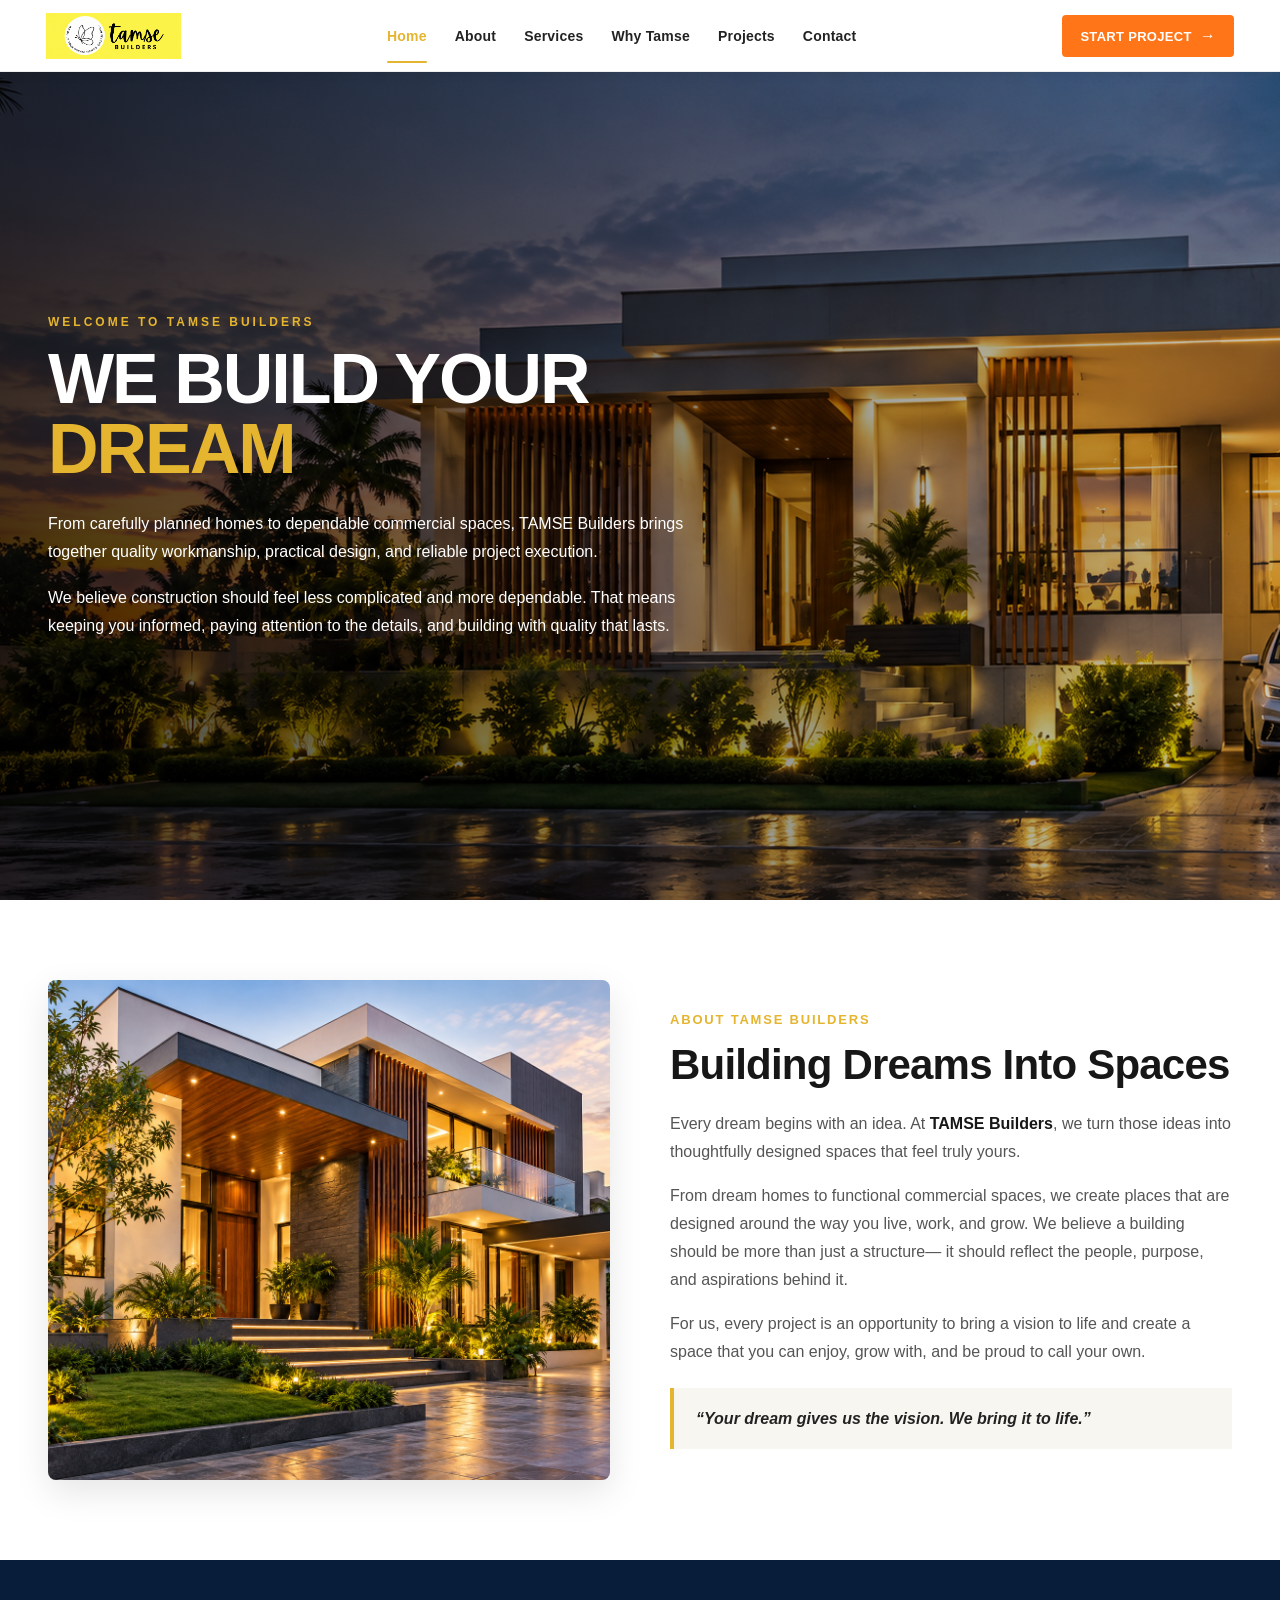
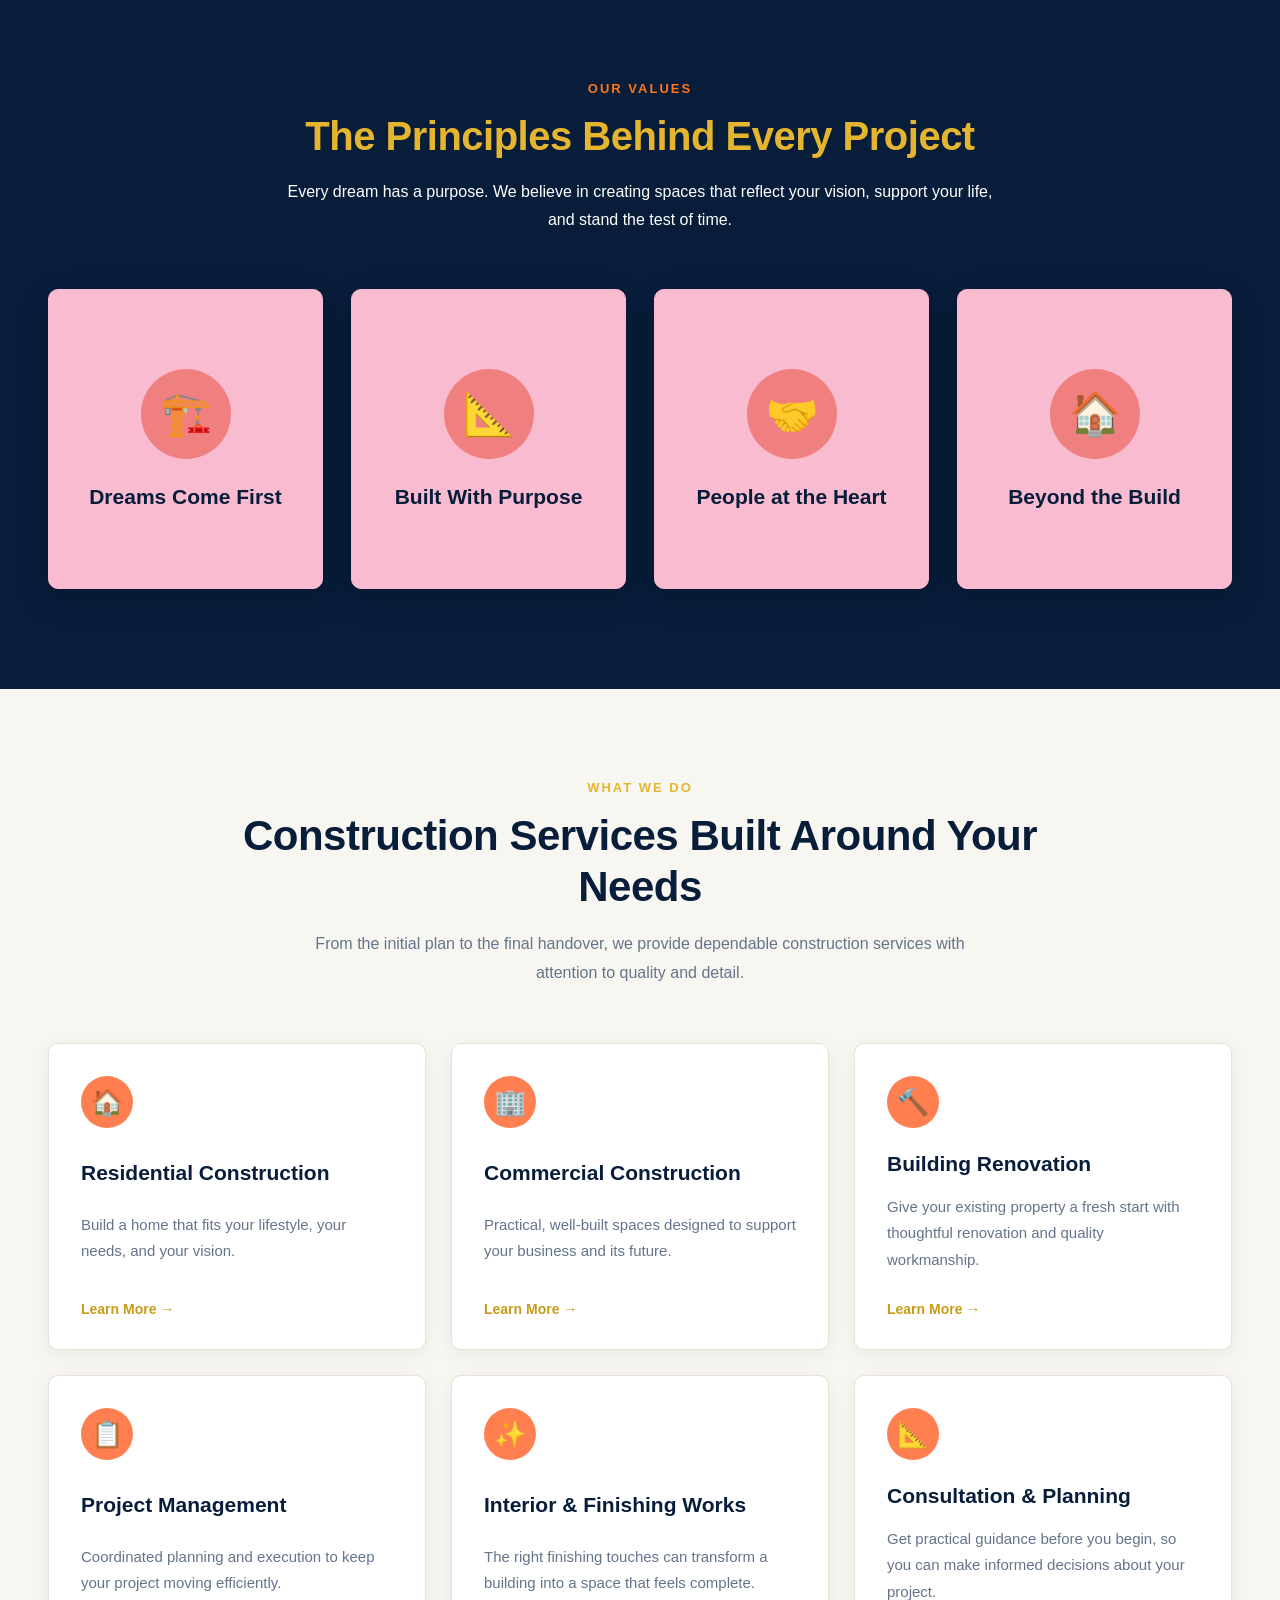
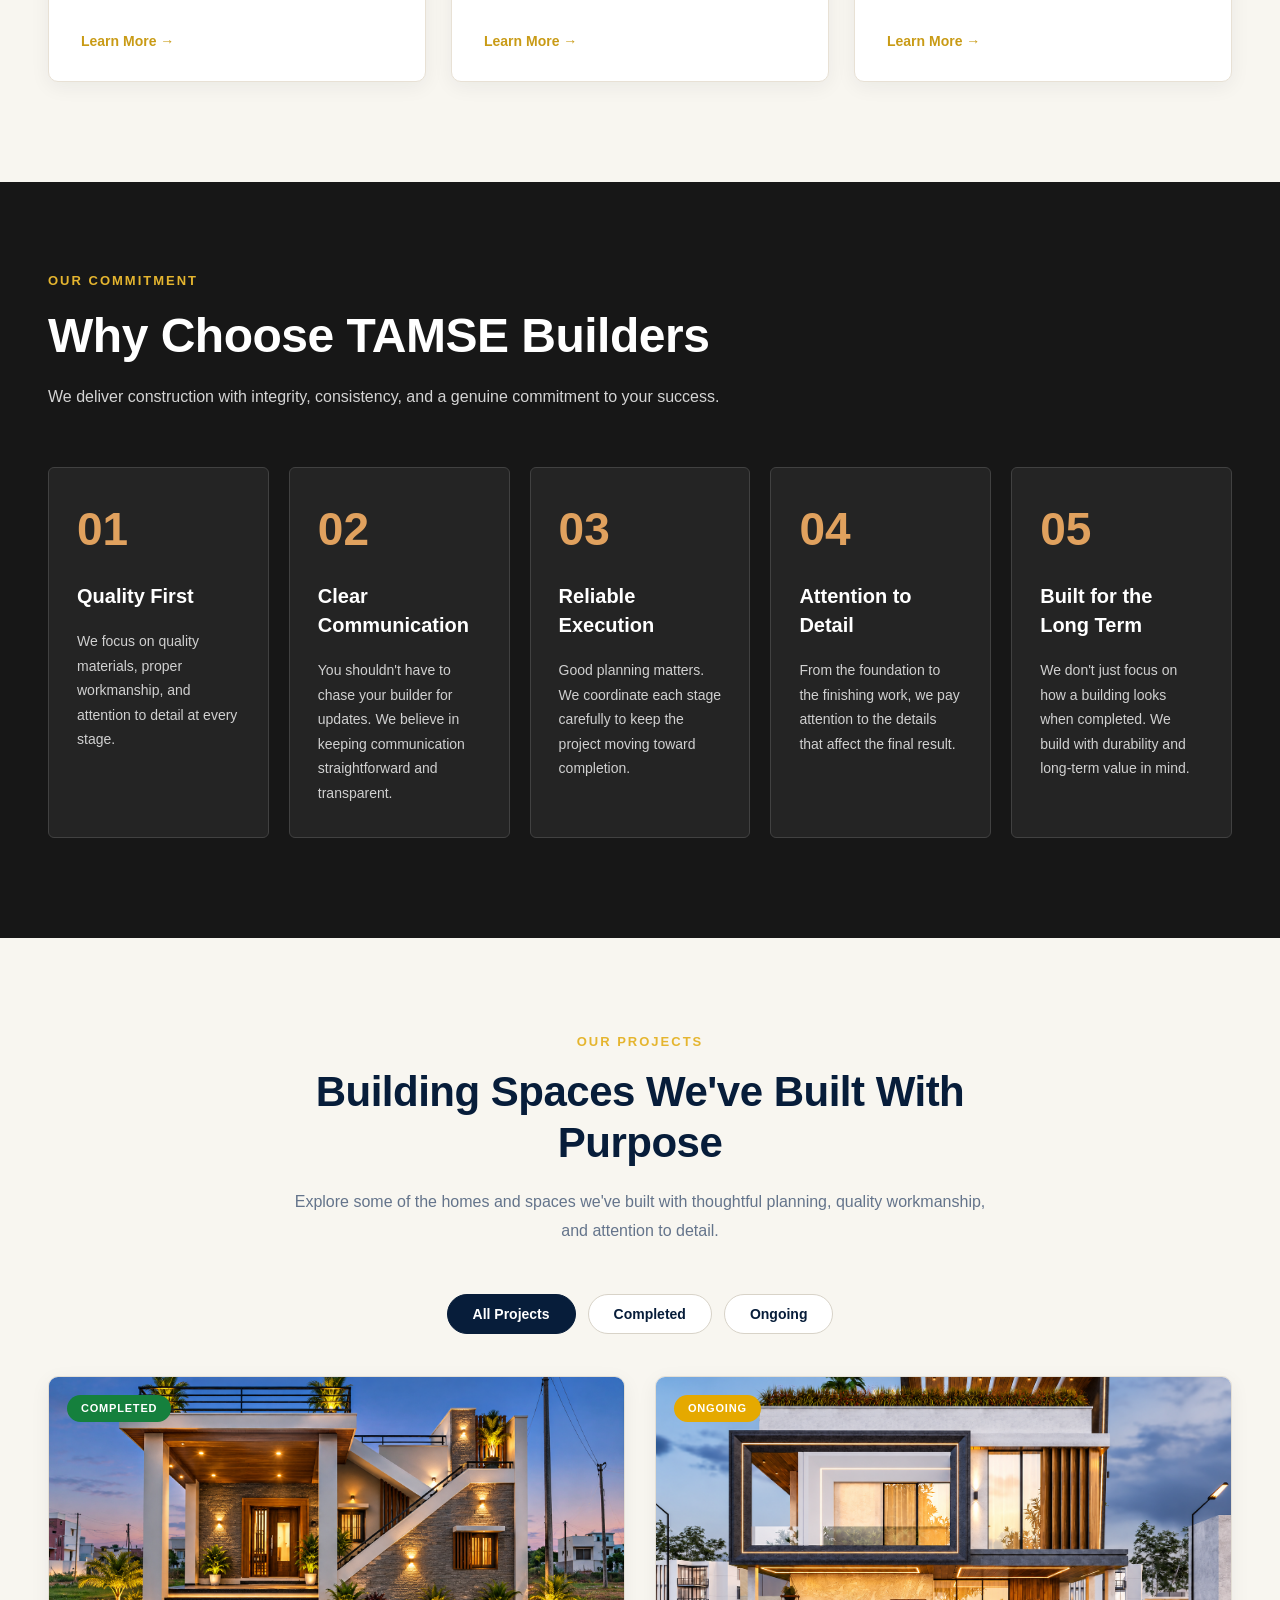
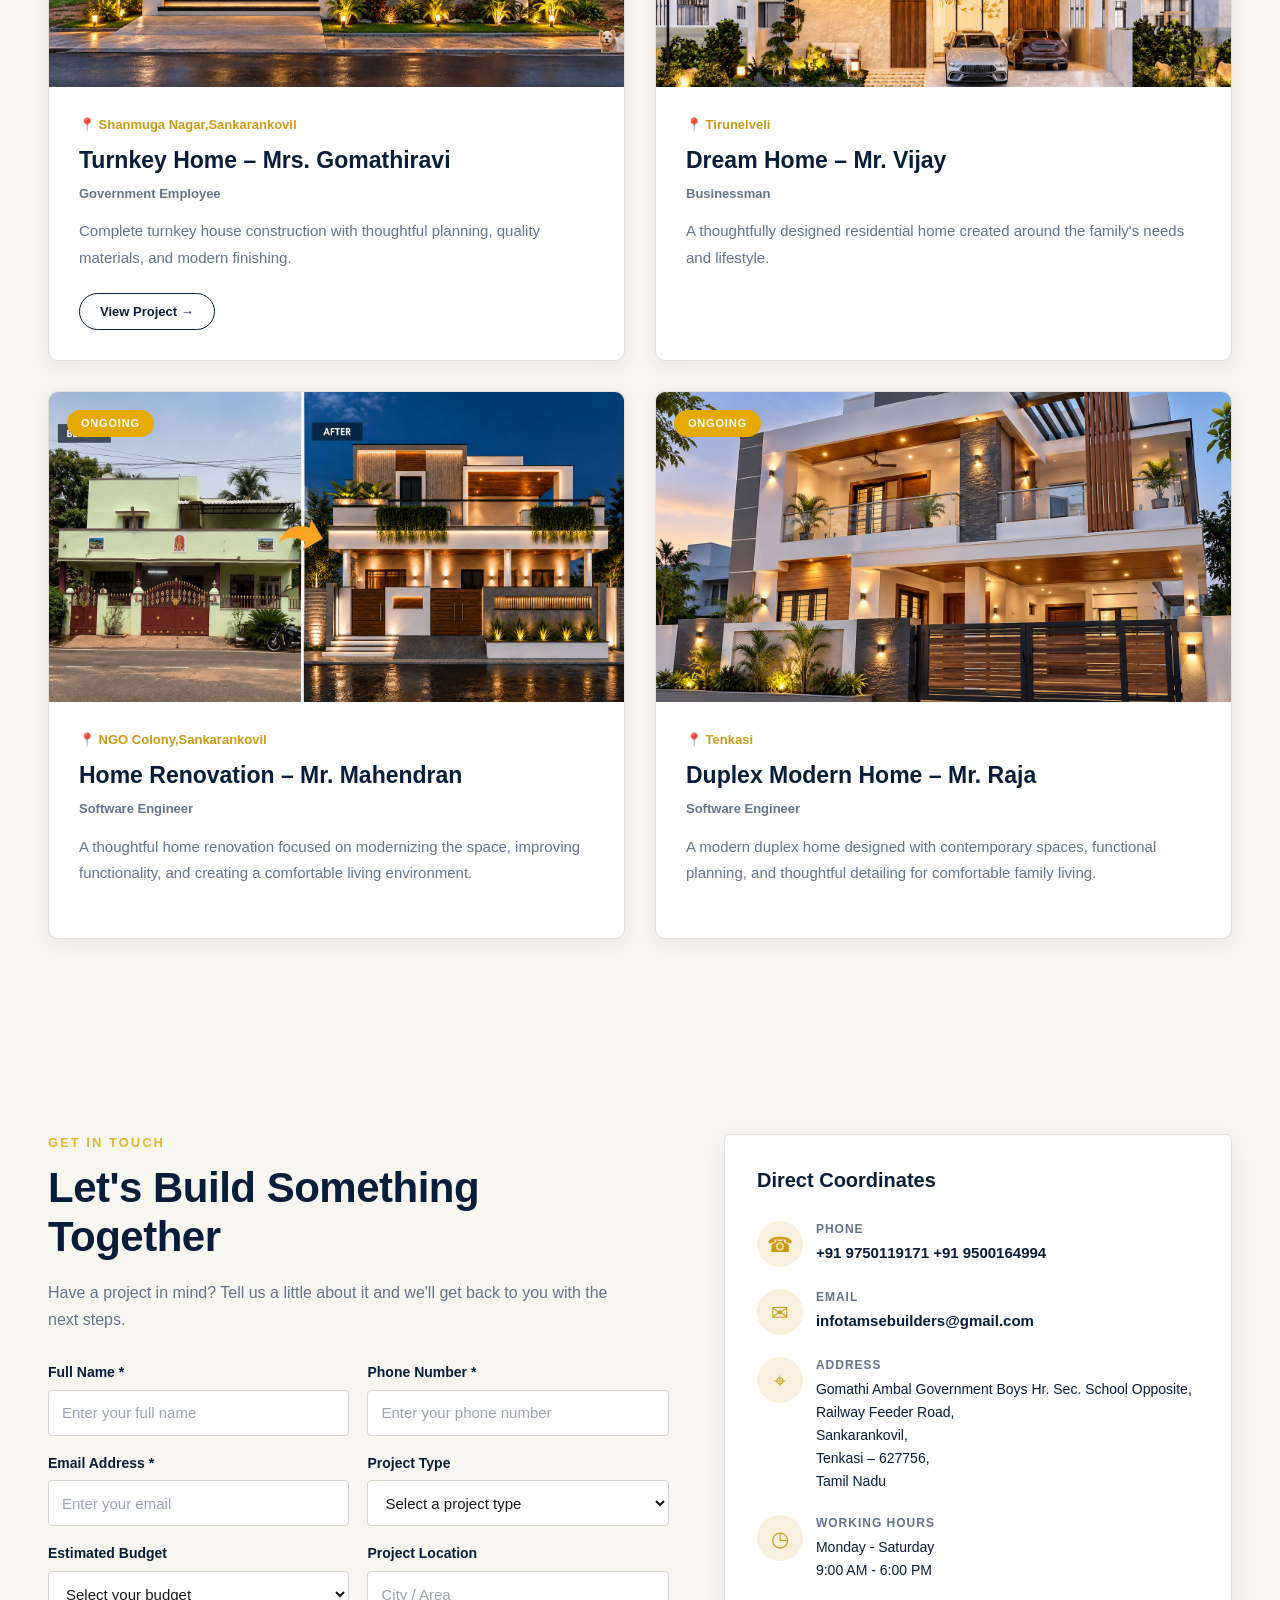
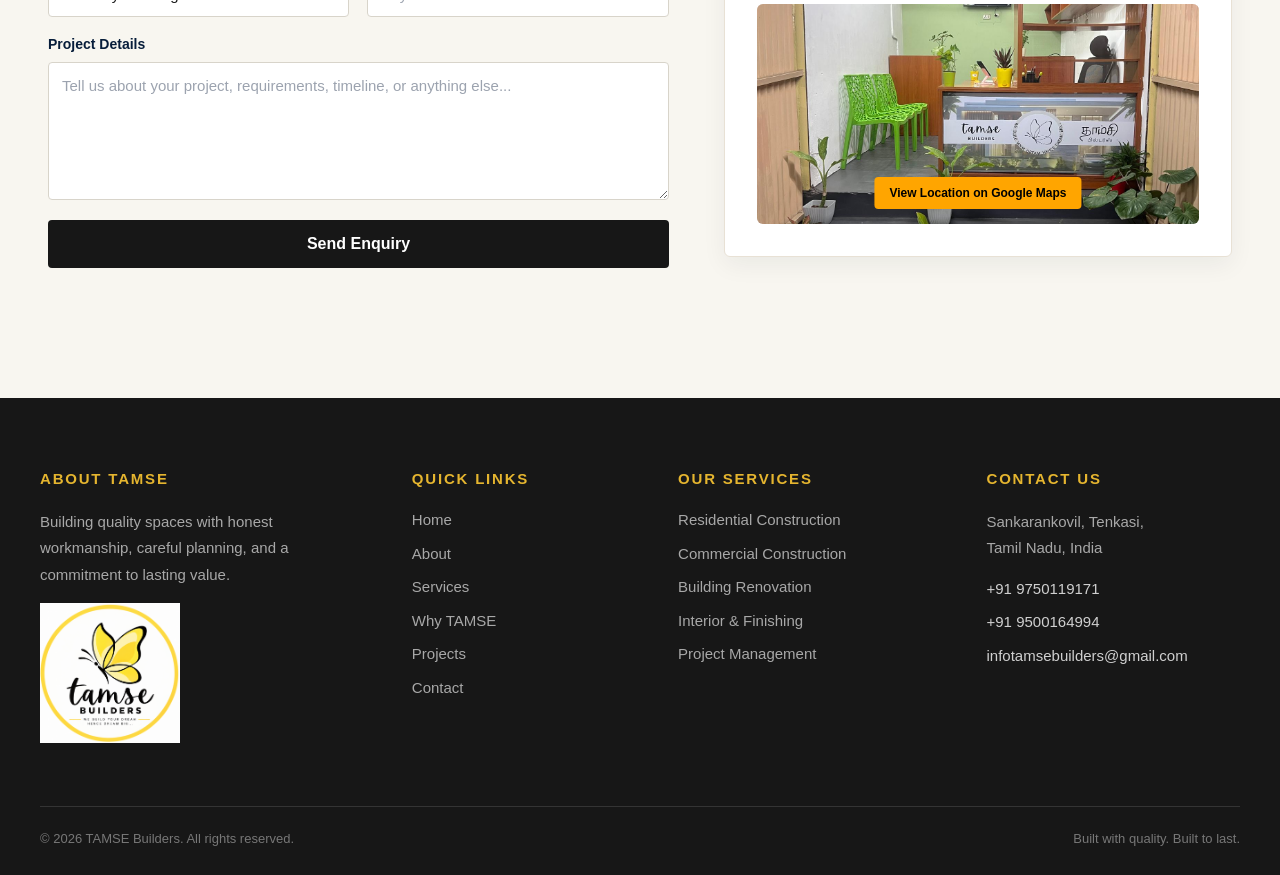
==== commit 594f5bfa: "Update favicon and responsive styling" ====
--- a/index.html
+++ b/index.html
@@ -45,9 +45,9 @@
          FAVICON
     =========================================== -->
 
-    <link rel="icon" type="image/png" href="favicon/tamse-favicon.png">
-
-    <link rel="apple-touch-icon" href="favicon/tamse-favicon.png">
+    <link rel="icon" type="image/png" href="/favicon/tamse-favicon.png">
+
+    <link rel="apple-touch-icon" href="/favicon/tamse-favicon.png">
 
 
     <!-- ==========================================
--- a/style.css
+++ b/style.css
@@ -4179,4 +4179,54 @@
     .form-group textarea {
         font-size: 16px;
     }
-}+}
+/* ==========================================
+   TABLET + MOBILE NAV CENTER
+========================================== */
+
+@media (max-width: 1024px) {
+
+    .main-nav {
+        justify-content: center;
+        text-align: center;
+    }
+
+    .main-nav a {
+        text-align: center;
+    }
+
+}
+/* ==========================================
+   TABLET + MOBILE FOOTER CENTER
+========================================== */
+
+@media (max-width: 1024px) {
+
+    .footer-container {
+        text-align: center;
+    }
+
+    .footer-column {
+        align-items: center;
+        text-align: center;
+    }
+
+    .footer-column p {
+        text-align: center;
+    }
+
+    .footer-links {
+        align-items: center;
+    }
+
+    .social-links {
+        justify-content: center;
+    }
+
+    .footer-bottom {
+        justify-content: center;
+        align-items: center;
+        text-align: center;
+    }
+
+}
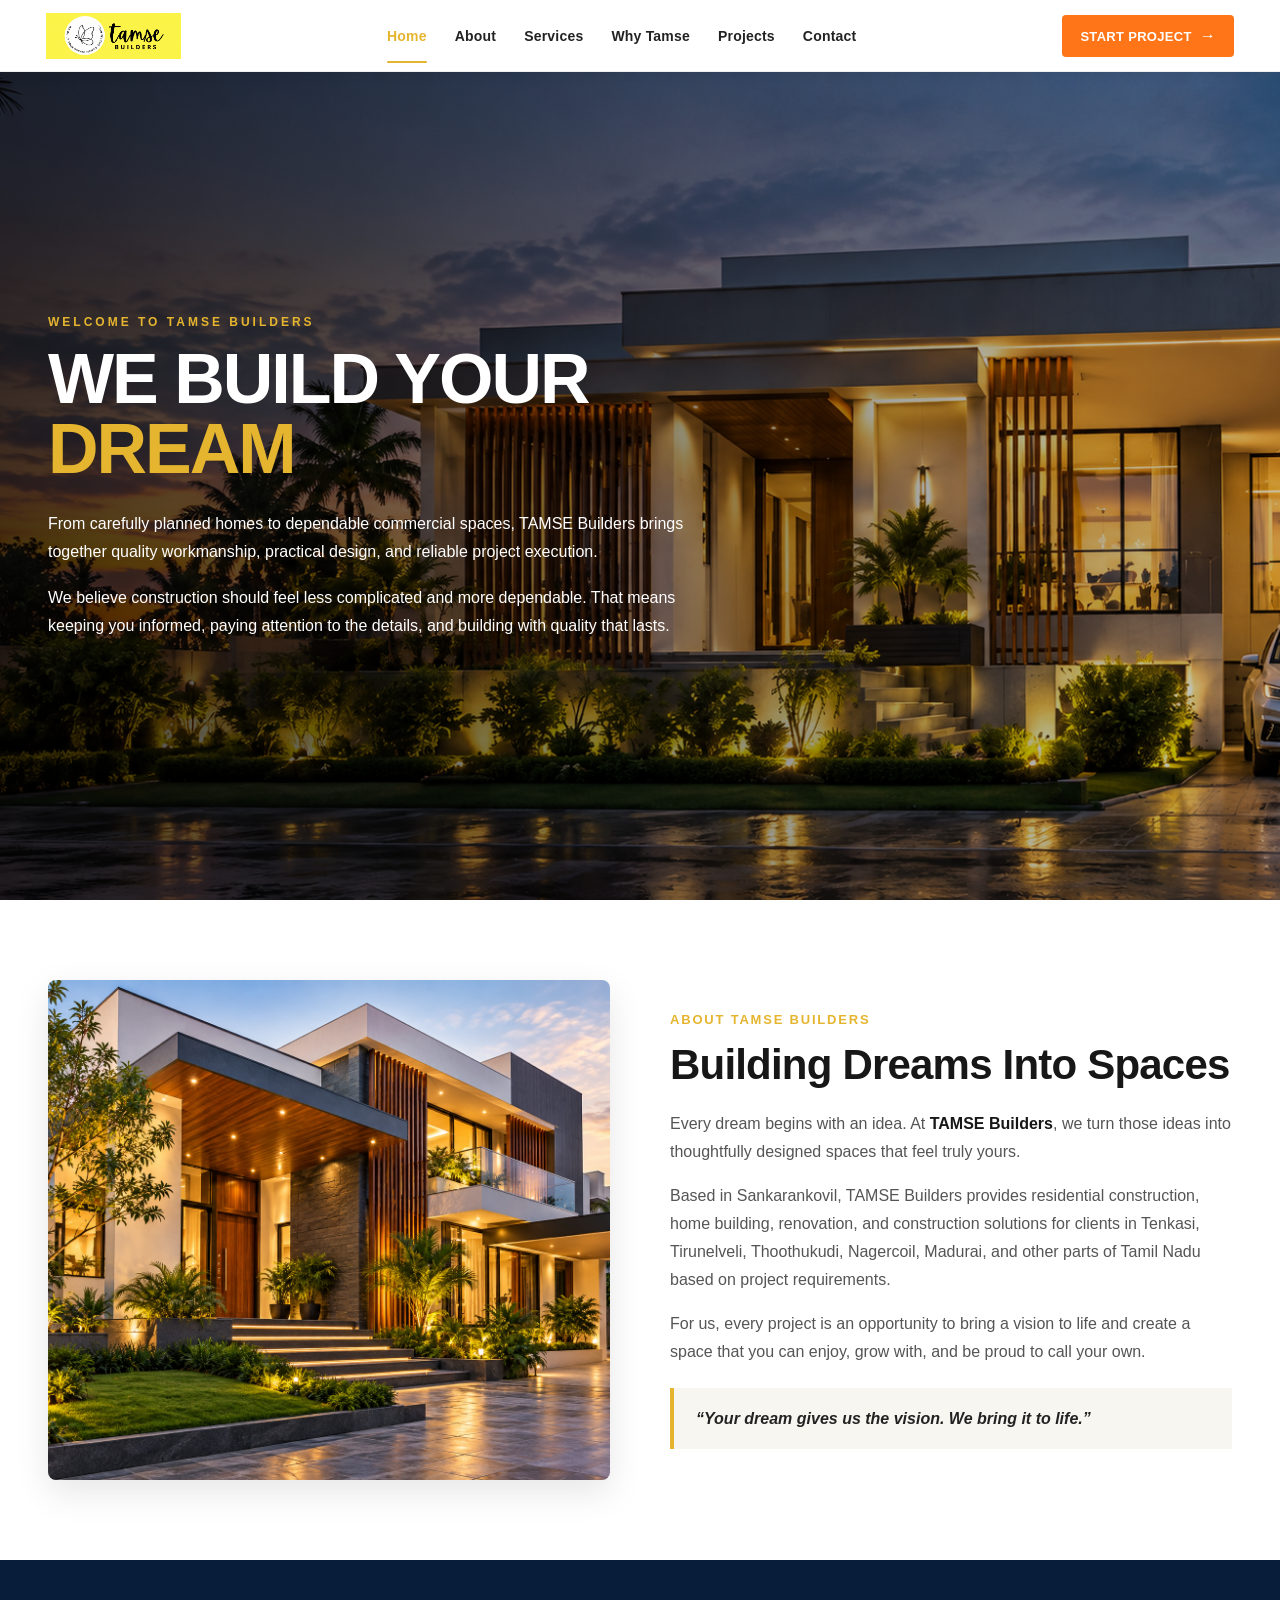
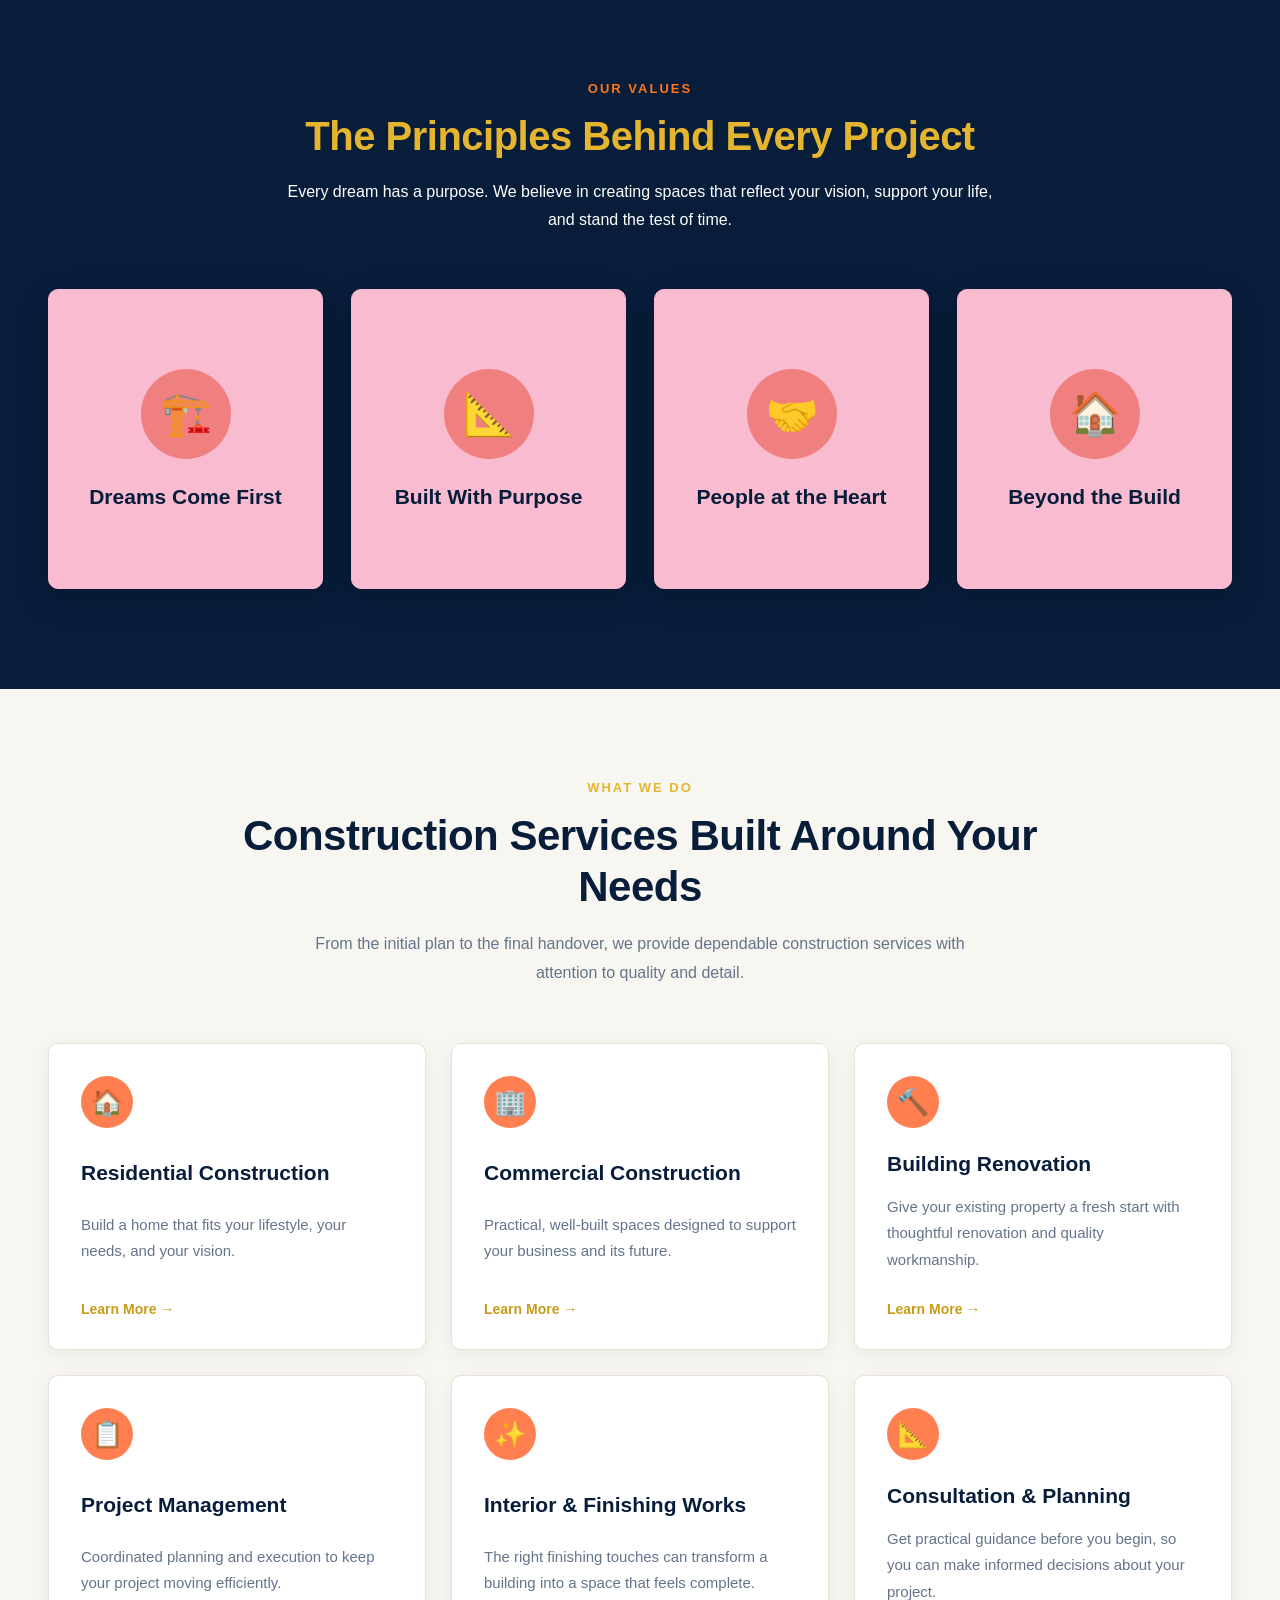
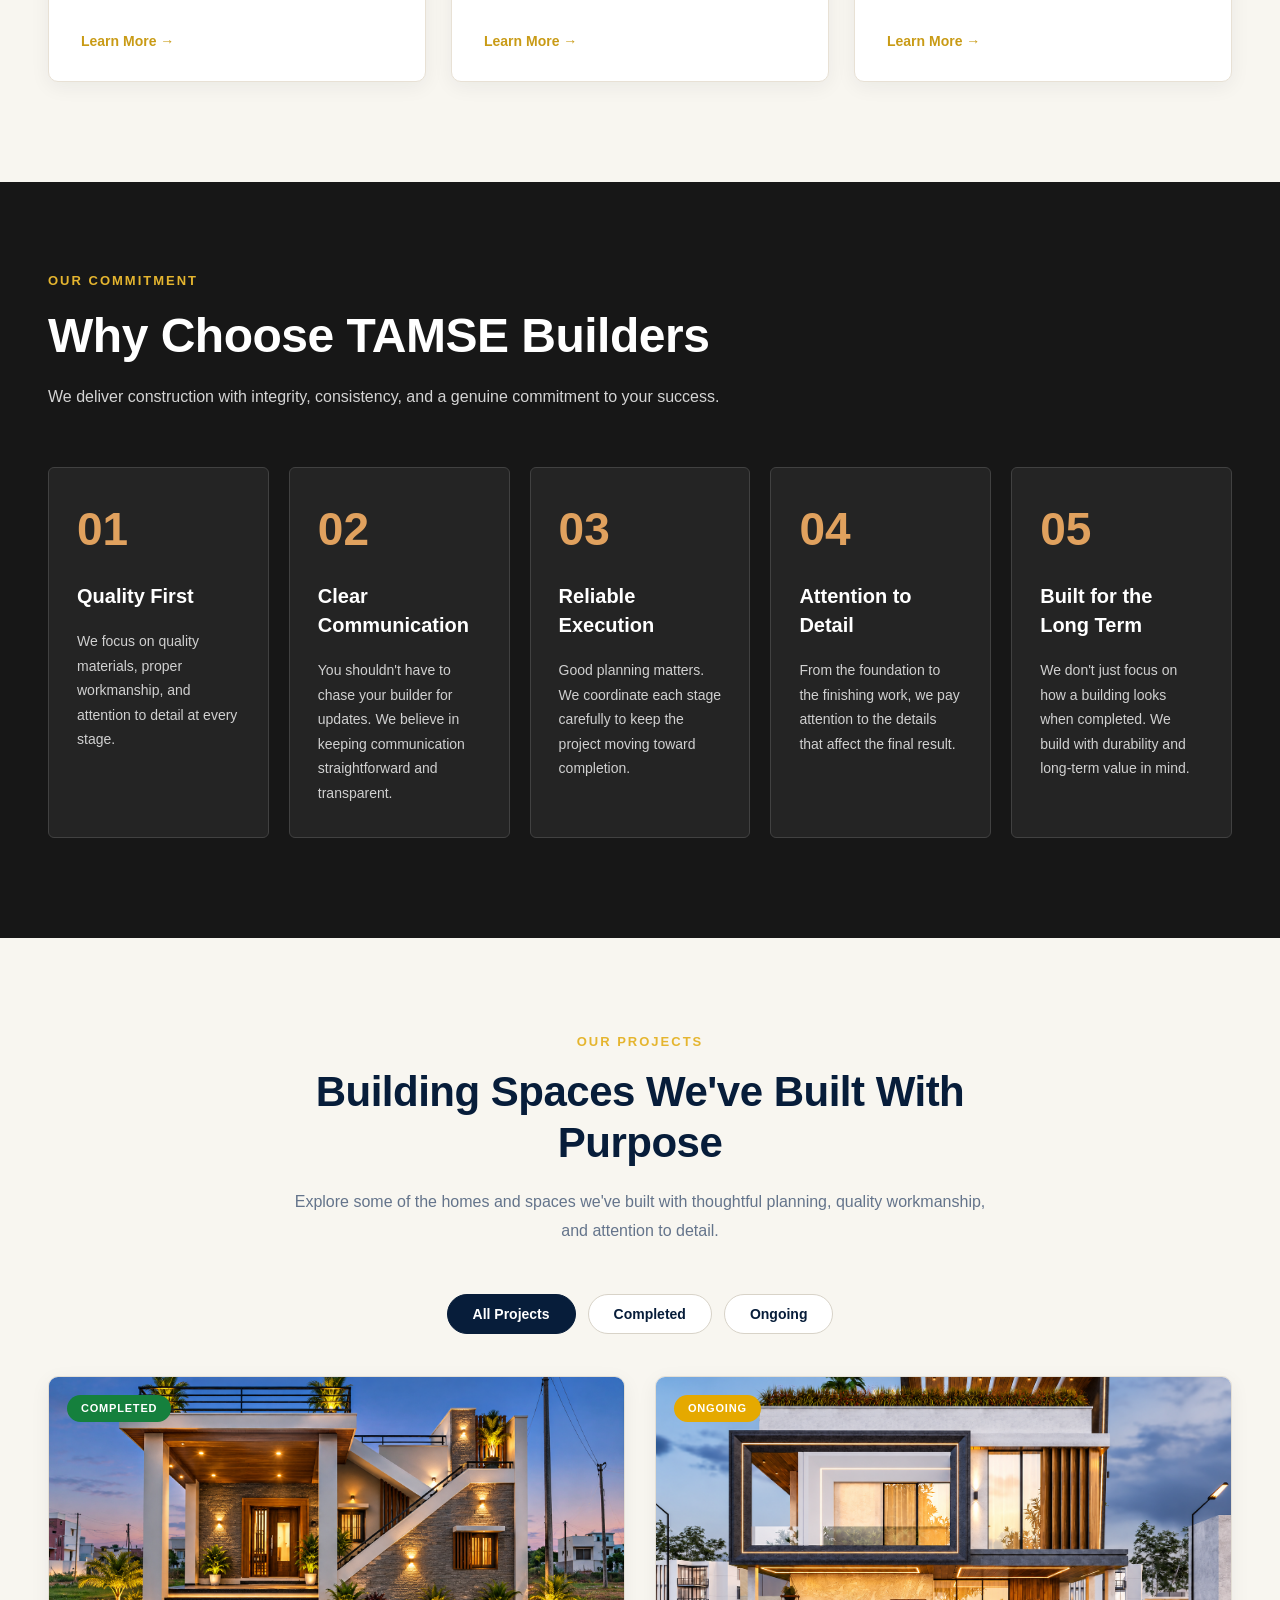
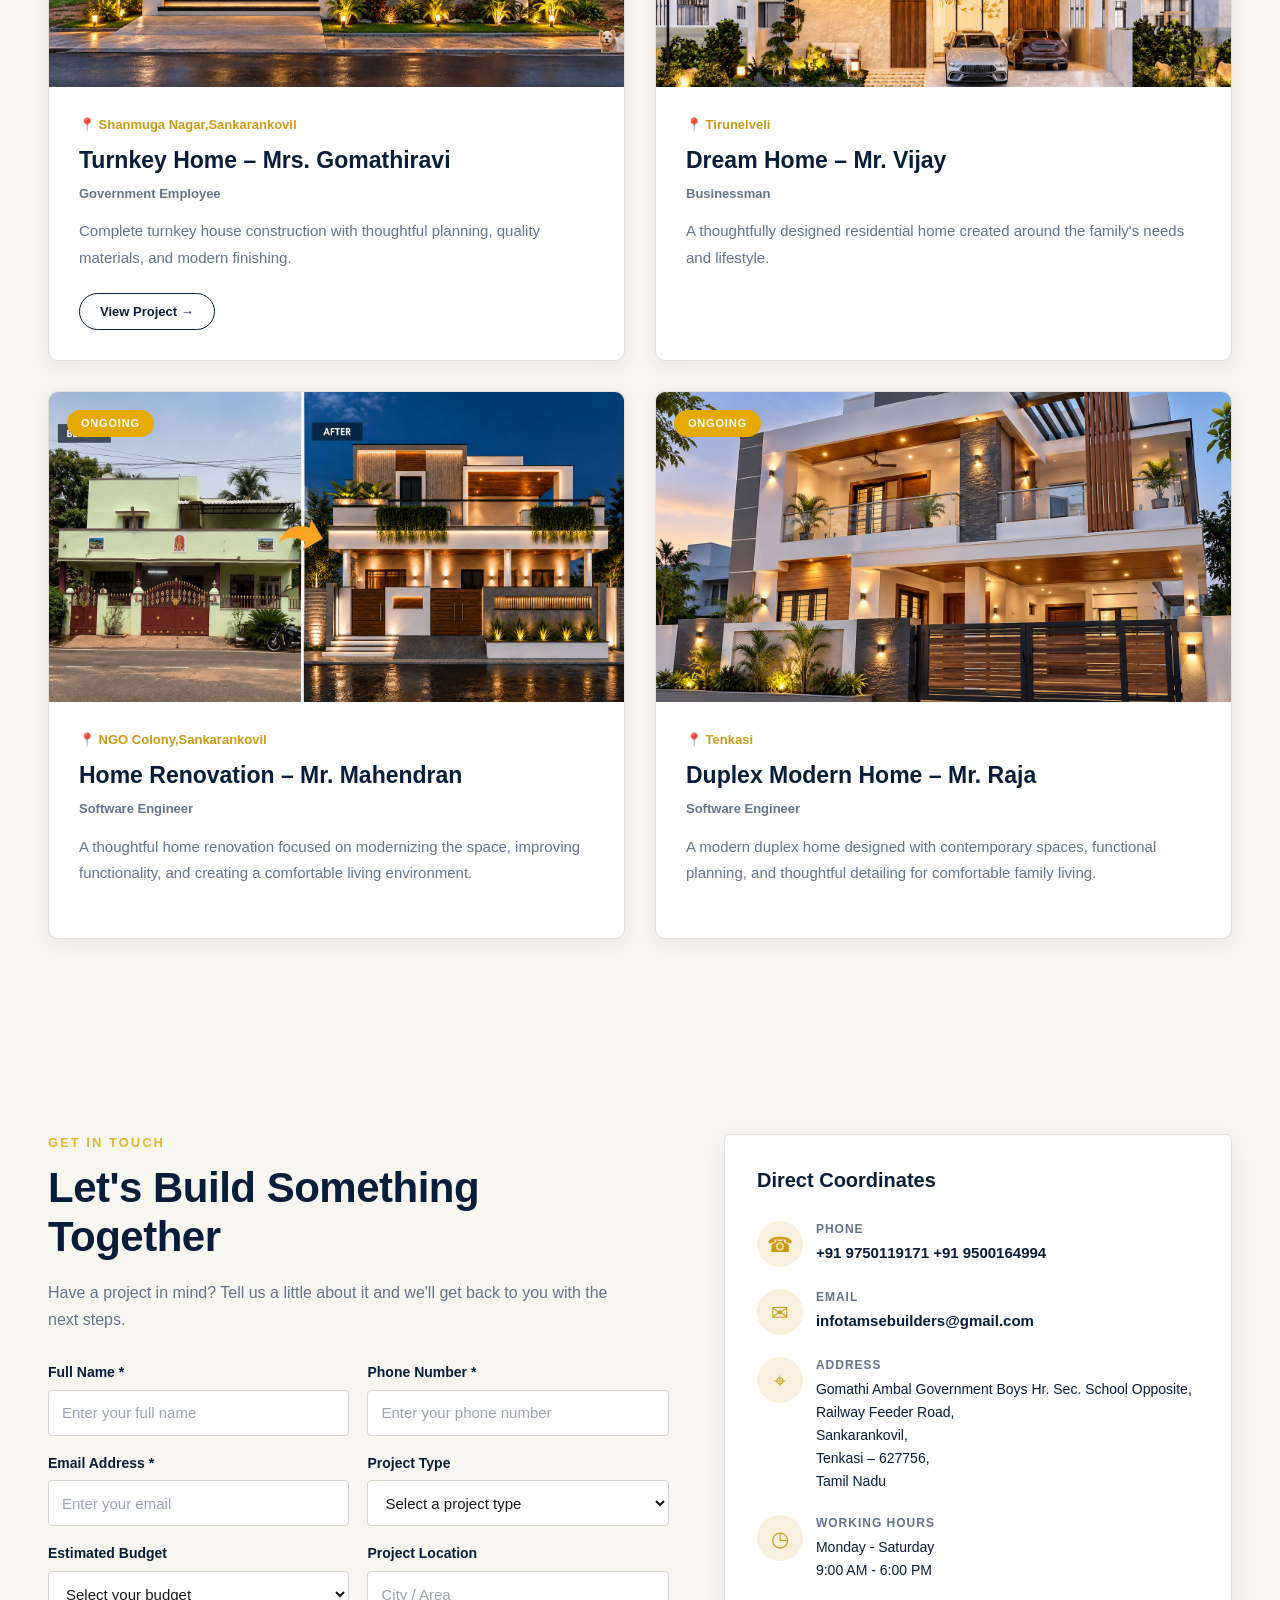
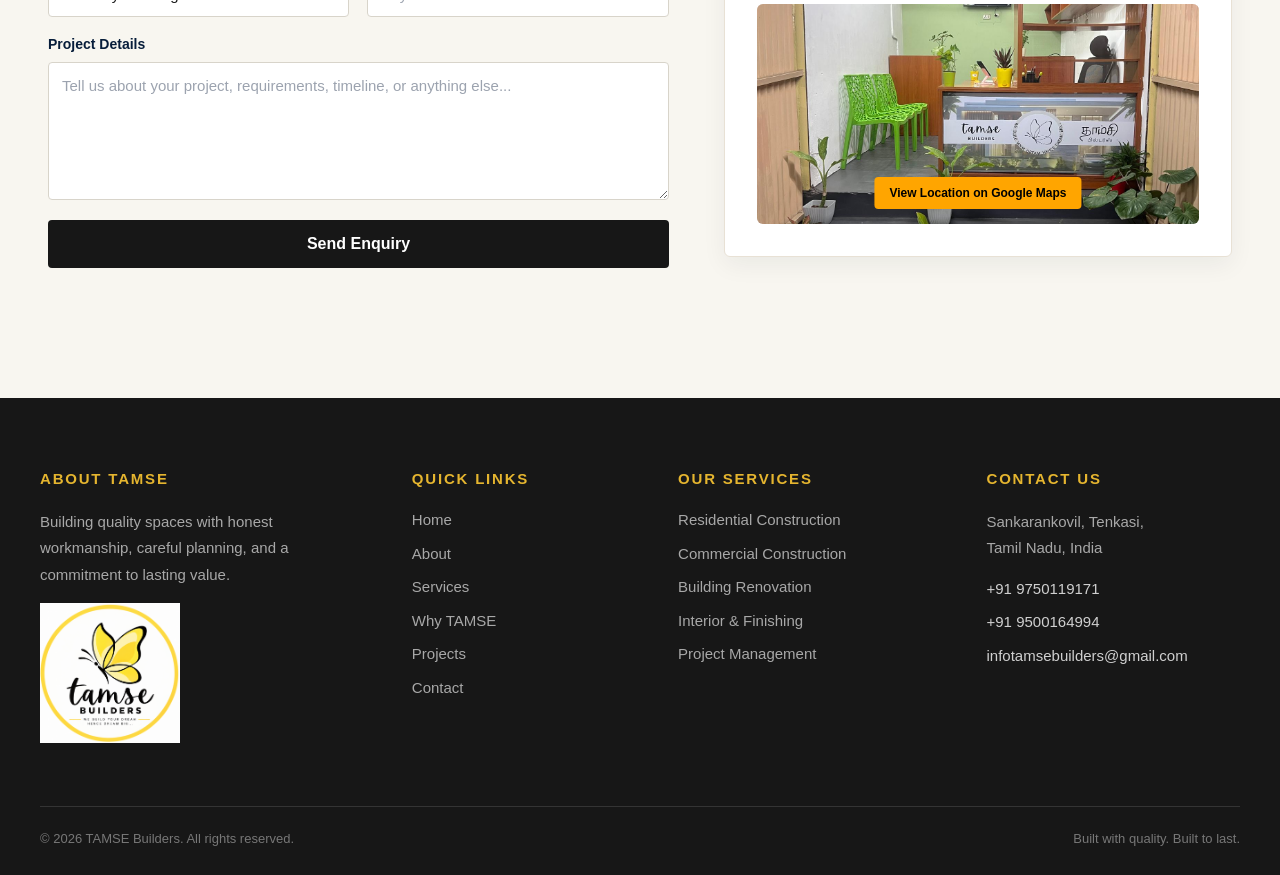
==== commit 85257e2b: "Update SEO and local business content" ====
--- a/index.html
+++ b/index.html
@@ -38,7 +38,7 @@
 
     <meta name="robots" content="index, follow">
 
-    <link rel="canonical" href="https://tamsebuilders.com/">
+    <link rel="canonical" href="https://www.tamsebuilders.com">
 
 
     <!-- ==========================================
@@ -56,7 +56,7 @@
 
     <meta property="og:type" content="website">
 
-    <meta property="og:url" content="https://tamsebuilders.com/">
+    <meta property="og:url" content="https://www.tamsebuilders.com/">
 
     <meta property="og:title" content="TAMSE Builders | Construction, Renovation & Building Services">
 
@@ -65,7 +65,7 @@
 
     <meta property="og:site_name" content="TAMSE Builders">
 
-    <meta property="og:image" content="https://tamsebuilders.com/assets/images/tamse-og-image.png">
+    <meta property="og:image" content="https://www.tamsebuilders.com/assets/images/tamse-og-image.png">
 
     <meta property="og:image:alt" content="TAMSE Builders construction project">
 
@@ -85,7 +85,7 @@
     <meta name="twitter:description"
         content="Quality construction, modern homes, renovation, and building solutions by TAMSE Builders.">
 
-    <meta name="twitter:image" content="https://tamsebuilders.com/assets/images/tamse-og-image.png">
+    <meta name="twitter:image" content="https://www.tamsebuilders.com/assets/images/tamse-og-image.png">
 
 
     <!-- ==========================================
@@ -97,10 +97,11 @@
         "@context": "https://schema.org",
         "@type": "HomeAndConstructionBusiness",
         "name": "TAMSE Builders",
-        "url": "https://tamsebuilders.com/",
+        "url": "https://www.tamsebuilders.com/",
         "telephone": "+91 9750119171",
         "email": "infotamsebuilders@gmail.com",
-        "image": "https://tamsebuilders.com/assets/images/tamse-og-image.png",
+        "image": "https://www.tamsebuilders.com/assets/images/tamse-og-image.png",
+        "logo": "https://www.tamsebuilders.com/assets/images/tamse-logo.png",
 
         "address": {
             "@type": "PostalAddress",
@@ -339,12 +340,10 @@
 
                 <p>
 
-                    From dream homes to functional commercial spaces,
-                    we create places that are designed around the way you
-                    live, work, and grow.
-
-                    We believe a building should be more than just a structure—
-                    it should reflect the people, purpose, and aspirations behind it.
+                    Based in Sankarankovil, TAMSE Builders provides residential construction,
+                    home building, renovation, and construction solutions for clients in
+                    Tenkasi, Tirunelveli, Thoothukudi, Nagercoil, Madurai, and other parts
+                    of Tamil Nadu based on project requirements.
 
                 </p>
 
@@ -1380,7 +1379,8 @@
                                 Project Location
                             </label>
 
-                            <input type="text" id="location" name="location" placeholder="City / Area "pattern="[A-Za-z ]+" title="Please enter letters only" required>
+                            <input type="text" id="location" name="location" placeholder="City / Area "
+                                pattern="[A-Za-z ]+" title="Please enter letters only" required>
 
                         </div>
 
@@ -1477,7 +1477,7 @@
                             Email
                         </span>
 
-                        <a href="mailto:info@tamsebuilders.com">
+                        <a href="mailto:infotamsebuilders@gmail.com">
                             infotamsebuilders@gmail.com
                         </a>
 
